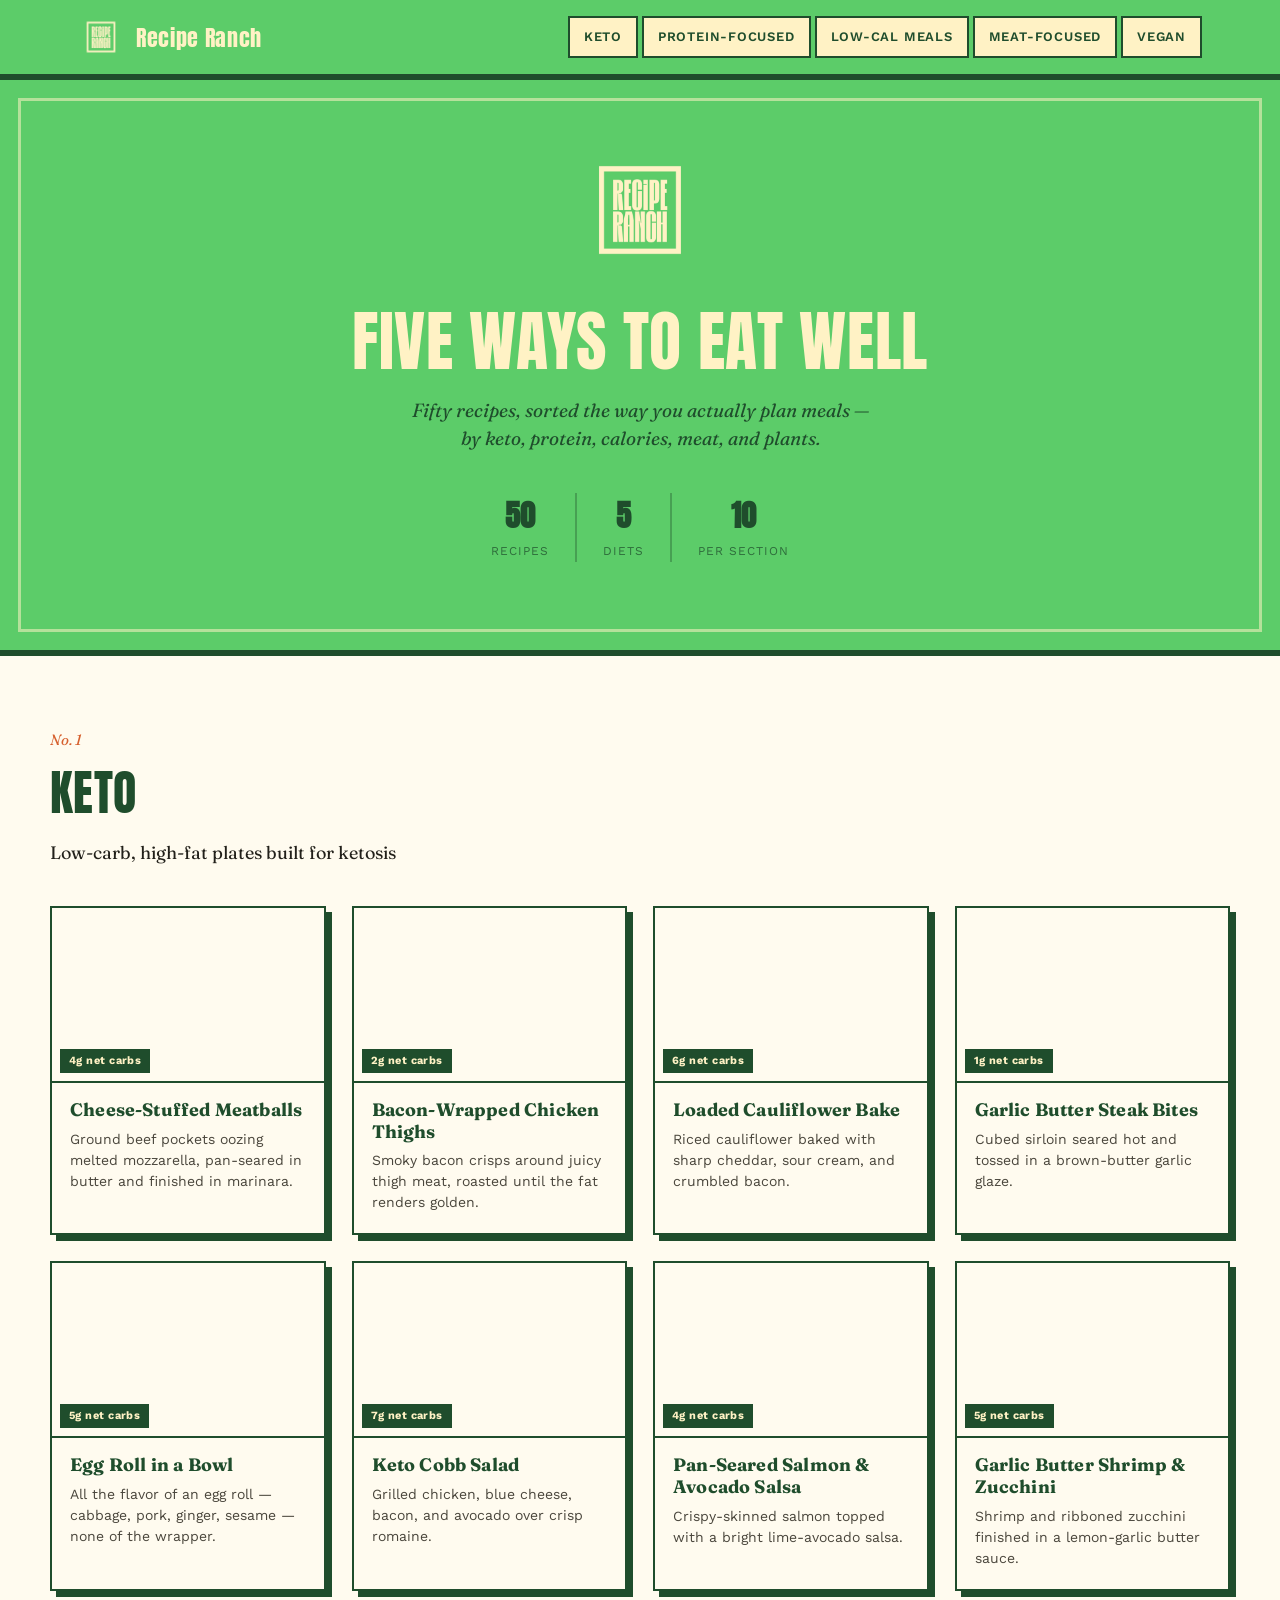
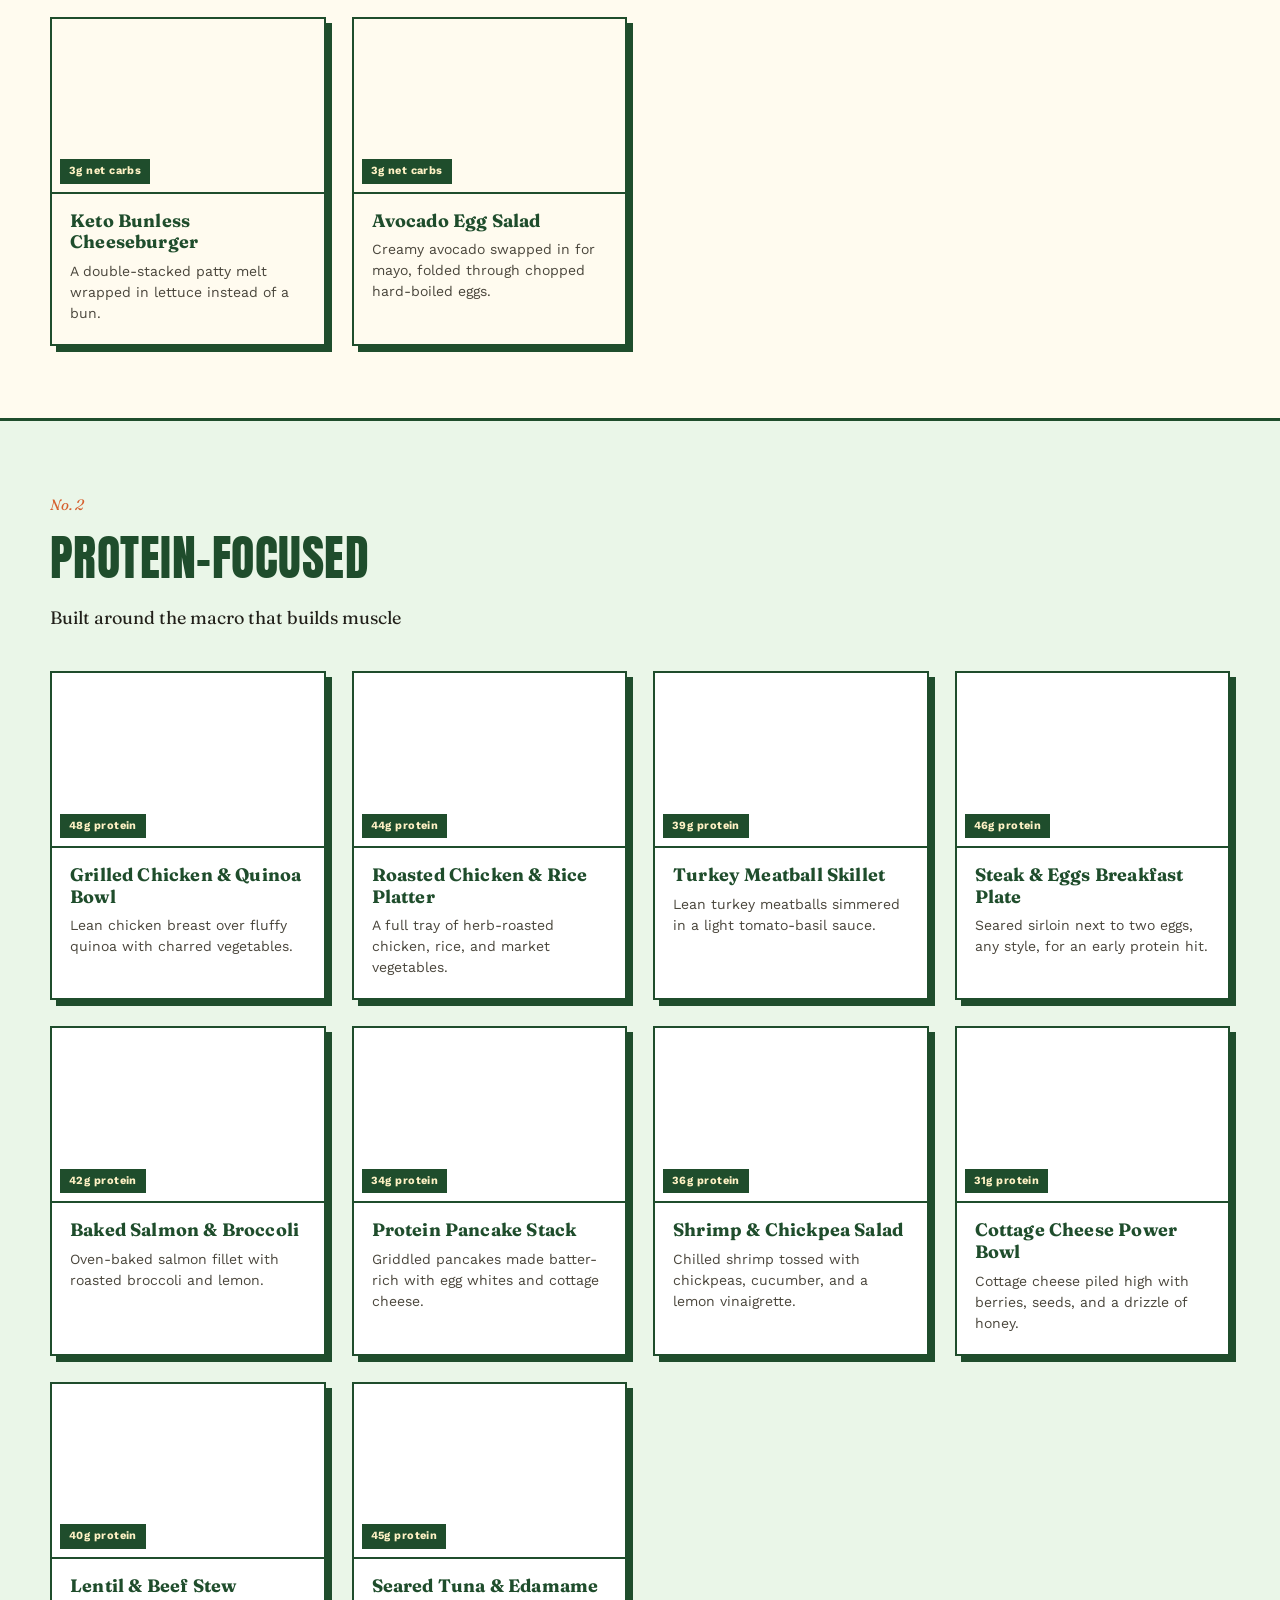
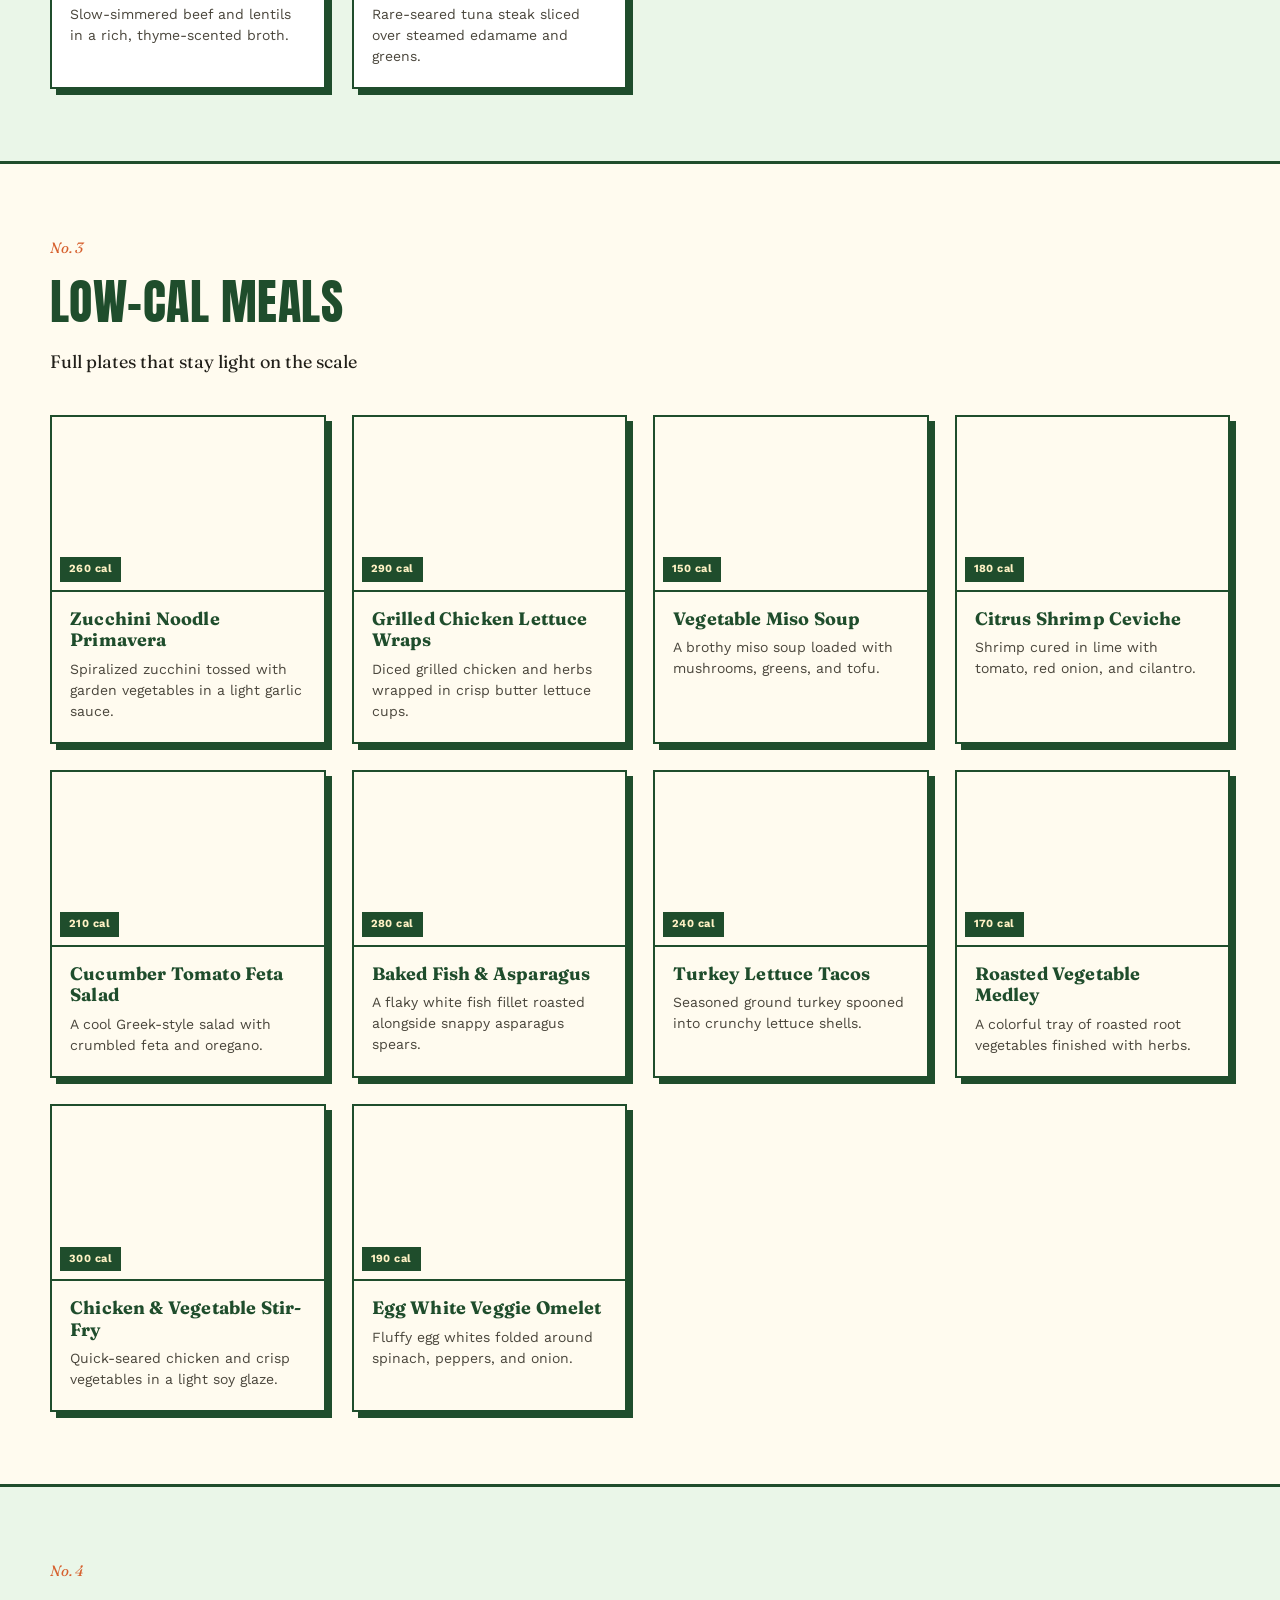
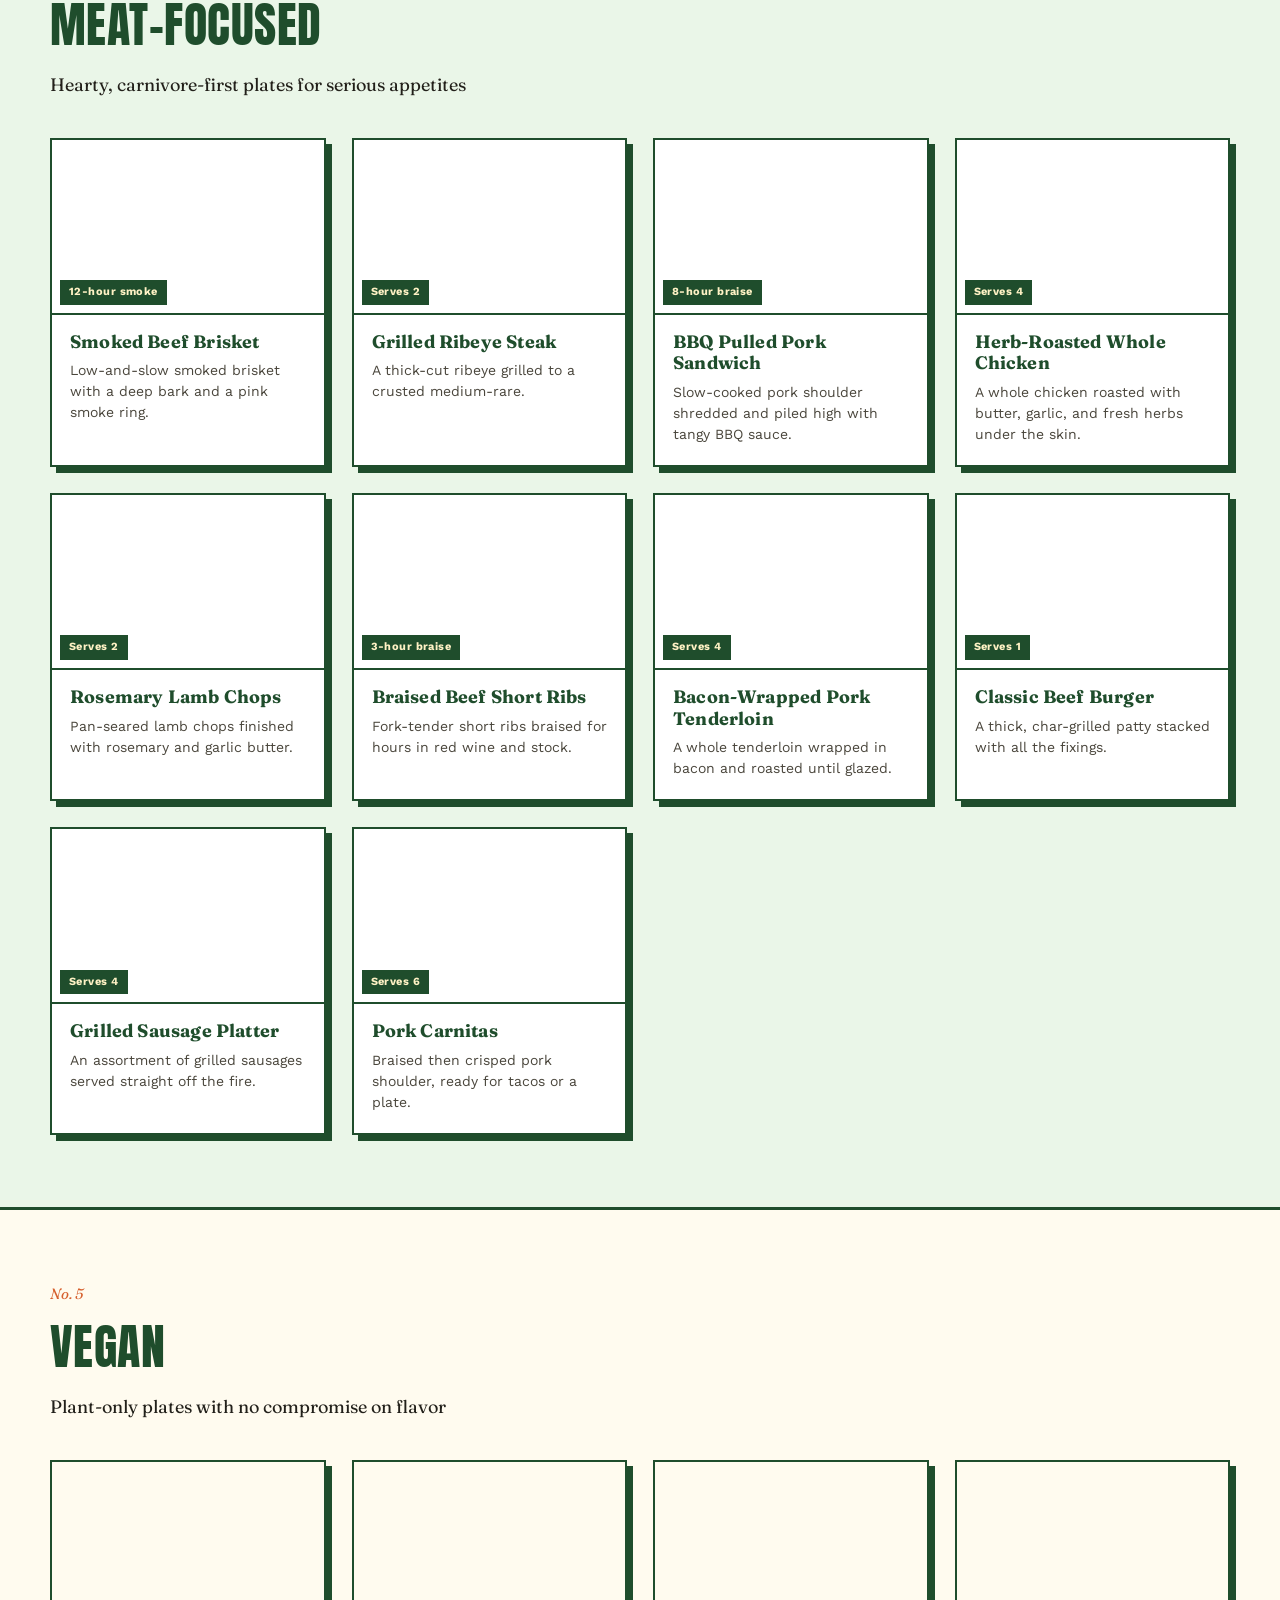
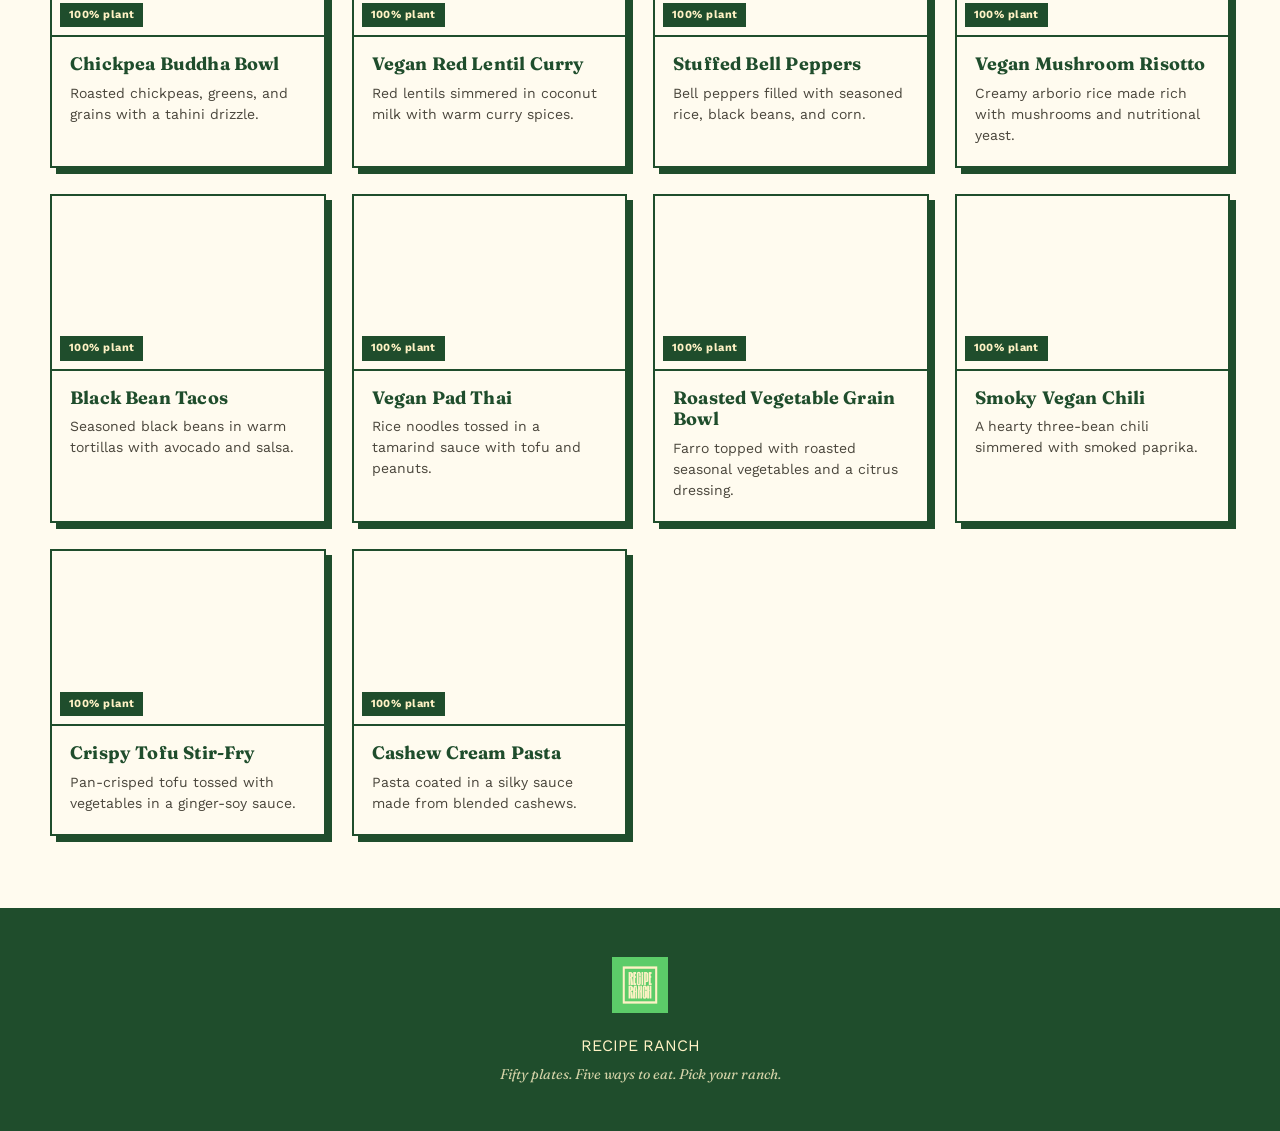
==== index.html @ 983e6ba3 "Add complete 50-recipe Recipe Ranch single-file web app with interactive modals" ====
<!DOCTYPE html>
<html lang="en">
<head>
<meta charset="UTF-8">
<meta name="viewport" content="width=device-width, initial-scale=1.0">
<title>Recipe Ranch</title>
<link rel="preconnect" href="https://fonts.googleapis.com">
<link href="https://fonts.googleapis.com/css2?family=Anton&family=Fraunces:ital,opsz,wght@0,9..144,400;0,9..144,600;0,9..144,700;1,9..144,500&family=Work+Sans:wght@400;500;600;700&display=swap" rel="stylesheet">
<style>
  :root {
    --green: #5CCC69;
    --green-deep: #1F4D2C;
    --green-light: #EAF6E8;
    --cream: #FFF2C5;
    --cream-soft: #FFFBEF;
    --ink: #22201A;
    --clay: #D6602E;
  }

  * { box-sizing: border-box; }
  html { scroll-behavior: smooth; }
  body {
    margin: 0;
    background: var(--cream-soft);
    color: var(--ink);
    font-family: 'Work Sans', sans-serif;
    line-height: 1.5;
  }

  h1, h2, h3 {
    font-family: 'Anton', sans-serif;
    font-weight: 400;
    letter-spacing: 0.01em;
    margin: 0;
  }

  a { color: inherit; }

  /* ---------- Header / Nav ---------- */
  header {
    position: sticky;
    top: 0;
    z-index: 50;
    background: var(--green);
    border-bottom: 6px solid var(--green-deep);
  }
  .nav-wrap {
    max-width: 1180px;
    margin: 0 auto;
    padding: 14px 28px;
    display: flex;
    align-items: center;
    justify-content: space-between;
    gap: 24px;
  }
  .brand {
    display: flex;
    align-items: center;
    gap: 12px;
  }
  .brand img {
    height: 46px;
    width: 46px;
    display: block;
  }
  .brand span {
    font-family: 'Anton', sans-serif;
    color: var(--cream);
    font-size: 22px;
    letter-spacing: 0.03em;
  }
  nav {
    display: flex;
    gap: 4px;
    flex-wrap: wrap;
  }
  nav a {
    text-decoration: none;
    color: var(--green-deep);
    background: var(--cream);
    font-weight: 600;
    font-size: 13px;
    text-transform: uppercase;
    letter-spacing: 0.06em;
    padding: 9px 14px;
    border: 2px solid var(--green-deep);
    transition: transform 0.15s ease, background 0.15s ease;
  }
  nav a:hover {
    background: var(--clay);
    color: var(--cream);
    transform: translateY(-2px);
  }

  /* ---------- Hero ---------- */
  .hero {
    background: var(--green);
    padding: 64px 28px 88px;
    position: relative;
    overflow: hidden;
    border-bottom: 6px solid var(--green-deep);
  }
  .hero::after {
    content: "";
    position: absolute;
    inset: 18px;
    border: 3px solid rgba(255,242,197,0.55);
    pointer-events: none;
  }
  .hero-inner {
    max-width: 780px;
    margin: 0 auto;
    text-align: center;
    position: relative;
  }
  .hero-inner img {
    width: 132px;
    margin-bottom: 26px;
  }
  .hero h1 {
    color: var(--cream);
    font-size: clamp(38px, 7vw, 66px);
    line-height: 0.98;
    text-transform: uppercase;
  }
  .hero p.sub {
    color: var(--green-deep);
    font-family: 'Fraunces', serif;
    font-style: italic;
    font-size: 19px;
    max-width: 480px;
    margin: 22px auto 0;
  }
  .hero-stats {
    margin-top: 40px;
    display: flex;
    justify-content: center;
    gap: 0;
    flex-wrap: wrap;
  }
  .hero-stats div {
    padding: 0 26px;
    border-left: 2px solid rgba(31,77,44,0.35);
  }
  .hero-stats div:first-child { border-left: none; }
  .hero-stats strong {
    display: block;
    font-family: 'Anton', sans-serif;
    font-size: 30px;
    color: var(--green-deep);
  }
  .hero-stats span {
    font-size: 12px;
    text-transform: uppercase;
    letter-spacing: 0.08em;
    color: var(--green-deep);
    opacity: 0.75;
  }

  /* ---------- Bands / Sections ---------- */
  .band {
    padding: 72px 28px;
    border-bottom: 3px solid var(--green-deep);
  }
  .band-cream { background: var(--cream-soft); }
  .band-green-light { background: var(--green-light); }

  .wrap { max-width: 1180px; margin: 0 auto; }

  .section-head {
    margin-bottom: 40px;
    max-width: 620px;
  }
  .eyebrow-mark {
    display: inline-block;
    font-family: 'Fraunces', serif;
    font-style: italic;
    font-size: 15px;
    color: var(--clay);
    margin-bottom: 6px;
  }
  .section-head h2 {
    font-size: clamp(32px, 5vw, 48px);
    color: var(--green-deep);
    text-transform: uppercase;
  }
  .section-head .tagline {
    font-family: 'Fraunces', serif;
    font-size: 18px;
    color: var(--ink);
    margin-top: 10px;
  }

  .grid {
    display: grid;
    grid-template-columns: repeat(auto-fill, minmax(250px, 1fr));
    gap: 26px;
  }

  .card {
    background: var(--cream-soft);
    border: 2px solid var(--green-deep);
    box-shadow: 6px 6px 0 var(--green-deep);
    display: flex;
    flex-direction: column;
    transition: transform 0.18s ease, box-shadow 0.18s ease;
  }
  .band-green-light .card { background: #fff; }
  .card:hover {
    transform: translate(-3px, -3px);
    box-shadow: 9px 9px 0 var(--green-deep);
  }
  .card-img {
    height: 175px;
    background-size: cover;
    background-position: center;
    position: relative;
    border-bottom: 2px solid var(--green-deep);
  }
  .macro-tag {
    position: absolute;
    bottom: 8px;
    left: 8px;
    background: var(--green-deep);
    color: var(--cream);
    font-size: 11px;
    font-weight: 700;
    letter-spacing: 0.04em;
    padding: 4px 9px;
  }
  .card-body {
    padding: 16px 18px 20px;
    flex: 1;
    display: flex;
    flex-direction: column;
  }
  .card-body h3 {
    font-family: 'Fraunces', serif;
    font-weight: 700;
    font-size: 18px;
    color: var(--green-deep);
    line-height: 1.2;
    margin-bottom: 8px;
  }
  .card-body p {
    font-size: 14px;
    color: #4a463c;
    margin: 0;
  }

  /* ---------- Footer ---------- */
  footer {
    background: var(--green-deep);
    color: var(--cream);
    text-align: center;
    padding: 46px 28px;
  }
  footer img {
    height: 56px;
    margin-bottom: 14px;
  }
  footer p {
    font-family: 'Fraunces', serif;
    font-style: italic;
    font-size: 14px;
    opacity: 0.8;
    margin: 6px 0 0;
  }

  @media (max-width: 640px) {
    nav { display: none; }
    .hero { padding: 48px 20px 64px; }
    .band { padding: 52px 18px; }
  }

  /* ---------- Recipe Modal Styles ---------- */
  a.card {
    text-decoration: none;
    color: inherit;
  }
  .card-img {
    position: relative;
    overflow: hidden;
  }
  .card-hover-overlay {
    position: absolute;
    inset: 0;
    background: rgba(31, 77, 44, 0.4);
    display: flex;
    align-items: center;
    justify-content: center;
    opacity: 0;
    transition: opacity 0.2s ease;
  }
  .card:hover .card-hover-overlay {
    opacity: 1;
  }
  .card-hover-btn {
    background: var(--cream);
    color: var(--green-deep);
    font-family: 'Anton', sans-serif;
    font-size: 13px;
    text-transform: uppercase;
    letter-spacing: 0.05em;
    padding: 8px 14px;
    border: 2px solid var(--green-deep);
    box-shadow: 3px 3px 0 var(--green-deep);
  }

  .recipe-modal {
    position: fixed;
    inset: 0;
    z-index: 1000;
    display: flex;
    align-items: center;
    justify-content: center;
    padding: 20px;
    opacity: 0;
    pointer-events: none;
    transition: opacity 0.25s ease;
  }
  .recipe-modal:target {
    opacity: 1;
    pointer-events: auto;
  }
  .modal-overlay-bg {
    position: absolute;
    inset: 0;
    background: rgba(34, 32, 26, 0.7);
    backdrop-filter: blur(4px);
    cursor: default;
  }
  .modal-dialog {
    position: relative;
    z-index: 1001;
    background: var(--cream-soft);
    border: 4px solid var(--green-deep);
    box-shadow: 10px 10px 0 var(--green-deep);
    width: 100%;
    max-width: 900px;
    max-height: 90vh;
    overflow-y: auto;
    border-radius: 0;
  }
  .close-btn {
    position: absolute;
    top: 14px;
    right: 14px;
    z-index: 1002;
    background: var(--clay);
    color: var(--cream);
    font-family: 'Anton', sans-serif;
    font-size: 14px;
    text-transform: uppercase;
    letter-spacing: 0.05em;
    padding: 6px 12px;
    text-decoration: none;
    border: 2px solid var(--green-deep);
    box-shadow: 2px 2px 0 var(--green-deep);
    transition: transform 0.15s ease, background 0.15s ease;
  }
  .close-btn:hover {
    background: var(--clay-hover);
    transform: translateY(-1px);
  }
  .modal-hero {
    display: grid;
    grid-template-columns: 240px 1fr;
    background: var(--cream);
    border-bottom: 4px solid var(--green-deep);
  }
  .modal-hero-img {
    background-size: cover;
    background-position: center;
    border-right: 4px solid var(--green-deep);
    min-height: 180px;
  }
  .modal-hero-body {
    padding: 24px;
    display: flex;
    flex-direction: column;
    justify-content: center;
  }
  .modal-category-tag {
    align-self: flex-start;
    background: var(--clay);
    color: var(--cream);
    font-size: 11px;
    font-weight: 700;
    text-transform: uppercase;
    letter-spacing: 0.06em;
    padding: 3px 8px;
    margin-bottom: 8px;
    border: 1px solid var(--green-deep);
  }
  .modal-hero-body h2 {
    font-size: 32px;
    color: var(--green-deep);
    margin: 0 0 6px 0;
    line-height: 1.1;
  }
  .modal-hero-body p {
    font-family: 'Fraunces', serif;
    font-size: 15px;
    color: #4a463c;
    margin: 0;
  }
  .modal-stats-bar {
    display: grid;
    grid-template-columns: repeat(6, 1fr);
    background: var(--green);
    border-bottom: 4px solid var(--green-deep);
    text-align: center;
  }
  .stat-box {
    padding: 12px 6px;
    border-right: 2px solid var(--green-deep);
  }
  .stat-box:last-child { border-right: none; }
  .stat-box label {
    display: block;
    font-size: 11px;
    text-transform: uppercase;
    font-weight: 700;
    color: var(--green-deep);
  }
  .stat-box value {
    display: block;
    font-family: 'Anton', sans-serif;
    font-size: 20px;
    color: var(--cream);
    text-shadow: 1px 1px 0 var(--green-deep);
  }
  .recipe-body-grid {
    display: grid;
    grid-template-columns: 1fr 1.3fr;
    gap: 32px;
    padding: 32px;
  }
  .section-title {
    font-size: 24px;
    color: var(--green-deep);
    text-transform: uppercase;
    border-bottom: 3px solid var(--green-deep);
    padding-bottom: 6px;
    margin-bottom: 16px;
  }
  .ingredients-list {
    list-style: none;
    padding: 0;
    margin: 0;
    display: flex;
    flex-direction: column;
    gap: 10px;
  }
  .ingredients-list li label {
    display: flex;
    align-items: center;
    gap: 12px;
    font-size: 15px;
    padding: 10px 14px;
    background: #fff;
    border: 2px solid var(--green-deep);
    box-shadow: 3px 3px 0 rgba(31,77,44,0.15);
    cursor: pointer;
  }
  .ingredients-list input[type="checkbox"] {
    width: 18px;
    height: 18px;
    accent-color: var(--clay);
    cursor: pointer;
  }
  .instructions-list {
    padding: 0;
    margin: 0;
    list-style: none;
    display: flex;
    flex-direction: column;
    gap: 14px;
  }
  .instruction-step {
    display: grid;
    grid-template-columns: 34px 1fr;
    gap: 14px;
    background: #fff;
    border: 2px solid var(--green-deep);
    box-shadow: 3px 3px 0 var(--green-deep);
    padding: 14px;
  }
  .step-num {
    width: 34px;
    height: 34px;
    background: var(--green-deep);
    color: var(--cream);
    font-family: 'Anton', sans-serif;
    font-size: 17px;
    display: flex;
    align-items: center;
    justify-content: center;
    border: 2px solid var(--green-deep);
  }
  .step-text {
    font-size: 15px;
    line-height: 1.45;
  }
  .chef-tip-box {
    margin-top: 24px;
    background: var(--cream);
    border: 3px solid var(--clay);
    padding: 16px 20px;
    box-shadow: 4px 4px 0 var(--clay);
  }
  .chef-tip-box h4 {
    color: var(--clay);
    font-size: 18px;
    margin-bottom: 6px;
    text-transform: uppercase;
  }
  .chef-tip-box p {
    font-family: 'Fraunces', serif;
    font-style: italic;
    font-size: 14px;
    margin: 0;
  }
  @media (max-width: 820px) {
    .modal-hero { grid-template-columns: 1fr; }
    .modal-hero-img { height: 200px; border-right: none; border-bottom: 4px solid var(--green-deep); }
    .recipe-body-grid { grid-template-columns: 1fr; gap: 24px; padding: 20px; }
  }
</style>
</head>
<body>

<header>
  <div class="nav-wrap">
    <div class="brand">
      <img src="[data-uri]" alt="Recipe Ranch logo">
      <span>Recipe Ranch</span>
    </div>
    <nav>
      <a href="#keto">Keto</a>
<a href="#protein">Protein-Focused</a>
<a href="#lowcal">Low-Cal Meals</a>
<a href="#meat">Meat-Focused</a>
<a href="#vegan">Vegan</a>
    </nav>
  </div>
</header>

<div class="hero">
  <div class="hero-inner">
    <img src="[data-uri]" alt="Recipe Ranch logo">
    <h1>Five ways to eat well</h1>
    <p class="sub">Fifty recipes, sorted the way you actually plan meals — by keto, protein, calories, meat, and plants.</p>
    <div class="hero-stats">
      <div><strong>50</strong><span>Recipes</span></div>
      <div><strong>5</strong><span>Diets</span></div>
      <div><strong>10</strong><span>Per Section</span></div>
    </div>
  </div>
</div>


  
  <section class="band band-cream" id="keto">
    <div class="wrap">
      <div class="section-head">
        <span class="eyebrow-mark">No. 1</span>
        <h2>Keto</h2>
        <p class="tagline">Low-carb, high-fat plates built for ketosis</p>
      </div>
      <div class="grid">

        <a href="#keto-1" class="card">
          <div class="card-img" style="background-image:url('https://images.unsplash.com/photo-1529042410759-befb1204b468?fm=jpg&q=80&w=1000&auto=format&fit=crop')">
            <span class="macro-tag">4g net carbs</span>
            <div class="card-hover-overlay"><span class="card-hover-btn">Click for Recipe ➔</span></div>
          </div>
          <div class="card-body">
            <h3>Cheese-Stuffed Meatballs</h3>
            <p>Ground beef pockets oozing melted mozzarella, pan-seared in butter and finished in marinara.</p>
          </div>
        </a>

        <a href="#keto-2" class="card">
          <div class="card-img" style="background-image:url('https://images.unsplash.com/photo-1753775290395-09e3cb0b6f70?fm=jpg&q=80&w=1000&auto=format&fit=crop')">
            <span class="macro-tag">2g net carbs</span>
            <div class="card-hover-overlay"><span class="card-hover-btn">Click for Recipe ➔</span></div>
          </div>
          <div class="card-body">
            <h3>Bacon-Wrapped Chicken Thighs</h3>
            <p>Smoky bacon crisps around juicy thigh meat, roasted until the fat renders golden.</p>
          </div>
        </a>

        <a href="#keto-3" class="card">
          <div class="card-img" style="background-image:url('https://images.unsplash.com/photo-1604908176997-125f25cc6f3d?fm=jpg&q=80&w=1000&auto=format&fit=crop')">
            <span class="macro-tag">6g net carbs</span>
            <div class="card-hover-overlay"><span class="card-hover-btn">Click for Recipe ➔</span></div>
          </div>
          <div class="card-body">
            <h3>Loaded Cauliflower Bake</h3>
            <p>Riced cauliflower baked with sharp cheddar, sour cream, and crumbled bacon.</p>
          </div>
        </a>

        <a href="#keto-4" class="card">
          <div class="card-img" style="background-image:url('https://images.unsplash.com/photo-1565299715199-866c917206bb?fm=jpg&q=80&w=1000&auto=format&fit=crop')">
            <span class="macro-tag">1g net carbs</span>
            <div class="card-hover-overlay"><span class="card-hover-btn">Click for Recipe ➔</span></div>
          </div>
          <div class="card-body">
            <h3>Garlic Butter Steak Bites</h3>
            <p>Cubed sirloin seared hot and tossed in a brown-butter garlic glaze.</p>
          </div>
        </a>

        <a href="#keto-5" class="card">
          <div class="card-img" style="background-image:url('https://images.unsplash.com/photo-1432139509613-5c4255815697?fm=jpg&q=80&w=1000&auto=format&fit=crop')">
            <span class="macro-tag">5g net carbs</span>
            <div class="card-hover-overlay"><span class="card-hover-btn">Click for Recipe ➔</span></div>
          </div>
          <div class="card-body">
            <h3>Egg Roll in a Bowl</h3>
            <p>All the flavor of an egg roll — cabbage, pork, ginger, sesame — none of the wrapper.</p>
          </div>
        </a>

        <a href="#keto-6" class="card">
          <div class="card-img" style="background-image:url('https://images.unsplash.com/photo-1547496502-affa22d38842?fm=jpg&q=80&w=1000&auto=format&fit=crop')">
            <span class="macro-tag">7g net carbs</span>
            <div class="card-hover-overlay"><span class="card-hover-btn">Click for Recipe ➔</span></div>
          </div>
          <div class="card-body">
            <h3>Keto Cobb Salad</h3>
            <p>Grilled chicken, blue cheese, bacon, and avocado over crisp romaine.</p>
          </div>
        </a>

        <a href="#keto-7" class="card">
          <div class="card-img" style="background-image:url('https://images.unsplash.com/photo-1508170754725-6e9a5cfbcabf?fm=jpg&q=80&w=1000&auto=format&fit=crop')">
            <span class="macro-tag">4g net carbs</span>
            <div class="card-hover-overlay"><span class="card-hover-btn">Click for Recipe ➔</span></div>
          </div>
          <div class="card-body">
            <h3>Pan-Seared Salmon & Avocado Salsa</h3>
            <p>Crispy-skinned salmon topped with a bright lime-avocado salsa.</p>
          </div>
        </a>

        <a href="#keto-8" class="card">
          <div class="card-img" style="background-image:url('https://images.unsplash.com/photo-1560717845-968823efbee1?fm=jpg&q=80&w=1000&auto=format&fit=crop')">
            <span class="macro-tag">5g net carbs</span>
            <div class="card-hover-overlay"><span class="card-hover-btn">Click for Recipe ➔</span></div>
          </div>
          <div class="card-body">
            <h3>Garlic Butter Shrimp & Zucchini</h3>
            <p>Shrimp and ribboned zucchini finished in a lemon-garlic butter sauce.</p>
          </div>
        </a>

        <a href="#keto-9" class="card">
          <div class="card-img" style="background-image:url('https://images.unsplash.com/photo-1553979459-d2229ba7433b?fm=jpg&q=80&w=1000&auto=format&fit=crop')">
            <span class="macro-tag">3g net carbs</span>
            <div class="card-hover-overlay"><span class="card-hover-btn">Click for Recipe ➔</span></div>
          </div>
          <div class="card-body">
            <h3>Keto Bunless Cheeseburger</h3>
            <p>A double-stacked patty melt wrapped in lettuce instead of a bun.</p>
          </div>
        </a>

        <a href="#keto-10" class="card">
          <div class="card-img" style="background-image:url('https://images.unsplash.com/photo-1490645935967-10de6ba17061?fm=jpg&q=80&w=1000&auto=format&fit=crop')">
            <span class="macro-tag">3g net carbs</span>
            <div class="card-hover-overlay"><span class="card-hover-btn">Click for Recipe ➔</span></div>
          </div>
          <div class="card-body">
            <h3>Avocado Egg Salad</h3>
            <p>Creamy avocado swapped in for mayo, folded through chopped hard-boiled eggs.</p>
          </div>
        </a>

      </div>
    </div>
  </section>


  <section class="band band-green-light" id="protein">
    <div class="wrap">
      <div class="section-head">
        <span class="eyebrow-mark">No. 2</span>
        <h2>Protein-Focused</h2>
        <p class="tagline">Built around the macro that builds muscle</p>
      </div>
      <div class="grid">

        <a href="#protein-1" class="card">
          <div class="card-img" style="background-image:url('https://images.unsplash.com/photo-1670398564097-0762e1b30b3a?fm=jpg&q=80&w=1000&auto=format&fit=crop')">
            <span class="macro-tag">48g protein</span>
            <div class="card-hover-overlay"><span class="card-hover-btn">Click for Recipe ➔</span></div>
          </div>
          <div class="card-body">
            <h3>Grilled Chicken & Quinoa Bowl</h3>
            <p>Lean chicken breast over fluffy quinoa with charred vegetables.</p>
          </div>
        </a>

        <a href="#protein-2" class="card">
          <div class="card-img" style="background-image:url('https://images.unsplash.com/photo-1781334266250-a7e72fdf539f?fm=jpg&q=80&w=1000&auto=format&fit=crop')">
            <span class="macro-tag">44g protein</span>
            <div class="card-hover-overlay"><span class="card-hover-btn">Click for Recipe ➔</span></div>
          </div>
          <div class="card-body">
            <h3>Roasted Chicken & Rice Platter</h3>
            <p>A full tray of herb-roasted chicken, rice, and market vegetables.</p>
          </div>
        </a>

        <a href="#protein-3" class="card">
          <div class="card-img" style="background-image:url('https://images.unsplash.com/photo-1615937657715-bc7b4b7962c1?fm=jpg&q=80&w=1000&auto=format&fit=crop')">
            <span class="macro-tag">39g protein</span>
            <div class="card-hover-overlay"><span class="card-hover-btn">Click for Recipe ➔</span></div>
          </div>
          <div class="card-body">
            <h3>Turkey Meatball Skillet</h3>
            <p>Lean turkey meatballs simmered in a light tomato-basil sauce.</p>
          </div>
        </a>

        <a href="#protein-4" class="card">
          <div class="card-img" style="background-image:url('https://images.unsplash.com/photo-1600891964092-4316c288032e?fm=jpg&q=80&w=1000&auto=format&fit=crop')">
            <span class="macro-tag">46g protein</span>
            <div class="card-hover-overlay"><span class="card-hover-btn">Click for Recipe ➔</span></div>
          </div>
          <div class="card-body">
            <h3>Steak & Eggs Breakfast Plate</h3>
            <p>Seared sirloin next to two eggs, any style, for an early protein hit.</p>
          </div>
        </a>

        <a href="#protein-5" class="card">
          <div class="card-img" style="background-image:url('https://images.unsplash.com/photo-1559058789-672da06263d8?fm=jpg&q=80&w=1000&auto=format&fit=crop')">
            <span class="macro-tag">42g protein</span>
            <div class="card-hover-overlay"><span class="card-hover-btn">Click for Recipe ➔</span></div>
          </div>
          <div class="card-body">
            <h3>Baked Salmon & Broccoli</h3>
            <p>Oven-baked salmon fillet with roasted broccoli and lemon.</p>
          </div>
        </a>

        <a href="#protein-6" class="card">
          <div class="card-img" style="background-image:url('https://images.unsplash.com/photo-1642689690500-f429a042cad1?fm=jpg&q=80&w=1000&auto=format&fit=crop')">
            <span class="macro-tag">34g protein</span>
            <div class="card-hover-overlay"><span class="card-hover-btn">Click for Recipe ➔</span></div>
          </div>
          <div class="card-body">
            <h3>Protein Pancake Stack</h3>
            <p>Griddled pancakes made batter-rich with egg whites and cottage cheese.</p>
          </div>
        </a>

        <a href="#protein-7" class="card">
          <div class="card-img" style="background-image:url('https://images.unsplash.com/photo-1572357176061-7c96fd2af22f?fm=jpg&q=80&w=1000&auto=format&fit=crop')">
            <span class="macro-tag">36g protein</span>
            <div class="card-hover-overlay"><span class="card-hover-btn">Click for Recipe ➔</span></div>
          </div>
          <div class="card-body">
            <h3>Shrimp & Chickpea Salad</h3>
            <p>Chilled shrimp tossed with chickpeas, cucumber, and a lemon vinaigrette.</p>
          </div>
        </a>

        <a href="#protein-8" class="card">
          <div class="card-img" style="background-image:url('https://images.unsplash.com/photo-1505714197102-6ae95091ed70?fm=jpg&q=80&w=1000&auto=format&fit=crop')">
            <span class="macro-tag">31g protein</span>
            <div class="card-hover-overlay"><span class="card-hover-btn">Click for Recipe ➔</span></div>
          </div>
          <div class="card-body">
            <h3>Cottage Cheese Power Bowl</h3>
            <p>Cottage cheese piled high with berries, seeds, and a drizzle of honey.</p>
          </div>
        </a>

        <a href="#protein-9" class="card">
          <div class="card-img" style="background-image:url('https://images.unsplash.com/photo-1546964124-0cce460f38ef?fm=jpg&q=80&w=1000&auto=format&fit=crop')">
            <span class="macro-tag">40g protein</span>
            <div class="card-hover-overlay"><span class="card-hover-btn">Click for Recipe ➔</span></div>
          </div>
          <div class="card-body">
            <h3>Lentil & Beef Stew</h3>
            <p>Slow-simmered beef and lentils in a rich, thyme-scented broth.</p>
          </div>
        </a>

        <a href="#protein-10" class="card">
          <div class="card-img" style="background-image:url('https://images.unsplash.com/photo-1683315446874-e6a629087ef8?fm=jpg&q=80&w=1000&auto=format&fit=crop')">
            <span class="macro-tag">45g protein</span>
            <div class="card-hover-overlay"><span class="card-hover-btn">Click for Recipe ➔</span></div>
          </div>
          <div class="card-body">
            <h3>Seared Tuna & Edamame</h3>
            <p>Rare-seared tuna steak sliced over steamed edamame and greens.</p>
          </div>
        </a>

      </div>
    </div>
  </section>


  <section class="band band-cream" id="lowcal">
    <div class="wrap">
      <div class="section-head">
        <span class="eyebrow-mark">No. 3</span>
        <h2>Low-Cal Meals</h2>
        <p class="tagline">Full plates that stay light on the scale</p>
      </div>
      <div class="grid">

        <a href="#lowcal-1" class="card">
          <div class="card-img" style="background-image:url('https://images.unsplash.com/photo-1641130382532-2514a6c93859?fm=jpg&q=80&w=1000&auto=format&fit=crop')">
            <span class="macro-tag">260 cal</span>
            <div class="card-hover-overlay"><span class="card-hover-btn">Click for Recipe ➔</span></div>
          </div>
          <div class="card-body">
            <h3>Zucchini Noodle Primavera</h3>
            <p>Spiralized zucchini tossed with garden vegetables in a light garlic sauce.</p>
          </div>
        </a>

        <a href="#lowcal-2" class="card">
          <div class="card-img" style="background-image:url('https://images.unsplash.com/photo-1781332149415-f420708ab98f?fm=jpg&q=80&w=1000&auto=format&fit=crop')">
            <span class="macro-tag">290 cal</span>
            <div class="card-hover-overlay"><span class="card-hover-btn">Click for Recipe ➔</span></div>
          </div>
          <div class="card-body">
            <h3>Grilled Chicken Lettuce Wraps</h3>
            <p>Diced grilled chicken and herbs wrapped in crisp butter lettuce cups.</p>
          </div>
        </a>

        <a href="#lowcal-3" class="card">
          <div class="card-img" style="background-image:url('https://images.unsplash.com/photo-1598449426314-8b02525e8733?fm=jpg&q=80&w=1000&auto=format&fit=crop')">
            <span class="macro-tag">150 cal</span>
            <div class="card-hover-overlay"><span class="card-hover-btn">Click for Recipe ➔</span></div>
          </div>
          <div class="card-body">
            <h3>Vegetable Miso Soup</h3>
            <p>A brothy miso soup loaded with mushrooms, greens, and tofu.</p>
          </div>
        </a>

        <a href="#lowcal-4" class="card">
          <div class="card-img" style="background-image:url('https://images.unsplash.com/photo-1599020792689-9fde458e7e17?fm=jpg&q=80&w=1000&auto=format&fit=crop')">
            <span class="macro-tag">180 cal</span>
            <div class="card-hover-overlay"><span class="card-hover-btn">Click for Recipe ➔</span></div>
          </div>
          <div class="card-body">
            <h3>Citrus Shrimp Ceviche</h3>
            <p>Shrimp cured in lime with tomato, red onion, and cilantro.</p>
          </div>
        </a>

        <a href="#lowcal-5" class="card">
          <div class="card-img" style="background-image:url('https://images.unsplash.com/photo-1542814880-7e62cf14b7c8?fm=jpg&q=80&w=1000&auto=format&fit=crop')">
            <span class="macro-tag">210 cal</span>
            <div class="card-hover-overlay"><span class="card-hover-btn">Click for Recipe ➔</span></div>
          </div>
          <div class="card-body">
            <h3>Cucumber Tomato Feta Salad</h3>
            <p>A cool Greek-style salad with crumbled feta and oregano.</p>
          </div>
        </a>

        <a href="#lowcal-6" class="card">
          <div class="card-img" style="background-image:url('https://images.unsplash.com/photo-1508170754725-6e9a5cfbcabf?fm=jpg&q=80&w=1000&auto=format&fit=crop')">
            <span class="macro-tag">280 cal</span>
            <div class="card-hover-overlay"><span class="card-hover-btn">Click for Recipe ➔</span></div>
          </div>
          <div class="card-body">
            <h3>Baked Fish & Asparagus</h3>
            <p>A flaky white fish fillet roasted alongside snappy asparagus spears.</p>
          </div>
        </a>

        <a href="#lowcal-7" class="card">
          <div class="card-img" style="background-image:url('https://images.unsplash.com/photo-1643594462181-7667928d072e?fm=jpg&q=80&w=1000&auto=format&fit=crop')">
            <span class="macro-tag">240 cal</span>
            <div class="card-hover-overlay"><span class="card-hover-btn">Click for Recipe ➔</span></div>
          </div>
          <div class="card-body">
            <h3>Turkey Lettuce Tacos</h3>
            <p>Seasoned ground turkey spooned into crunchy lettuce shells.</p>
          </div>
        </a>

        <a href="#lowcal-8" class="card">
          <div class="card-img" style="background-image:url('https://images.unsplash.com/photo-1619957666910-bf7ba37cda1b?fm=jpg&q=80&w=1000&auto=format&fit=crop')">
            <span class="macro-tag">170 cal</span>
            <div class="card-hover-overlay"><span class="card-hover-btn">Click for Recipe ➔</span></div>
          </div>
          <div class="card-body">
            <h3>Roasted Vegetable Medley</h3>
            <p>A colorful tray of roasted root vegetables finished with herbs.</p>
          </div>
        </a>

        <a href="#lowcal-9" class="card">
          <div class="card-img" style="background-image:url('https://images.unsplash.com/photo-1777891258069-454e66f8bedc?fm=jpg&q=80&w=1000&auto=format&fit=crop')">
            <span class="macro-tag">300 cal</span>
            <div class="card-hover-overlay"><span class="card-hover-btn">Click for Recipe ➔</span></div>
          </div>
          <div class="card-body">
            <h3>Chicken & Vegetable Stir-Fry</h3>
            <p>Quick-seared chicken and crisp vegetables in a light soy glaze.</p>
          </div>
        </a>

        <a href="#lowcal-10" class="card">
          <div class="card-img" style="background-image:url('https://images.unsplash.com/photo-1612871689804-26a67131416e?fm=jpg&q=80&w=1000&auto=format&fit=crop')">
            <span class="macro-tag">190 cal</span>
            <div class="card-hover-overlay"><span class="card-hover-btn">Click for Recipe ➔</span></div>
          </div>
          <div class="card-body">
            <h3>Egg White Veggie Omelet</h3>
            <p>Fluffy egg whites folded around spinach, peppers, and onion.</p>
          </div>
        </a>

      </div>
    </div>
  </section>


  <section class="band band-green-light" id="meat">
    <div class="wrap">
      <div class="section-head">
        <span class="eyebrow-mark">No. 4</span>
        <h2>Meat-Focused</h2>
        <p class="tagline">Hearty, carnivore-first plates for serious appetites</p>
      </div>
      <div class="grid">

        <a href="#meat-1" class="card">
          <div class="card-img" style="background-image:url('https://images.unsplash.com/photo-1529692236671-f1f6cf9683ba?fm=jpg&q=80&w=1000&auto=format&fit=crop')">
            <span class="macro-tag">12-hour smoke</span>
            <div class="card-hover-overlay"><span class="card-hover-btn">Click for Recipe ➔</span></div>
          </div>
          <div class="card-body">
            <h3>Smoked Beef Brisket</h3>
            <p>Low-and-slow smoked brisket with a deep bark and a pink smoke ring.</p>
          </div>
        </a>

        <a href="#meat-2" class="card">
          <div class="card-img" style="background-image:url('https://images.unsplash.com/photo-1723893905879-0e309c2a8e06?fm=jpg&q=80&w=1000&auto=format&fit=crop')">
            <span class="macro-tag">Serves 2</span>
            <div class="card-hover-overlay"><span class="card-hover-btn">Click for Recipe ➔</span></div>
          </div>
          <div class="card-body">
            <h3>Grilled Ribeye Steak</h3>
            <p>A thick-cut ribeye grilled to a crusted medium-rare.</p>
          </div>
        </a>

        <a href="#meat-3" class="card">
          <div class="card-img" style="background-image:url('https://images.unsplash.com/photo-1586190848861-99aa4a171e90?fm=jpg&q=80&w=1000&auto=format&fit=crop')">
            <span class="macro-tag">8-hour braise</span>
            <div class="card-hover-overlay"><span class="card-hover-btn">Click for Recipe ➔</span></div>
          </div>
          <div class="card-body">
            <h3>BBQ Pulled Pork Sandwich</h3>
            <p>Slow-cooked pork shoulder shredded and piled high with tangy BBQ sauce.</p>
          </div>
        </a>

        <a href="#meat-4" class="card">
          <div class="card-img" style="background-image:url('https://images.unsplash.com/photo-1668838195568-6a336797587f?fm=jpg&q=80&w=1000&auto=format&fit=crop')">
            <span class="macro-tag">Serves 4</span>
            <div class="card-hover-overlay"><span class="card-hover-btn">Click for Recipe ➔</span></div>
          </div>
          <div class="card-body">
            <h3>Herb-Roasted Whole Chicken</h3>
            <p>A whole chicken roasted with butter, garlic, and fresh herbs under the skin.</p>
          </div>
        </a>

        <a href="#meat-5" class="card">
          <div class="card-img" style="background-image:url('https://images.unsplash.com/photo-1558030089-02acba3c214e?fm=jpg&q=80&w=1000&auto=format&fit=crop')">
            <span class="macro-tag">Serves 2</span>
            <div class="card-hover-overlay"><span class="card-hover-btn">Click for Recipe ➔</span></div>
          </div>
          <div class="card-body">
            <h3>Rosemary Lamb Chops</h3>
            <p>Pan-seared lamb chops finished with rosemary and garlic butter.</p>
          </div>
        </a>

        <a href="#meat-6" class="card">
          <div class="card-img" style="background-image:url('https://images.unsplash.com/photo-1633436375795-12b3b339712f?fm=jpg&q=80&w=1000&auto=format&fit=crop')">
            <span class="macro-tag">3-hour braise</span>
            <div class="card-hover-overlay"><span class="card-hover-btn">Click for Recipe ➔</span></div>
          </div>
          <div class="card-body">
            <h3>Braised Beef Short Ribs</h3>
            <p>Fork-tender short ribs braised for hours in red wine and stock.</p>
          </div>
        </a>

        <a href="#meat-7" class="card">
          <div class="card-img" style="background-image:url('https://images.unsplash.com/photo-1558030006-450675393462?fm=jpg&q=80&w=1000&auto=format&fit=crop')">
            <span class="macro-tag">Serves 4</span>
            <div class="card-hover-overlay"><span class="card-hover-btn">Click for Recipe ➔</span></div>
          </div>
          <div class="card-body">
            <h3>Bacon-Wrapped Pork Tenderloin</h3>
            <p>A whole tenderloin wrapped in bacon and roasted until glazed.</p>
          </div>
        </a>

        <a href="#meat-8" class="card">
          <div class="card-img" style="background-image:url('https://images.unsplash.com/photo-1553979459-d2229ba7433b?fm=jpg&q=80&w=1000&auto=format&fit=crop')">
            <span class="macro-tag">Serves 1</span>
            <div class="card-hover-overlay"><span class="card-hover-btn">Click for Recipe ➔</span></div>
          </div>
          <div class="card-body">
            <h3>Classic Beef Burger</h3>
            <p>A thick, char-grilled patty stacked with all the fixings.</p>
          </div>
        </a>

        <a href="#meat-9" class="card">
          <div class="card-img" style="background-image:url('https://images.unsplash.com/photo-1777195132418-a4c365717f2e?fm=jpg&q=80&w=1000&auto=format&fit=crop')">
            <span class="macro-tag">Serves 4</span>
            <div class="card-hover-overlay"><span class="card-hover-btn">Click for Recipe ➔</span></div>
          </div>
          <div class="card-body">
            <h3>Grilled Sausage Platter</h3>
            <p>An assortment of grilled sausages served straight off the fire.</p>
          </div>
        </a>

        <a href="#meat-10" class="card">
          <div class="card-img" style="background-image:url('https://images.unsplash.com/photo-1550317138-10000687a72b?fm=jpg&q=80&w=1000&auto=format&fit=crop')">
            <span class="macro-tag">Serves 6</span>
            <div class="card-hover-overlay"><span class="card-hover-btn">Click for Recipe ➔</span></div>
          </div>
          <div class="card-body">
            <h3>Pork Carnitas</h3>
            <p>Braised then crisped pork shoulder, ready for tacos or a plate.</p>
          </div>
        </a>

      </div>
    </div>
  </section>


  <section class="band band-cream" id="vegan">
    <div class="wrap">
      <div class="section-head">
        <span class="eyebrow-mark">No. 5</span>
        <h2>Vegan</h2>
        <p class="tagline">Plant-only plates with no compromise on flavor</p>
      </div>
      <div class="grid">

        <a href="#vegan-1" class="card">
          <div class="card-img" style="background-image:url('https://images.unsplash.com/photo-1512621776951-a57141f2eefd?fm=jpg&q=80&w=1000&auto=format&fit=crop')">
            <span class="macro-tag">100% plant</span>
            <div class="card-hover-overlay"><span class="card-hover-btn">Click for Recipe ➔</span></div>
          </div>
          <div class="card-body">
            <h3>Chickpea Buddha Bowl</h3>
            <p>Roasted chickpeas, greens, and grains with a tahini drizzle.</p>
          </div>
        </a>

        <a href="#vegan-2" class="card">
          <div class="card-img" style="background-image:url('https://images.unsplash.com/photo-1623428187969-5da2dcea5ebf?fm=jpg&q=80&w=1000&auto=format&fit=crop')">
            <span class="macro-tag">100% plant</span>
            <div class="card-hover-overlay"><span class="card-hover-btn">Click for Recipe ➔</span></div>
          </div>
          <div class="card-body">
            <h3>Vegan Red Lentil Curry</h3>
            <p>Red lentils simmered in coconut milk with warm curry spices.</p>
          </div>
        </a>

        <a href="#vegan-3" class="card">
          <div class="card-img" style="background-image:url('https://images.unsplash.com/photo-1631311695255-8dde6bf96cb5?fm=jpg&q=80&w=1000&auto=format&fit=crop')">
            <span class="macro-tag">100% plant</span>
            <div class="card-hover-overlay"><span class="card-hover-btn">Click for Recipe ➔</span></div>
          </div>
          <div class="card-body">
            <h3>Stuffed Bell Peppers</h3>
            <p>Bell peppers filled with seasoned rice, black beans, and corn.</p>
          </div>
        </a>

        <a href="#vegan-4" class="card">
          <div class="card-img" style="background-image:url('https://images.unsplash.com/photo-1567575990843-105a1c70d76e?fm=jpg&q=80&w=1000&auto=format&fit=crop')">
            <span class="macro-tag">100% plant</span>
            <div class="card-hover-overlay"><span class="card-hover-btn">Click for Recipe ➔</span></div>
          </div>
          <div class="card-body">
            <h3>Vegan Mushroom Risotto</h3>
            <p>Creamy arborio rice made rich with mushrooms and nutritional yeast.</p>
          </div>
        </a>

        <a href="#vegan-5" class="card">
          <div class="card-img" style="background-image:url('https://images.unsplash.com/photo-1623428188495-89c064ee061a?fm=jpg&q=80&w=1000&auto=format&fit=crop')">
            <span class="macro-tag">100% plant</span>
            <div class="card-hover-overlay"><span class="card-hover-btn">Click for Recipe ➔</span></div>
          </div>
          <div class="card-body">
            <h3>Black Bean Tacos</h3>
            <p>Seasoned black beans in warm tortillas with avocado and salsa.</p>
          </div>
        </a>

        <a href="#vegan-6" class="card">
          <div class="card-img" style="background-image:url('https://images.unsplash.com/photo-1623428188474-b1d532c5e560?fm=jpg&q=80&w=1000&auto=format&fit=crop')">
            <span class="macro-tag">100% plant</span>
            <div class="card-hover-overlay"><span class="card-hover-btn">Click for Recipe ➔</span></div>
          </div>
          <div class="card-body">
            <h3>Vegan Pad Thai</h3>
            <p>Rice noodles tossed in a tamarind sauce with tofu and peanuts.</p>
          </div>
        </a>

        <a href="#vegan-7" class="card">
          <div class="card-img" style="background-image:url('https://images.unsplash.com/photo-1675092789086-4bd2b93ffc69?fm=jpg&q=80&w=1000&auto=format&fit=crop')">
            <span class="macro-tag">100% plant</span>
            <div class="card-hover-overlay"><span class="card-hover-btn">Click for Recipe ➔</span></div>
          </div>
          <div class="card-body">
            <h3>Roasted Vegetable Grain Bowl</h3>
            <p>Farro topped with roasted seasonal vegetables and a citrus dressing.</p>
          </div>
        </a>

        <a href="#vegan-8" class="card">
          <div class="card-img" style="background-image:url('https://images.unsplash.com/photo-1707080023804-ccf44ad50af2?fm=jpg&q=80&w=1000&auto=format&fit=crop')">
            <span class="macro-tag">100% plant</span>
            <div class="card-hover-overlay"><span class="card-hover-btn">Click for Recipe ➔</span></div>
          </div>
          <div class="card-body">
            <h3>Smoky Vegan Chili</h3>
            <p>A hearty three-bean chili simmered with smoked paprika.</p>
          </div>
        </a>

        <a href="#vegan-9" class="card">
          <div class="card-img" style="background-image:url('https://images.unsplash.com/photo-1623428187425-873f16e10554?fm=jpg&q=80&w=1000&auto=format&fit=crop')">
            <span class="macro-tag">100% plant</span>
            <div class="card-hover-overlay"><span class="card-hover-btn">Click for Recipe ➔</span></div>
          </div>
          <div class="card-body">
            <h3>Crispy Tofu Stir-Fry</h3>
            <p>Pan-crisped tofu tossed with vegetables in a ginger-soy sauce.</p>
          </div>
        </a>

        <a href="#vegan-10" class="card">
          <div class="card-img" style="background-image:url('https://images.unsplash.com/photo-1623428186429-e76984bf48ad?fm=jpg&q=80&w=1000&auto=format&fit=crop')">
            <span class="macro-tag">100% plant</span>
            <div class="card-hover-overlay"><span class="card-hover-btn">Click for Recipe ➔</span></div>
          </div>
          <div class="card-body">
            <h3>Cashew Cream Pasta</h3>
            <p>Pasta coated in a silky sauce made from blended cashews.</p>
          </div>
        </a>

      </div>
    </div>
  </section>

<footer>
  <img src="[data-uri]" alt="Recipe Ranch logo">
  <div>RECIPE RANCH</div>
  <p>Fifty plates. Five ways to eat. Pick your ranch.</p>
</footer>

</body>
</html>


<div id="keto-1" class="recipe-modal">
  <a href="#" class="modal-overlay-bg" aria-label="Close modal"></a>
  <div class="modal-dialog">
    <a href="#" class="close-btn">✕ Close</a>
    <div class="modal-hero">
      <div class="modal-hero-img" style="background-image:url('https://images.unsplash.com/photo-1529042410759-befb1204b468?fm=jpg&q=80&w=1000&auto=format&fit=crop')"></div>
      <div class="modal-hero-body">
        <span class="modal-category-tag">Keto</span>
        <h2>Cheese-Stuffed Meatballs</h2>
        <p>Ground beef pockets oozing melted mozzarella, pan-seared in butter and finished in marinara.</p>
      </div>
    </div>
    <div class="modal-stats-bar">
      <div class="stat-box"><label>Prep Time</label><value>20 mins</value></div>
      <div class="stat-box"><label>Cook Time</label><value>25 mins</value></div>
      <div class="stat-box"><label>Calories</label><value>480 cal</value></div>
      <div class="stat-box"><label>Protein</label><value>38g</value></div>
      <div class="stat-box"><label>Carbs</label><value>4g</value></div>
      <div class="stat-box"><label>Fat</label><value>34g</value></div>
    </div>
    <div class="recipe-body-grid">
      <div class="ingredients-col">
        <h3 class="section-title">Ingredients</h3>
        <ul class="ingredients-list">
          <li><label><input type="checkbox"> <span>1.5 lbs 80/20 Ground Beef</span></label></li><li><label><input type="checkbox"> <span>1 cup Fresh Mozzarella Cubes</span></label></li><li><label><input type="checkbox"> <span>1/2 cup Grated Parmesan Cheese</span></label></li><li><label><input type="checkbox"> <span>1 large Egg</span></label></li><li><label><input type="checkbox"> <span>2 cloves Garlic, minced</span></label></li><li><label><input type="checkbox"> <span>1 tsp Dried Italian Seasoning</span></label></li><li><label><input type="checkbox"> <span>2 tbsp Grass-Fed Butter</span></label></li><li><label><input type="checkbox"> <span>1 cup Sugar-Free Marinara Sauce</span></label></li>
        </ul>
      </div>
      <div class="instructions-col">
        <h3 class="section-title">Step-by-Step Instructions</h3>
        <ol class="instructions-list">
          <li class="instruction-step"><div class="step-num">1</div><div class="step-text">In a large mixing bowl, combine ground beef, grated parmesan, egg, minced garlic, Italian seasoning, salt, and black pepper. Mix gently until combined.</div></li><li class="instruction-step"><div class="step-num">2</div><div class="step-text">Divide the beef mixture into 12 equal portions. Flatten each portion into a disc, place a mozzarella cube in the center, and wrap the meat completely around the cheese.</div></li><li class="instruction-step"><div class="step-num">3</div><div class="step-text">Heat butter in a heavy cast-iron skillet over medium-high heat. Add meatballs in a single layer.</div></li><li class="instruction-step"><div class="step-num">4</div><div class="step-text">Sear for 6-8 minutes, turning frequently until all sides are golden brown.</div></li><li class="instruction-step"><div class="step-num">5</div><div class="step-text">Pour sugar-free marinara sauce into the skillet, lower heat to medium-low, cover with a lid, and simmer for 10 minutes until cheese is gooey.</div></li>
        </ol>
        <div class="chef-tip-box"><h4>💡 Chef's Ranch Tip</h4><p>Use 80/20 ground beef for maximum juiciness, and chill stuffed meatballs for 10 minutes before searing to prevent cheese leaks.</p></div>
      </div>
    </div>
  </div>
</div>


<div id="keto-2" class="recipe-modal">
  <a href="#" class="modal-overlay-bg" aria-label="Close modal"></a>
  <div class="modal-dialog">
    <a href="#" class="close-btn">✕ Close</a>
    <div class="modal-hero">
      <div class="modal-hero-img" style="background-image:url('https://images.unsplash.com/photo-1753775290395-09e3cb0b6f70?fm=jpg&q=80&w=1000&auto=format&fit=crop')"></div>
      <div class="modal-hero-body">
        <span class="modal-category-tag">Keto</span>
        <h2>Bacon-Wrapped Chicken Thighs</h2>
        <p>Smoky bacon crisps around juicy thigh meat, roasted until the fat renders golden.</p>
      </div>
    </div>
    <div class="modal-stats-bar">
      <div class="stat-box"><label>Prep Time</label><value>15 mins</value></div>
      <div class="stat-box"><label>Cook Time</label><value>35 mins</value></div>
      <div class="stat-box"><label>Calories</label><value>520 cal</value></div>
      <div class="stat-box"><label>Protein</label><value>42g</value></div>
      <div class="stat-box"><label>Carbs</label><value>2g</value></div>
      <div class="stat-box"><label>Fat</label><value>38g</value></div>
    </div>
    <div class="recipe-body-grid">
      <div class="ingredients-col">
        <h3 class="section-title">Ingredients</h3>
        <ul class="ingredients-list">
          <li><label><input type="checkbox"> <span>6 boneless Skinless Chicken Thighs</span></label></li><li><label><input type="checkbox"> <span>12 slices Thick-Cut Bacon</span></label></li><li><label><input type="checkbox"> <span>1 tbsp Smoked Paprika</span></label></li><li><label><input type="checkbox"> <span>1 tsp Garlic Powder</span></label></li><li><label><input type="checkbox"> <span>1 tsp Onion Powder</span></label></li><li><label><input type="checkbox"> <span>1 tsp Dried Thyme</span></label></li><li><label><input type="checkbox"> <span>2 tbsp Olive Oil</span></label></li>
        </ul>
      </div>
      <div class="instructions-col">
        <h3 class="section-title">Step-by-Step Instructions</h3>
        <ol class="instructions-list">
          <li class="instruction-step"><div class="step-num">1</div><div class="step-text">Preheat oven to 400°F (200°C) and line a wire rack over a baking sheet.</div></li><li class="instruction-step"><div class="step-num">2</div><div class="step-text">Pat chicken thighs dry. Season with smoked paprika, garlic powder, onion powder, thyme, salt, and pepper.</div></li><li class="instruction-step"><div class="step-num">3</div><div class="step-text">Wrap two slices of bacon tightly around each chicken thigh, tucking ends underneath.</div></li><li class="instruction-step"><div class="step-num">4</div><div class="step-text">Bake for 30-35 minutes until chicken reaches 165°F (74°C). Broil 2-3 minutes until bacon is crispy.</div></li>
        </ol>
        <div class="chef-tip-box"><h4>💡 Chef's Ranch Tip</h4><p>Broil for the final 3 minutes to get ultra-crispy bacon edges without overcooking the chicken.</p></div>
      </div>
    </div>
  </div>
</div>


<div id="keto-3" class="recipe-modal">
  <a href="#" class="modal-overlay-bg" aria-label="Close modal"></a>
  <div class="modal-dialog">
    <a href="#" class="close-btn">✕ Close</a>
    <div class="modal-hero">
      <div class="modal-hero-img" style="background-image:url('https://images.unsplash.com/photo-1604908176997-125f25cc6f3d?fm=jpg&q=80&w=1000&auto=format&fit=crop')"></div>
      <div class="modal-hero-body">
        <span class="modal-category-tag">Keto</span>
        <h2>Loaded Cauliflower Bake</h2>
        <p>Riced cauliflower baked with sharp cheddar, sour cream, and crumbled bacon.</p>
      </div>
    </div>
    <div class="modal-stats-bar">
      <div class="stat-box"><label>Prep Time</label><value>15 mins</value></div>
      <div class="stat-box"><label>Cook Time</label><value>25 mins</value></div>
      <div class="stat-box"><label>Calories</label><value>310 cal</value></div>
      <div class="stat-box"><label>Protein</label><value>14g</value></div>
      <div class="stat-box"><label>Carbs</label><value>6g</value></div>
      <div class="stat-box"><label>Fat</label><value>25g</value></div>
    </div>
    <div class="recipe-body-grid">
      <div class="ingredients-col">
        <h3 class="section-title">Ingredients</h3>
        <ul class="ingredients-list">
          <li><label><input type="checkbox"> <span>1 head Cauliflower florets</span></label></li><li><label><input type="checkbox"> <span>1.5 cups Sharp Cheddar, shredded</span></label></li><li><label><input type="checkbox"> <span>1/2 cup Sour Cream</span></label></li><li><label><input type="checkbox"> <span>4 oz Cream Cheese, softened</span></label></li><li><label><input type="checkbox"> <span>6 slices Bacon, crumbled</span></label></li><li><label><input type="checkbox"> <span>1/4 cup Green Onions, sliced</span></label></li>
        </ul>
      </div>
      <div class="instructions-col">
        <h3 class="section-title">Step-by-Step Instructions</h3>
        <ol class="instructions-list">
          <li class="instruction-step"><div class="step-num">1</div><div class="step-text">Steam cauliflower florets for 6-8 minutes until tender-crisp. Drain well.</div></li><li class="instruction-step"><div class="step-num">2</div><div class="step-text">In a bowl, beat cream cheese, sour cream, minced garlic, half the cheddar, and half the bacon until smooth.</div></li><li class="instruction-step"><div class="step-num">3</div><div class="step-text">Fold in cauliflower, transfer to an 8x8 baking dish, and top with remaining cheddar and bacon.</div></li><li class="instruction-step"><div class="step-num">4</div><div class="step-text">Bake at 375°F (190°C) for 20 minutes until golden and bubbling.</div></li>
        </ol>
        <div class="chef-tip-box"><h4>💡 Chef's Ranch Tip</h4><p>Drain steamed cauliflower thoroughly in a towel to ensure a creamy casserole instead of a watery dish.</p></div>
      </div>
    </div>
  </div>
</div>


<div id="keto-4" class="recipe-modal">
  <a href="#" class="modal-overlay-bg" aria-label="Close modal"></a>
  <div class="modal-dialog">
    <a href="#" class="close-btn">✕ Close</a>
    <div class="modal-hero">
      <div class="modal-hero-img" style="background-image:url('https://images.unsplash.com/photo-1565299715199-866c917206bb?fm=jpg&q=80&w=1000&auto=format&fit=crop')"></div>
      <div class="modal-hero-body">
        <span class="modal-category-tag">Keto</span>
        <h2>Garlic Butter Steak Bites</h2>
        <p>Cubed sirloin seared hot and tossed in a brown-butter garlic glaze.</p>
      </div>
    </div>
    <div class="modal-stats-bar">
      <div class="stat-box"><label>Prep Time</label><value>10 mins</value></div>
      <div class="stat-box"><label>Cook Time</label><value>8 mins</value></div>
      <div class="stat-box"><label>Calories</label><value>420 cal</value></div>
      <div class="stat-box"><label>Protein</label><value>36g</value></div>
      <div class="stat-box"><label>Carbs</label><value>1g</value></div>
      <div class="stat-box"><label>Fat</label><value>30g</value></div>
    </div>
    <div class="recipe-body-grid">
      <div class="ingredients-col">
        <h3 class="section-title">Ingredients</h3>
        <ul class="ingredients-list">
          <li><label><input type="checkbox"> <span>1.5 lbs Top Sirloin Steak, cubed</span></label></li><li><label><input type="checkbox"> <span>3 tbsp Grass-Fed Butter</span></label></li><li><label><input type="checkbox"> <span>4 cloves Garlic, minced</span></label></li><li><label><input type="checkbox"> <span>1 tbsp Olive Oil</span></label></li><li><label><input type="checkbox"> <span>2 tbsp Fresh Parsley, chopped</span></label></li>
        </ul>
      </div>
      <div class="instructions-col">
        <h3 class="section-title">Step-by-Step Instructions</h3>
        <ol class="instructions-list">
          <li class="instruction-step"><div class="step-num">1</div><div class="step-text">Pat steak cubes dry and season evenly with salt and cracked black pepper.</div></li><li class="instruction-step"><div class="step-num">2</div><div class="step-text">Heat olive oil in a cast-iron skillet over high heat. Add steak in a single layer and sear for 3-4 minutes.</div></li><li class="instruction-step"><div class="step-num">3</div><div class="step-text">Reduce heat to medium-low, add butter and minced garlic.</div></li><li class="instruction-step"><div class="step-num">4</div><div class="step-text">Spoon melted garlic butter over steak bites for 1-2 minutes, then garnish with parsley and serve.</div></li>
        </ol>
        <div class="chef-tip-box"><h4>💡 Chef's Ranch Tip</h4><p>Ensure your pan is smoking hot before adding steak bites so they get a dark crust without overcooking the center.</p></div>
      </div>
    </div>
  </div>
</div>


<div id="keto-5" class="recipe-modal">
  <a href="#" class="modal-overlay-bg" aria-label="Close modal"></a>
  <div class="modal-dialog">
    <a href="#" class="close-btn">✕ Close</a>
    <div class="modal-hero">
      <div class="modal-hero-img" style="background-image:url('https://images.unsplash.com/photo-1432139509613-5c4255815697?fm=jpg&q=80&w=1000&auto=format&fit=crop')"></div>
      <div class="modal-hero-body">
        <span class="modal-category-tag">Keto</span>
        <h2>Egg Roll in a Bowl</h2>
        <p>All the flavor of an egg roll — cabbage, pork, ginger, sesame — none of the wrapper.</p>
      </div>
    </div>
    <div class="modal-stats-bar">
      <div class="stat-box"><label>Prep Time</label><value>10 mins</value></div>
      <div class="stat-box"><label>Cook Time</label><value>15 mins</value></div>
      <div class="stat-box"><label>Calories</label><value>340 cal</value></div>
      <div class="stat-box"><label>Protein</label><value>26g</value></div>
      <div class="stat-box"><label>Carbs</label><value>5g</value></div>
      <div class="stat-box"><label>Fat</label><value>24g</value></div>
    </div>
    <div class="recipe-body-grid">
      <div class="ingredients-col">
        <h3 class="section-title">Ingredients</h3>
        <ul class="ingredients-list">
          <li><label><input type="checkbox"> <span>1 lb Ground Pork</span></label></li><li><label><input type="checkbox"> <span>16 oz Coleslaw Cabbage Mix</span></label></li><li><label><input type="checkbox"> <span>2 tbsp Sesame Oil</span></label></li><li><label><input type="checkbox"> <span>3 tbsp Coconut Aminos / Soy Sauce</span></label></li><li><label><input type="checkbox"> <span>1 tbsp Fresh Ginger, grated</span></label></li><li><label><input type="checkbox"> <span>3 cloves Garlic, minced</span></label></li>
        </ul>
      </div>
      <div class="instructions-col">
        <h3 class="section-title">Step-by-Step Instructions</h3>
        <ol class="instructions-list">
          <li class="instruction-step"><div class="step-num">1</div><div class="step-text">Heat sesame oil in a wok over medium-high heat. Add ground pork, garlic, and ginger.</div></li><li class="instruction-step"><div class="step-num">2</div><div class="step-text">Cook for 6-8 minutes until pork is browned.</div></li><li class="instruction-step"><div class="step-num">3</div><div class="step-text">Add coleslaw mix and coconut aminos. Stir-fry 4-5 minutes until cabbage is tender.</div></li><li class="instruction-step"><div class="step-num">4</div><div class="step-text">Garnish with sliced green onions and serve warm.</div></li>
        </ol>
        <div class="chef-tip-box"><h4>💡 Chef's Ranch Tip</h4><p>Drizzle with sriracha mayo at the end for an authentic spicy egg roll kick.</p></div>
      </div>
    </div>
  </div>
</div>


<div id="keto-6" class="recipe-modal">
  <a href="#" class="modal-overlay-bg" aria-label="Close modal"></a>
  <div class="modal-dialog">
    <a href="#" class="close-btn">✕ Close</a>
    <div class="modal-hero">
      <div class="modal-hero-img" style="background-image:url('https://images.unsplash.com/photo-1547496502-affa22d38842?fm=jpg&q=80&w=1000&auto=format&fit=crop')"></div>
      <div class="modal-hero-body">
        <span class="modal-category-tag">Keto</span>
        <h2>Keto Cobb Salad</h2>
        <p>Grilled chicken, blue cheese, bacon, and avocado over crisp romaine.</p>
      </div>
    </div>
    <div class="modal-stats-bar">
      <div class="stat-box"><label>Prep Time</label><value>15 mins</value></div>
      <div class="stat-box"><label>Cook Time</label><value>10 mins</value></div>
      <div class="stat-box"><label>Calories</label><value>580 cal</value></div>
      <div class="stat-box"><label>Protein</label><value>44g</value></div>
      <div class="stat-box"><label>Carbs</label><value>7g</value></div>
      <div class="stat-box"><label>Fat</label><value>42g</value></div>
    </div>
    <div class="recipe-body-grid">
      <div class="ingredients-col">
        <h3 class="section-title">Ingredients</h3>
        <ul class="ingredients-list">
          <li><label><input type="checkbox"> <span>2 cups Grilled Chicken, diced</span></label></li><li><label><input type="checkbox"> <span>4 cups Romaine Lettuce</span></label></li><li><label><input type="checkbox"> <span>4 slices Bacon, crumbled</span></label></li><li><label><input type="checkbox"> <span>2 Hard-Boiled Eggs, sliced</span></label></li><li><label><input type="checkbox"> <span>1 Avocado, diced</span></label></li><li><label><input type="checkbox"> <span>1/2 cup Blue Cheese Crumbles</span></label></li>
        </ul>
      </div>
      <div class="instructions-col">
        <h3 class="section-title">Step-by-Step Instructions</h3>
        <ol class="instructions-list">
          <li class="instruction-step"><div class="step-num">1</div><div class="step-text">Chop romaine lettuce and arrange in salad bowls.</div></li><li class="instruction-step"><div class="step-num">2</div><div class="step-text">Top with rows of chicken, bacon, eggs, avocado, and blue cheese.</div></li><li class="instruction-step"><div class="step-num">3</div><div class="step-text">Drizzle with sugar-free ranch dressing.</div></li>
        </ol>
        <div class="chef-tip-box"><h4>💡 Chef's Ranch Tip</h4><p>Arrange toppings in neat parallel stripes over lettuce for a gorgeous visual presentation.</p></div>
      </div>
    </div>
  </div>
</div>


<div id="keto-7" class="recipe-modal">
  <a href="#" class="modal-overlay-bg" aria-label="Close modal"></a>
  <div class="modal-dialog">
    <a href="#" class="close-btn">✕ Close</a>
    <div class="modal-hero">
      <div class="modal-hero-img" style="background-image:url('https://images.unsplash.com/photo-1508170754725-6e9a5cfbcabf?fm=jpg&q=80&w=1000&auto=format&fit=crop')"></div>
      <div class="modal-hero-body">
        <span class="modal-category-tag">Keto</span>
        <h2>Pan-Seared Salmon & Avocado Salsa</h2>
        <p>Crispy-skinned salmon topped with a bright lime-avocado salsa.</p>
      </div>
    </div>
    <div class="modal-stats-bar">
      <div class="stat-box"><label>Prep Time</label><value>15 mins</value></div>
      <div class="stat-box"><label>Cook Time</label><value>10 mins</value></div>
      <div class="stat-box"><label>Calories</label><value>460 cal</value></div>
      <div class="stat-box"><label>Protein</label><value>35g</value></div>
      <div class="stat-box"><label>Carbs</label><value>4g</value></div>
      <div class="stat-box"><label>Fat</label><value>32g</value></div>
    </div>
    <div class="recipe-body-grid">
      <div class="ingredients-col">
        <h3 class="section-title">Ingredients</h3>
        <ul class="ingredients-list">
          <li><label><input type="checkbox"> <span>4 Salmon Fillets (6oz each)</span></label></li><li><label><input type="checkbox"> <span>2 Avocado Oil</span></label></li><li><label><input type="checkbox"> <span>2 Avocados, diced</span></label></li><li><label><input type="checkbox"> <span>1 Lime, juiced</span></label></li><li><label><input type="checkbox"> <span>1/4 cup Red Onion, diced</span></label></li><li><label><input type="checkbox"> <span>1/4 cup Fresh Cilantro</span></label></li>
        </ul>
      </div>
      <div class="instructions-col">
        <h3 class="section-title">Step-by-Step Instructions</h3>
        <ol class="instructions-list">
          <li class="instruction-step"><div class="step-num">1</div><div class="step-text">Toss diced avocado, lime juice, red onion, cilantro, salt, and pepper to make salsa.</div></li><li class="instruction-step"><div class="step-num">2</div><div class="step-text">Sear salmon skin-side down in a skillet over medium-high heat for 5 minutes.</div></li><li class="instruction-step"><div class="step-num">3</div><div class="step-text">Flip salmon, cook 3-4 minutes more, and top with fresh salsa.</div></li>
        </ol>
        <div class="chef-tip-box"><h4>💡 Chef's Ranch Tip</h4><p>Press salmon fillets gently into the hot skillet for the first 30 seconds for flat, crispy skin.</p></div>
      </div>
    </div>
  </div>
</div>


<div id="keto-8" class="recipe-modal">
  <a href="#" class="modal-overlay-bg" aria-label="Close modal"></a>
  <div class="modal-dialog">
    <a href="#" class="close-btn">✕ Close</a>
    <div class="modal-hero">
      <div class="modal-hero-img" style="background-image:url('https://images.unsplash.com/photo-1560717845-968823efbee1?fm=jpg&q=80&w=1000&auto=format&fit=crop')"></div>
      <div class="modal-hero-body">
        <span class="modal-category-tag">Keto</span>
        <h2>Garlic Butter Shrimp & Zucchini</h2>
        <p>Shrimp and ribboned zucchini finished in a lemon-garlic butter sauce.</p>
      </div>
    </div>
    <div class="modal-stats-bar">
      <div class="stat-box"><label>Prep Time</label><value>10 mins</value></div>
      <div class="stat-box"><label>Cook Time</label><value>10 mins</value></div>
      <div class="stat-box"><label>Calories</label><value>320 cal</value></div>
      <div class="stat-box"><label>Protein</label><value>28g</value></div>
      <div class="stat-box"><label>Carbs</label><value>5g</value></div>
      <div class="stat-box"><label>Fat</label><value>20g</value></div>
    </div>
    <div class="recipe-body-grid">
      <div class="ingredients-col">
        <h3 class="section-title">Ingredients</h3>
        <ul class="ingredients-list">
          <li><label><input type="checkbox"> <span>1 lb Large Shrimp, peeled & deveined</span></label></li><li><label><input type="checkbox"> <span>2 Medium Zucchini, ribboned</span></label></li><li><label><input type="checkbox"> <span>3 tbsp Grass-Fed Butter</span></label></li><li><label><input type="checkbox"> <span>4 cloves Garlic, minced</span></label></li><li><label><input type="checkbox"> <span>1 tbsp Lemon Juice</span></label></li>
        </ul>
      </div>
      <div class="instructions-col">
        <h3 class="section-title">Step-by-Step Instructions</h3>
        <ol class="instructions-list">
          <li class="instruction-step"><div class="step-num">1</div><div class="step-text">Melt butter in a pan, add garlic and cook for 1 minute until fragrant.</div></li><li class="instruction-step"><div class="step-num">2</div><div class="step-text">Add shrimp and cook 2 minutes per side until pink.</div></li><li class="instruction-step"><div class="step-num">3</div><div class="step-text">Stir in zucchini ribbons and lemon juice for 2 minutes until just tender.</div></li>
        </ol>
        <div class="chef-tip-box"><h4>💡 Chef's Ranch Tip</h4><p>Do not overcook shrimp; remove them as soon as they turn opaque and pink.</p></div>
      </div>
    </div>
  </div>
</div>


<div id="keto-9" class="recipe-modal">
  <a href="#" class="modal-overlay-bg" aria-label="Close modal"></a>
  <div class="modal-dialog">
    <a href="#" class="close-btn">✕ Close</a>
    <div class="modal-hero">
      <div class="modal-hero-img" style="background-image:url('https://images.unsplash.com/photo-1553979459-d2229ba7433b?fm=jpg&q=80&w=1000&auto=format&fit=crop')"></div>
      <div class="modal-hero-body">
        <span class="modal-category-tag">Keto</span>
        <h2>Keto Bunless Cheeseburger</h2>
        <p>A double-stacked patty melt wrapped in lettuce instead of a bun.</p>
      </div>
    </div>
    <div class="modal-stats-bar">
      <div class="stat-box"><label>Prep Time</label><value>10 mins</value></div>
      <div class="stat-box"><label>Cook Time</label><value>12 mins</value></div>
      <div class="stat-box"><label>Calories</label><value>610 cal</value></div>
      <div class="stat-box"><label>Protein</label><value>44g</value></div>
      <div class="stat-box"><label>Carbs</label><value>3g</value></div>
      <div class="stat-box"><label>Fat</label><value>46g</value></div>
    </div>
    <div class="recipe-body-grid">
      <div class="ingredients-col">
        <h3 class="section-title">Ingredients</h3>
        <ul class="ingredients-list">
          <li><label><input type="checkbox"> <span>2 Ground Beef Patties (1/4 lb each)</span></label></li><li><label><input type="checkbox"> <span>2 slices Cheddar Cheese</span></label></li><li><label><input type="checkbox"> <span>4 large Iceberg Lettuce leaves</span></label></li><li><label><input type="checkbox"> <span>2 slices Tomato</span></label></li><li><label><input type="checkbox"> <span>2 tbsp Mayo & Mustard</span></label></li>
        </ul>
      </div>
      <div class="instructions-col">
        <h3 class="section-title">Step-by-Step Instructions</h3>
        <ol class="instructions-list">
          <li class="instruction-step"><div class="step-num">1</div><div class="step-text">Sear patties in a hot skillet for 4-5 minutes per side. Top each with cheddar cheese to melt.</div></li><li class="instruction-step"><div class="step-num">2</div><div class="step-text">Lay out iceberg lettuce leaves, place patties inside, add tomato and sauces.</div></li><li class="instruction-step"><div class="step-num">3</div><div class="step-text">Wrap tightly and serve.</div></li>
        </ol>
        <div class="chef-tip-box"><h4>💡 Chef's Ranch Tip</h4><p>Double up on iceberg lettuce leaves to create a sturdy wrapper for the juicy patties.</p></div>
      </div>
    </div>
  </div>
</div>


<div id="keto-10" class="recipe-modal">
  <a href="#" class="modal-overlay-bg" aria-label="Close modal"></a>
  <div class="modal-dialog">
    <a href="#" class="close-btn">✕ Close</a>
    <div class="modal-hero">
      <div class="modal-hero-img" style="background-image:url('https://images.unsplash.com/photo-1490645935967-10de6ba17061?fm=jpg&q=80&w=1000&auto=format&fit=crop')"></div>
      <div class="modal-hero-body">
        <span class="modal-category-tag">Keto</span>
        <h2>Avocado Egg Salad</h2>
        <p>Creamy avocado swapped in for mayo, folded through chopped hard-boiled eggs.</p>
      </div>
    </div>
    <div class="modal-stats-bar">
      <div class="stat-box"><label>Prep Time</label><value>10 mins</value></div>
      <div class="stat-box"><label>Cook Time</label><value>10 mins</value></div>
      <div class="stat-box"><label>Calories</label><value>380 cal</value></div>
      <div class="stat-box"><label>Protein</label><value>16g</value></div>
      <div class="stat-box"><label>Carbs</label><value>3g</value></div>
      <div class="stat-box"><label>Fat</label><value>30g</value></div>
    </div>
    <div class="recipe-body-grid">
      <div class="ingredients-col">
        <h3 class="section-title">Ingredients</h3>
        <ul class="ingredients-list">
          <li><label><input type="checkbox"> <span>6 Hard-Boiled Eggs, chopped</span></label></li><li><label><input type="checkbox"> <span>2 ripe Avocados, mashed</span></label></li><li><label><input type="checkbox"> <span>1 tbsp Lemon Juice</span></label></li><li><label><input type="checkbox"> <span>2 tbsp Everything Bagel Seasoning</span></label></li><li><label><input type="checkbox"> <span>1/4 cup Chives, chopped</span></label></li>
        </ul>
      </div>
      <div class="instructions-col">
        <h3 class="section-title">Step-by-Step Instructions</h3>
        <ol class="instructions-list">
          <li class="instruction-step"><div class="step-num">1</div><div class="step-text">Mash avocados with lemon juice, salt, and pepper in a mixing bowl.</div></li><li class="instruction-step"><div class="step-num">2</div><div class="step-text">Fold in chopped hard-boiled eggs and chives gently.</div></li><li class="instruction-step"><div class="step-num">3</div><div class="step-text">Sprinkle with Everything Bagel seasoning and serve.</div></li>
        </ol>
        <div class="chef-tip-box"><h4>💡 Chef's Ranch Tip</h4><p>Squeeze fresh lemon juice over avocado to keep the salad bright green for meal prep.</p></div>
      </div>
    </div>
  </div>
</div>


<div id="protein-1" class="recipe-modal">
  <a href="#" class="modal-overlay-bg" aria-label="Close modal"></a>
  <div class="modal-dialog">
    <a href="#" class="close-btn">✕ Close</a>
    <div class="modal-hero">
      <div class="modal-hero-img" style="background-image:url('https://images.unsplash.com/photo-1670398564097-0762e1b30b3a?fm=jpg&q=80&w=1000&auto=format&fit=crop')"></div>
      <div class="modal-hero-body">
        <span class="modal-category-tag">Protein-Focused</span>
        <h2>Grilled Chicken & Quinoa Bowl</h2>
        <p>Lean chicken breast over fluffy quinoa with charred vegetables.</p>
      </div>
    </div>
    <div class="modal-stats-bar">
      <div class="stat-box"><label>Prep Time</label><value>15 mins</value></div>
      <div class="stat-box"><label>Cook Time</label><value>20 mins</value></div>
      <div class="stat-box"><label>Calories</label><value>510 cal</value></div>
      <div class="stat-box"><label>Protein</label><value>48g</value></div>
      <div class="stat-box"><label>Carbs</label><value>42g</value></div>
      <div class="stat-box"><label>Fat</label><value>14g</value></div>
    </div>
    <div class="recipe-body-grid">
      <div class="ingredients-col">
        <h3 class="section-title">Ingredients</h3>
        <ul class="ingredients-list">
          <li><label><input type="checkbox"> <span>8 oz Chicken Breast</span></label></li><li><label><input type="checkbox"> <span>1 cup Cooked Quinoa</span></label></li><li><label><input type="checkbox"> <span>1/2 cup Bell Peppers, sliced</span></label></li><li><label><input type="checkbox"> <span>1/2 cup Zucchini, sliced</span></label></li><li><label><input type="checkbox"> <span>1 tbsp Olive Oil</span></label></li>
        </ul>
      </div>
      <div class="instructions-col">
        <h3 class="section-title">Step-by-Step Instructions</h3>
        <ol class="instructions-list">
          <li class="instruction-step"><div class="step-num">1</div><div class="step-text">Season chicken with olive oil, oregano, salt, and pepper. Grill 6-7 mins per side.</div></li><li class="instruction-step"><div class="step-num">2</div><div class="step-text">Saute bell peppers and zucchini in a skillet until charred.</div></li><li class="instruction-step"><div class="step-num">3</div><div class="step-text">Assemble bowl with cooked quinoa base, topped with sliced chicken and charred veggies.</div></li>
        </ol>
        <div class="chef-tip-box"><h4>💡 Chef's Ranch Tip</h4><p>Marinate chicken in lemon, garlic, and oregano for at least 30 minutes before grilling.</p></div>
      </div>
    </div>
  </div>
</div>


<div id="protein-2" class="recipe-modal">
  <a href="#" class="modal-overlay-bg" aria-label="Close modal"></a>
  <div class="modal-dialog">
    <a href="#" class="close-btn">✕ Close</a>
    <div class="modal-hero">
      <div class="modal-hero-img" style="background-image:url('https://images.unsplash.com/photo-1781334266250-a7e72fdf539f?fm=jpg&q=80&w=1000&auto=format&fit=crop')"></div>
      <div class="modal-hero-body">
        <span class="modal-category-tag">Protein-Focused</span>
        <h2>Roasted Chicken & Rice Platter</h2>
        <p>A full tray of herb-roasted chicken, rice, and market vegetables.</p>
      </div>
    </div>
    <div class="modal-stats-bar">
      <div class="stat-box"><label>Prep Time</label><value>15 mins</value></div>
      <div class="stat-box"><label>Cook Time</label><value>35 mins</value></div>
      <div class="stat-box"><label>Calories</label><value>540 cal</value></div>
      <div class="stat-box"><label>Protein</label><value>44g</value></div>
      <div class="stat-box"><label>Carbs</label><value>48g</value></div>
      <div class="stat-box"><label>Fat</label><value>16g</value></div>
    </div>
    <div class="recipe-body-grid">
      <div class="ingredients-col">
        <h3 class="section-title">Ingredients</h3>
        <ul class="ingredients-list">
          <li><label><input type="checkbox"> <span>8 oz Bone-in Chicken Thighs</span></label></li><li><label><input type="checkbox"> <span>1 cup Jasmine Rice</span></label></li><li><label><input type="checkbox"> <span>1 cup Carrots & Broccoli</span></label></li><li><label><input type="checkbox"> <span>2 tbsp Rosemary & Thyme Butter</span></label></li>
        </ul>
      </div>
      <div class="instructions-col">
        <h3 class="section-title">Step-by-Step Instructions</h3>
        <ol class="instructions-list">
          <li class="instruction-step"><div class="step-num">1</div><div class="step-text">Toss chicken and veggies with herb butter, salt, and pepper.</div></li><li class="instruction-step"><div class="step-num">2</div><div class="step-text">Roast at 400°F (200°C) for 35 minutes until golden.</div></li><li class="instruction-step"><div class="step-num">3</div><div class="step-text">Serve over hot cooked jasmine rice.</div></li>
        </ol>
        <div class="chef-tip-box"><h4>💡 Chef's Ranch Tip</h4><p>Roast chicken on top of vegetables so the savory juices baste the veggies as they bake.</p></div>
      </div>
    </div>
  </div>
</div>


<div id="protein-3" class="recipe-modal">
  <a href="#" class="modal-overlay-bg" aria-label="Close modal"></a>
  <div class="modal-dialog">
    <a href="#" class="close-btn">✕ Close</a>
    <div class="modal-hero">
      <div class="modal-hero-img" style="background-image:url('https://images.unsplash.com/photo-1615937657715-bc7b4b7962c1?fm=jpg&q=80&w=1000&auto=format&fit=crop')"></div>
      <div class="modal-hero-body">
        <span class="modal-category-tag">Protein-Focused</span>
        <h2>Turkey Meatball Skillet</h2>
        <p>Lean turkey meatballs simmered in a light tomato-basil sauce.</p>
      </div>
    </div>
    <div class="modal-stats-bar">
      <div class="stat-box"><label>Prep Time</label><value>15 mins</value></div>
      <div class="stat-box"><label>Cook Time</label><value>20 mins</value></div>
      <div class="stat-box"><label>Calories</label><value>410 cal</value></div>
      <div class="stat-box"><label>Protein</label><value>39g</value></div>
      <div class="stat-box"><label>Carbs</label><value>18g</value></div>
      <div class="stat-box"><label>Fat</label><value>18g</value></div>
    </div>
    <div class="recipe-body-grid">
      <div class="ingredients-col">
        <h3 class="section-title">Ingredients</h3>
        <ul class="ingredients-list">
          <li><label><input type="checkbox"> <span>1 lb Ground Turkey 93/7</span></label></li><li><label><input type="checkbox"> <span>1/2 cup Oat Flour</span></label></li><li><label><input type="checkbox"> <span>1 Egg</span></label></li><li><label><input type="checkbox"> <span>1.5 cups Tomato Basil Sauce</span></label></li><li><label><input type="checkbox"> <span>1/4 cup Fresh Basil</span></label></li>
        </ul>
      </div>
      <div class="instructions-col">
        <h3 class="section-title">Step-by-Step Instructions</h3>
        <ol class="instructions-list">
          <li class="instruction-step"><div class="step-num">1</div><div class="step-text">Combine turkey, oat flour, egg, garlic powder, salt, and pepper. Form 12 meatballs.</div></li><li class="instruction-step"><div class="step-num">2</div><div class="step-text">Sear meatballs in skillet for 6 minutes until browned.</div></li><li class="instruction-step"><div class="step-num">3</div><div class="step-text">Pour tomato sauce over meatballs, cover, and simmer for 12 minutes.</div></li>
        </ol>
        <div class="chef-tip-box"><h4>💡 Chef's Ranch Tip</h4><p>Add a splash of milk or ricotta into ground turkey to keep meatballs soft and tender.</p></div>
      </div>
    </div>
  </div>
</div>


<div id="protein-4" class="recipe-modal">
  <a href="#" class="modal-overlay-bg" aria-label="Close modal"></a>
  <div class="modal-dialog">
    <a href="#" class="close-btn">✕ Close</a>
    <div class="modal-hero">
      <div class="modal-hero-img" style="background-image:url('https://images.unsplash.com/photo-1600891964092-4316c288032e?fm=jpg&q=80&w=1000&auto=format&fit=crop')"></div>
      <div class="modal-hero-body">
        <span class="modal-category-tag">Protein-Focused</span>
        <h2>Steak & Eggs Breakfast Plate</h2>
        <p>Seared sirloin next to two eggs, any style, for an early protein hit.</p>
      </div>
    </div>
    <div class="modal-stats-bar">
      <div class="stat-box"><label>Prep Time</label><value>10 mins</value></div>
      <div class="stat-box"><label>Cook Time</label><value>10 mins</value></div>
      <div class="stat-box"><label>Calories</label><value>560 cal</value></div>
      <div class="stat-box"><label>Protein</label><value>46g</value></div>
      <div class="stat-box"><label>Carbs</label><value>2g</value></div>
      <div class="stat-box"><label>Fat</label><value>38g</value></div>
    </div>
    <div class="recipe-body-grid">
      <div class="ingredients-col">
        <h3 class="section-title">Ingredients</h3>
        <ul class="ingredients-list">
          <li><label><input type="checkbox"> <span>6 oz Sirloin Steak</span></label></li><li><label><input type="checkbox"> <span>2 Large Eggs</span></label></li><li><label><input type="checkbox"> <span>1 tbsp Butter</span></label></li><li><label><input type="checkbox"> <span>Salt & Coarse Black Pepper</span></label></li>
        </ul>
      </div>
      <div class="instructions-col">
        <h3 class="section-title">Step-by-Step Instructions</h3>
        <ol class="instructions-list">
          <li class="instruction-step"><div class="step-num">1</div><div class="step-text">Sear steak in butter for 3-4 minutes per side for medium-rare. Set aside to rest.</div></li><li class="instruction-step"><div class="step-num">2</div><div class="step-text">Fry eggs in the remaining skillet butter to desired doneness.</div></li><li class="instruction-step"><div class="step-num">3</div><div class="step-text">Slice steak across the grain and serve alongside eggs.</div></li>
        </ol>
        <div class="chef-tip-box"><h4>💡 Chef's Ranch Tip</h4><p>Baste eggs with butter from the steak skillet for rich savory flavor.</p></div>
      </div>
    </div>
  </div>
</div>


<div id="protein-5" class="recipe-modal">
  <a href="#" class="modal-overlay-bg" aria-label="Close modal"></a>
  <div class="modal-dialog">
    <a href="#" class="close-btn">✕ Close</a>
    <div class="modal-hero">
      <div class="modal-hero-img" style="background-image:url('https://images.unsplash.com/photo-1559058789-672da06263d8?fm=jpg&q=80&w=1000&auto=format&fit=crop')"></div>
      <div class="modal-hero-body">
        <span class="modal-category-tag">Protein-Focused</span>
        <h2>Baked Salmon & Broccoli</h2>
        <p>Oven-baked salmon fillet with roasted broccoli and lemon.</p>
      </div>
    </div>
    <div class="modal-stats-bar">
      <div class="stat-box"><label>Prep Time</label><value>10 mins</value></div>
      <div class="stat-box"><label>Cook Time</label><value>15 mins</value></div>
      <div class="stat-box"><label>Calories</label><value>470 cal</value></div>
      <div class="stat-box"><label>Protein</label><value>42g</value></div>
      <div class="stat-box"><label>Carbs</label><value>10g</value></div>
      <div class="stat-box"><label>Fat</label><value>28g</value></div>
    </div>
    <div class="recipe-body-grid">
      <div class="ingredients-col">
        <h3 class="section-title">Ingredients</h3>
        <ul class="ingredients-list">
          <li><label><input type="checkbox"> <span>8 oz Salmon Fillet</span></label></li><li><label><input type="checkbox"> <span>2 cups Broccoli Florets</span></label></li><li><label><input type="checkbox"> <span>1 tbsp Olive Oil</span></label></li><li><label><input type="checkbox"> <span>1 Lemon, sliced</span></label></li>
        </ul>
      </div>
      <div class="instructions-col">
        <h3 class="section-title">Step-by-Step Instructions</h3>
        <ol class="instructions-list">
          <li class="instruction-step"><div class="step-num">1</div><div class="step-text">Arrange salmon and broccoli on sheet pan. Drizzle with olive oil and lemon juice.</div></li><li class="instruction-step"><div class="step-num">2</div><div class="step-text">Bake at 400°F (200°C) for 14-16 minutes until salmon flakes easily with a fork.</div></li>
        </ol>
        <div class="chef-tip-box"><h4>💡 Chef's Ranch Tip</h4><p>Top salmon with lemon slices before baking to keep it moist.</p></div>
      </div>
    </div>
  </div>
</div>


<div id="protein-6" class="recipe-modal">
  <a href="#" class="modal-overlay-bg" aria-label="Close modal"></a>
  <div class="modal-dialog">
    <a href="#" class="close-btn">✕ Close</a>
    <div class="modal-hero">
      <div class="modal-hero-img" style="background-image:url('https://images.unsplash.com/photo-1642689690500-f429a042cad1?fm=jpg&q=80&w=1000&auto=format&fit=crop')"></div>
      <div class="modal-hero-body">
        <span class="modal-category-tag">Protein-Focused</span>
        <h2>Protein Pancake Stack</h2>
        <p>Griddled pancakes made batter-rich with egg whites and cottage cheese.</p>
      </div>
    </div>
    <div class="modal-stats-bar">
      <div class="stat-box"><label>Prep Time</label><value>10 mins</value></div>
      <div class="stat-box"><label>Cook Time</label><value>10 mins</value></div>
      <div class="stat-box"><label>Calories</label><value>380 cal</value></div>
      <div class="stat-box"><label>Protein</label><value>34g</value></div>
      <div class="stat-box"><label>Carbs</label><value>40g</value></div>
      <div class="stat-box"><label>Fat</label><value>8g</value></div>
    </div>
    <div class="recipe-body-grid">
      <div class="ingredients-col">
        <h3 class="section-title">Ingredients</h3>
        <ul class="ingredients-list">
          <li><label><input type="checkbox"> <span>1/2 cup Rolled Oats</span></label></li><li><label><input type="checkbox"> <span>1/2 cup Low-Fat Cottage Cheese</span></label></li><li><label><input type="checkbox"> <span>3 Egg Whites</span></label></li><li><label><input type="checkbox"> <span>1 tsp Cinnamon</span></label></li><li><label><input type="checkbox"> <span>Sugar-Free Syrup</span></label></li>
        </ul>
      </div>
      <div class="instructions-col">
        <h3 class="section-title">Step-by-Step Instructions</h3>
        <ol class="instructions-list">
          <li class="instruction-step"><div class="step-num">1</div><div class="step-text">Blend oats, cottage cheese, egg whites, and cinnamon until smooth batter forms.</div></li><li class="instruction-step"><div class="step-num">2</div><div class="step-text">Pour batter onto medium-hot greased griddle. Cook 2-3 minutes per side until bubbles form.</div></li><li class="instruction-step"><div class="step-num">3</div><div class="step-text">Serve warm with sugar-free syrup and fresh berries.</div></li>
        </ol>
        <div class="chef-tip-box"><h4>💡 Chef's Ranch Tip</h4><p>Blend cottage cheese thoroughly in batter for ultra-smooth pancakes.</p></div>
      </div>
    </div>
  </div>
</div>


<div id="protein-7" class="recipe-modal">
  <a href="#" class="modal-overlay-bg" aria-label="Close modal"></a>
  <div class="modal-dialog">
    <a href="#" class="close-btn">✕ Close</a>
    <div class="modal-hero">
      <div class="modal-hero-img" style="background-image:url('https://images.unsplash.com/photo-1572357176061-7c96fd2af22f?fm=jpg&q=80&w=1000&auto=format&fit=crop')"></div>
      <div class="modal-hero-body">
        <span class="modal-category-tag">Protein-Focused</span>
        <h2>Shrimp & Chickpea Salad</h2>
        <p>Chilled shrimp tossed with chickpeas, cucumber, and a lemon vinaigrette.</p>
      </div>
    </div>
    <div class="modal-stats-bar">
      <div class="stat-box"><label>Prep Time</label><value>15 mins</value></div>
      <div class="stat-box"><label>Cook Time</label><value>5 mins</value></div>
      <div class="stat-box"><label>Calories</label><value>420 cal</value></div>
      <div class="stat-box"><label>Protein</label><value>36g</value></div>
      <div class="stat-box"><label>Carbs</label><value>32g</value></div>
      <div class="stat-box"><label>Fat</label><value>14g</value></div>
    </div>
    <div class="recipe-body-grid">
      <div class="ingredients-col">
        <h3 class="section-title">Ingredients</h3>
        <ul class="ingredients-list">
          <li><label><input type="checkbox"> <span>8 oz Cooked Shrimp</span></label></li><li><label><input type="checkbox"> <span>1 can Chickpeas, rinsed & drained</span></label></li><li><label><input type="checkbox"> <span>1 Cucumber, diced</span></label></li><li><label><input type="checkbox"> <span>1/4 cup Feta Cheese</span></label></li><li><label><input type="checkbox"> <span>2 tbsp Lemon Vinaigrette</span></label></li>
        </ul>
      </div>
      <div class="instructions-col">
        <h3 class="section-title">Step-by-Step Instructions</h3>
        <ol class="instructions-list">
          <li class="instruction-step"><div class="step-num">1</div><div class="step-text">In a bowl, combine chickpeas, diced cucumber, shrimp, and feta cheese.</div></li><li class="instruction-step"><div class="step-num">2</div><div class="step-text">Toss with lemon vinaigrette, salt, and pepper.</div></li><li class="instruction-step"><div class="step-num">3</div><div class="step-text">Serve cold.</div></li>
        </ol>
        <div class="chef-tip-box"><h4>💡 Chef's Ranch Tip</h4><p>Chill for 1 hour before serving to let flavors marinate.</p></div>
      </div>
    </div>
  </div>
</div>


<div id="protein-8" class="recipe-modal">
  <a href="#" class="modal-overlay-bg" aria-label="Close modal"></a>
  <div class="modal-dialog">
    <a href="#" class="close-btn">✕ Close</a>
    <div class="modal-hero">
      <div class="modal-hero-img" style="background-image:url('https://images.unsplash.com/photo-1505714197102-6ae95091ed70?fm=jpg&q=80&w=1000&auto=format&fit=crop')"></div>
      <div class="modal-hero-body">
        <span class="modal-category-tag">Protein-Focused</span>
        <h2>Cottage Cheese Power Bowl</h2>
        <p>Cottage cheese piled high with berries, seeds, and a drizzle of honey.</p>
      </div>
    </div>
    <div class="modal-stats-bar">
      <div class="stat-box"><label>Prep Time</label><value>5 mins</value></div>
      <div class="stat-box"><label>Cook Time</label><value>0 mins</value></div>
      <div class="stat-box"><label>Calories</label><value>320 cal</value></div>
      <div class="stat-box"><label>Protein</label><value>31g</value></div>
      <div class="stat-box"><label>Carbs</label><value>28g</value></div>
      <div class="stat-box"><label>Fat</label><value>9g</value></div>
    </div>
    <div class="recipe-body-grid">
      <div class="ingredients-col">
        <h3 class="section-title">Ingredients</h3>
        <ul class="ingredients-list">
          <li><label><input type="checkbox"> <span>1.25 cups 2% Cottage Cheese</span></label></li><li><label><input type="checkbox"> <span>1/2 cup Mixed Berries</span></label></li><li><label><input type="checkbox"> <span>1 tbsp Chia Seeds</span></label></li><li><label><input type="checkbox"> <span>1 tbsp Honey</span></label></li><li><label><input type="checkbox"> <span>1 tbsp Sliced Almonds</span></label></li>
        </ul>
      </div>
      <div class="instructions-col">
        <h3 class="section-title">Step-by-Step Instructions</h3>
        <ol class="instructions-list">
          <li class="instruction-step"><div class="step-num">1</div><div class="step-text">Spoon cottage cheese into a bowl.</div></li><li class="instruction-step"><div class="step-num">2</div><div class="step-text">Top with berries, chia seeds, and sliced almonds.</div></li><li class="instruction-step"><div class="step-num">3</div><div class="step-text">Drizzle honey over top and serve immediately.</div></li>
        </ol>
        <div class="chef-tip-box"><h4>💡 Chef's Ranch Tip</h4><p>Use 2% cottage cheese for ideal creaminess without heavy saturated fat.</p></div>
      </div>
    </div>
  </div>
</div>


<div id="protein-9" class="recipe-modal">
  <a href="#" class="modal-overlay-bg" aria-label="Close modal"></a>
  <div class="modal-dialog">
    <a href="#" class="close-btn">✕ Close</a>
    <div class="modal-hero">
      <div class="modal-hero-img" style="background-image:url('https://images.unsplash.com/photo-1546964124-0cce460f38ef?fm=jpg&q=80&w=1000&auto=format&fit=crop')"></div>
      <div class="modal-hero-body">
        <span class="modal-category-tag">Protein-Focused</span>
        <h2>Lentil & Beef Stew</h2>
        <p>Slow-simmered beef and lentils in a rich, thyme-scented broth.</p>
      </div>
    </div>
    <div class="modal-stats-bar">
      <div class="stat-box"><label>Prep Time</label><value>15 mins</value></div>
      <div class="stat-box"><label>Cook Time</label><value>45 mins</value></div>
      <div class="stat-box"><label>Calories</label><value>490 cal</value></div>
      <div class="stat-box"><label>Protein</label><value>40g</value></div>
      <div class="stat-box"><label>Carbs</label><value>36g</value></div>
      <div class="stat-box"><label>Fat</label><value>18g</value></div>
    </div>
    <div class="recipe-body-grid">
      <div class="ingredients-col">
        <h3 class="section-title">Ingredients</h3>
        <ul class="ingredients-list">
          <li><label><input type="checkbox"> <span>1 lb Beef Stew Meat</span></label></li><li><label><input type="checkbox"> <span>1 cup Brown Lentils</span></label></li><li><label><input type="checkbox"> <span>2 Carrots, chopped</span></label></li><li><label><input type="checkbox"> <span>4 cups Beef Broth</span></label></li><li><label><input type="checkbox"> <span>1 tsp Dried Thyme</span></label></li>
        </ul>
      </div>
      <div class="instructions-col">
        <h3 class="section-title">Step-by-Step Instructions</h3>
        <ol class="instructions-list">
          <li class="instruction-step"><div class="step-num">1</div><div class="step-text">Sear beef cubes in a pot until browned.</div></li><li class="instruction-step"><div class="step-num">2</div><div class="step-text">Add broth, lentils, carrots, thyme, salt, and pepper.</div></li><li class="instruction-step"><div class="step-num">3</div><div class="step-text">Simmer covered for 45 minutes until beef and lentils are tender.</div></li>
        </ol>
        <div class="chef-tip-box"><h4>💡 Chef's Ranch Tip</h4><p>Brown beef cubes deeply first to build a rich stew foundation.</p></div>
      </div>
    </div>
  </div>
</div>


<div id="protein-10" class="recipe-modal">
  <a href="#" class="modal-overlay-bg" aria-label="Close modal"></a>
  <div class="modal-dialog">
    <a href="#" class="close-btn">✕ Close</a>
    <div class="modal-hero">
      <div class="modal-hero-img" style="background-image:url('https://images.unsplash.com/photo-1683315446874-e6a629087ef8?fm=jpg&q=80&w=1000&auto=format&fit=crop')"></div>
      <div class="modal-hero-body">
        <span class="modal-category-tag">Protein-Focused</span>
        <h2>Seared Tuna & Edamame</h2>
        <p>Rare-seared tuna steak sliced over steamed edamame and greens.</p>
      </div>
    </div>
    <div class="modal-stats-bar">
      <div class="stat-box"><label>Prep Time</label><value>10 mins</value></div>
      <div class="stat-box"><label>Cook Time</label><value>5 mins</value></div>
      <div class="stat-box"><label>Calories</label><value>430 cal</value></div>
      <div class="stat-box"><label>Protein</label><value>45g</value></div>
      <div class="stat-box"><label>Carbs</label><value>16g</value></div>
      <div class="stat-box"><label>Fat</label><value>18g</value></div>
    </div>
    <div class="recipe-body-grid">
      <div class="ingredients-col">
        <h3 class="section-title">Ingredients</h3>
        <ul class="ingredients-list">
          <li><label><input type="checkbox"> <span>8 oz Ahi Tuna Steak</span></label></li><li><label><input type="checkbox"> <span>1 cup Steamed Edamame</span></label></li><li><label><input type="checkbox"> <span>2 cups Mixed Salad Greens</span></label></li><li><label><input type="checkbox"> <span>1 tbsp Sesame Seeds</span></label></li><li><label><input type="checkbox"> <span>2 tbsp Soy-Ginger Dressing</span></label></li>
        </ul>
      </div>
      <div class="instructions-col">
        <h3 class="section-title">Step-by-Step Instructions</h3>
        <ol class="instructions-list">
          <li class="instruction-step"><div class="step-num">1</div><div class="step-text">Coat tuna steak in sesame seeds.</div></li><li class="instruction-step"><div class="step-num">2</div><div class="step-text">Sear in hot skillet with sesame oil for 1 min per side. Slice thinly.</div></li><li class="instruction-step"><div class="step-num">3</div><div class="step-text">Serve over mixed greens and edamame tossed with soy-ginger dressing.</div></li>
        </ol>
        <div class="chef-tip-box"><h4>💡 Chef's Ranch Tip</h4><p>Sear tuna for only 60-90 seconds per side in a screaming-hot pan.</p></div>
      </div>
    </div>
  </div>
</div>


<div id="lowcal-1" class="recipe-modal">
  <a href="#" class="modal-overlay-bg" aria-label="Close modal"></a>
  <div class="modal-dialog">
    <a href="#" class="close-btn">✕ Close</a>
    <div class="modal-hero">
      <div class="modal-hero-img" style="background-image:url('https://images.unsplash.com/photo-1641130382532-2514a6c93859?fm=jpg&q=80&w=1000&auto=format&fit=crop')"></div>
      <div class="modal-hero-body">
        <span class="modal-category-tag">Low-Cal Meals</span>
        <h2>Zucchini Noodle Primavera</h2>
        <p>Spiralized zucchini tossed with garden vegetables in a light garlic sauce.</p>
      </div>
    </div>
    <div class="modal-stats-bar">
      <div class="stat-box"><label>Prep Time</label><value>15 mins</value></div>
      <div class="stat-box"><label>Cook Time</label><value>8 mins</value></div>
      <div class="stat-box"><label>Calories</label><value>260 cal</value></div>
      <div class="stat-box"><label>Protein</label><value>10g</value></div>
      <div class="stat-box"><label>Carbs</label><value>18g</value></div>
      <div class="stat-box"><label>Fat</label><value>16g</value></div>
    </div>
    <div class="recipe-body-grid">
      <div class="ingredients-col">
        <h3 class="section-title">Ingredients</h3>
        <ul class="ingredients-list">
          <li><label><input type="checkbox"> <span>3 Medium Zucchini, spiralized</span></label></li><li><label><input type="checkbox"> <span>1/2 cup Cherry Tomatoes</span></label></li><li><label><input type="checkbox"> <span>1/2 cup Bell Pepper, diced</span></label></li><li><label><input type="checkbox"> <span>2 cloves Garlic, minced</span></label></li><li><label><input type="checkbox"> <span>1 tbsp Olive Oil</span></label></li><li><label><input type="checkbox"> <span>2 tbsp Parmesan Cheese</span></label></li>
        </ul>
      </div>
      <div class="instructions-col">
        <h3 class="section-title">Step-by-Step Instructions</h3>
        <ol class="instructions-list">
          <li class="instruction-step"><div class="step-num">1</div><div class="step-text">Saute garlic, tomatoes, and bell peppers in olive oil for 4 minutes.</div></li><li class="instruction-step"><div class="step-num">2</div><div class="step-text">Add zucchini noodles and toss gently for 2 minutes.</div></li><li class="instruction-step"><div class="step-num">3</div><div class="step-text">Top with parmesan cheese and cracked black pepper.</div></li>
        </ol>
        <div class="chef-tip-box"><h4>💡 Chef's Ranch Tip</h4><p>Saute zoodles for just 2 minutes so they retain a pleasant crunch.</p></div>
      </div>
    </div>
  </div>
</div>


<div id="lowcal-2" class="recipe-modal">
  <a href="#" class="modal-overlay-bg" aria-label="Close modal"></a>
  <div class="modal-dialog">
    <a href="#" class="close-btn">✕ Close</a>
    <div class="modal-hero">
      <div class="modal-hero-img" style="background-image:url('https://images.unsplash.com/photo-1781332149415-f420708ab98f?fm=jpg&q=80&w=1000&auto=format&fit=crop')"></div>
      <div class="modal-hero-body">
        <span class="modal-category-tag">Low-Cal Meals</span>
        <h2>Grilled Chicken Lettuce Wraps</h2>
        <p>Diced grilled chicken and herbs wrapped in crisp butter lettuce cups.</p>
      </div>
    </div>
    <div class="modal-stats-bar">
      <div class="stat-box"><label>Prep Time</label><value>15 mins</value></div>
      <div class="stat-box"><label>Cook Time</label><value>10 mins</value></div>
      <div class="stat-box"><label>Calories</label><value>290 cal</value></div>
      <div class="stat-box"><label>Protein</label><value>32g</value></div>
      <div class="stat-box"><label>Carbs</label><value>12g</value></div>
      <div class="stat-box"><label>Fat</label><value>12g</value></div>
    </div>
    <div class="recipe-body-grid">
      <div class="ingredients-col">
        <h3 class="section-title">Ingredients</h3>
        <ul class="ingredients-list">
          <li><label><input type="checkbox"> <span>8 oz Chicken Breast, diced</span></label></li><li><label><input type="checkbox"> <span>1 head Butter Lettuce</span></label></li><li><label><input type="checkbox"> <span>1/4 cup Water Chestnuts, diced</span></label></li><li><label><input type="checkbox"> <span>2 tbsp Hoisin Sauce</span></label></li><li><label><input type="checkbox"> <span>1 tbsp Sesame Oil</span></label></li>
        </ul>
      </div>
      <div class="instructions-col">
        <h3 class="section-title">Step-by-Step Instructions</h3>
        <ol class="instructions-list">
          <li class="instruction-step"><div class="step-num">1</div><div class="step-text">Stir-fry diced chicken and water chestnuts in sesame oil for 6 minutes.</div></li><li class="instruction-step"><div class="step-num">2</div><div class="step-text">Stir in hoisin sauce.</div></li><li class="instruction-step"><div class="step-num">3</div><div class="step-text">Spoon mixture into butter lettuce cups and garnish with green onion.</div></li>
        </ol>
        <div class="chef-tip-box"><h4>💡 Chef's Ranch Tip</h4><p>Use bibb or butter lettuce for flexible, cup-shaped wraps.</p></div>
      </div>
    </div>
  </div>
</div>


<div id="lowcal-3" class="recipe-modal">
  <a href="#" class="modal-overlay-bg" aria-label="Close modal"></a>
  <div class="modal-dialog">
    <a href="#" class="close-btn">✕ Close</a>
    <div class="modal-hero">
      <div class="modal-hero-img" style="background-image:url('https://images.unsplash.com/photo-1598449426314-8b02525e8733?fm=jpg&q=80&w=1000&auto=format&fit=crop')"></div>
      <div class="modal-hero-body">
        <span class="modal-category-tag">Low-Cal Meals</span>
        <h2>Vegetable Miso Soup</h2>
        <p>A brothy miso soup loaded with mushrooms, greens, and tofu.</p>
      </div>
    </div>
    <div class="modal-stats-bar">
      <div class="stat-box"><label>Prep Time</label><value>10 mins</value></div>
      <div class="stat-box"><label>Cook Time</label><value>10 mins</value></div>
      <div class="stat-box"><label>Calories</label><value>150 cal</value></div>
      <div class="stat-box"><label>Protein</label><value>11g</value></div>
      <div class="stat-box"><label>Carbs</label><value>14g</value></div>
      <div class="stat-box"><label>Fat</label><value>5g</value></div>
    </div>
    <div class="recipe-body-grid">
      <div class="ingredients-col">
        <h3 class="section-title">Ingredients</h3>
        <ul class="ingredients-list">
          <li><label><input type="checkbox"> <span>4 cups Dashi or Veggie Broth</span></label></li><li><label><input type="checkbox"> <span>3 tbsp White Miso Paste</span></label></li><li><label><input type="checkbox"> <span>1/2 cup Tofu, cubed</span></label></li><li><label><input type="checkbox"> <span>1 cup Shiitake Mushrooms, sliced</span></label></li><li><label><input type="checkbox"> <span>1 cup Bok Choy, chopped</span></label></li>
        </ul>
      </div>
      <div class="instructions-col">
        <h3 class="section-title">Step-by-Step Instructions</h3>
        <ol class="instructions-list">
          <li class="instruction-step"><div class="step-num">1</div><div class="step-text">Simmer mushrooms and bok choy in broth for 5 minutes.</div></li><li class="instruction-step"><div class="step-num">2</div><div class="step-text">Remove pot from heat and whisk in miso paste until smooth.</div></li><li class="instruction-step"><div class="step-num">3</div><div class="step-text">Add tofu cubes and serve warm.</div></li>
        </ol>
        <div class="chef-tip-box"><h4>💡 Chef's Ranch Tip</h4><p>Dissolve miso paste in warm broth off the heat to preserve beneficial probiotics.</p></div>
      </div>
    </div>
  </div>
</div>


<div id="lowcal-4" class="recipe-modal">
  <a href="#" class="modal-overlay-bg" aria-label="Close modal"></a>
  <div class="modal-dialog">
    <a href="#" class="close-btn">✕ Close</a>
    <div class="modal-hero">
      <div class="modal-hero-img" style="background-image:url('https://images.unsplash.com/photo-1599020792689-9fde458e7e17?fm=jpg&q=80&w=1000&auto=format&fit=crop')"></div>
      <div class="modal-hero-body">
        <span class="modal-category-tag">Low-Cal Meals</span>
        <h2>Citrus Shrimp Ceviche</h2>
        <p>Shrimp cured in lime with tomato, red onion, and cilantro.</p>
      </div>
    </div>
    <div class="modal-stats-bar">
      <div class="stat-box"><label>Prep Time</label><value>20 mins</value></div>
      <div class="stat-box"><label>Cook Time</label><value>0 mins</value></div>
      <div class="stat-box"><label>Calories</label><value>180 cal</value></div>
      <div class="stat-box"><label>Protein</label><value>24g</value></div>
      <div class="stat-box"><label>Carbs</label><value>12g</value></div>
      <div class="stat-box"><label>Fat</label><value>4g</value></div>
    </div>
    <div class="recipe-body-grid">
      <div class="ingredients-col">
        <h3 class="section-title">Ingredients</h3>
        <ul class="ingredients-list">
          <li><label><input type="checkbox"> <span>1 lb Cooked Shrimp, chopped</span></label></li><li><label><input type="checkbox"> <span>1/2 cup Lime Juice</span></label></li><li><label><input type="checkbox"> <span>1 Roma Tomato, diced</span></label></li><li><label><input type="checkbox"> <span>1/4 cup Red Onion, minced</span></label></li><li><label><input type="checkbox"> <span>1/4 cup Cilantro</span></label></li><li><label><input type="checkbox"> <span>1 Jalapeno, minced</span></label></li>
        </ul>
      </div>
      <div class="instructions-col">
        <h3 class="section-title">Step-by-Step Instructions</h3>
        <ol class="instructions-list">
          <li class="instruction-step"><div class="step-num">1</div><div class="step-text">Combine chopped shrimp, tomato, red onion, jalapeno, and cilantro in a bowl.</div></li><li class="instruction-step"><div class="step-num">2</div><div class="step-text">Pour lime juice over top and toss well.</div></li><li class="instruction-step"><div class="step-num">3</div><div class="step-text">Marinate in fridge for 20 minutes before serving.</div></li>
        </ol>
        <div class="chef-tip-box"><h4>💡 Chef's Ranch Tip</h4><p>Serve chilled with baked tortilla chips or cucumber slices.</p></div>
      </div>
    </div>
  </div>
</div>


<div id="lowcal-5" class="recipe-modal">
  <a href="#" class="modal-overlay-bg" aria-label="Close modal"></a>
  <div class="modal-dialog">
    <a href="#" class="close-btn">✕ Close</a>
    <div class="modal-hero">
      <div class="modal-hero-img" style="background-image:url('https://images.unsplash.com/photo-1542814880-7e62cf14b7c8?fm=jpg&q=80&w=1000&auto=format&fit=crop')"></div>
      <div class="modal-hero-body">
        <span class="modal-category-tag">Low-Cal Meals</span>
        <h2>Cucumber Tomato Feta Salad</h2>
        <p>A cool Greek-style salad with crumbled feta and oregano.</p>
      </div>
    </div>
    <div class="modal-stats-bar">
      <div class="stat-box"><label>Prep Time</label><value>10 mins</value></div>
      <div class="stat-box"><label>Cook Time</label><value>0 mins</value></div>
      <div class="stat-box"><label>Calories</label><value>210 cal</value></div>
      <div class="stat-box"><label>Protein</label><value>7g</value></div>
      <div class="stat-box"><label>Carbs</label><value>12g</value></div>
      <div class="stat-box"><label>Fat</label><value>15g</value></div>
    </div>
    <div class="recipe-body-grid">
      <div class="ingredients-col">
        <h3 class="section-title">Ingredients</h3>
        <ul class="ingredients-list">
          <li><label><input type="checkbox"> <span>2 English Cucumbers, sliced</span></label></li><li><label><input type="checkbox"> <span>1.5 cups Cherry Tomatoes, halved</span></label></li><li><label><input type="checkbox"> <span>1/2 cup Feta Cheese</span></label></li><li><label><input type="checkbox"> <span>1 tbsp Extra Virgin Olive Oil</span></label></li><li><label><input type="checkbox"> <span>1 tbsp Red Wine Vinegar</span></label></li>
        </ul>
      </div>
      <div class="instructions-col">
        <h3 class="section-title">Step-by-Step Instructions</h3>
        <ol class="instructions-list">
          <li class="instruction-step"><div class="step-num">1</div><div class="step-text">Combine cucumbers, cherry tomatoes, and feta in salad bowl.</div></li><li class="instruction-step"><div class="step-num">2</div><div class="step-text">Drizzle olive oil and red wine vinegar.</div></li><li class="instruction-step"><div class="step-num">3</div><div class="step-text">Season with oregano, salt, and pepper.</div></li>
        </ol>
        <div class="chef-tip-box"><h4>💡 Chef's Ranch Tip</h4><p>Use English cucumbers for thin skin and fewer seeds.</p></div>
      </div>
    </div>
  </div>
</div>


<div id="lowcal-6" class="recipe-modal">
  <a href="#" class="modal-overlay-bg" aria-label="Close modal"></a>
  <div class="modal-dialog">
    <a href="#" class="close-btn">✕ Close</a>
    <div class="modal-hero">
      <div class="modal-hero-img" style="background-image:url('https://images.unsplash.com/photo-1508170754725-6e9a5cfbcabf?fm=jpg&q=80&w=1000&auto=format&fit=crop')"></div>
      <div class="modal-hero-body">
        <span class="modal-category-tag">Low-Cal Meals</span>
        <h2>Baked Fish & Asparagus</h2>
        <p>A flaky white fish fillet roasted alongside snappy asparagus spears.</p>
      </div>
    </div>
    <div class="modal-stats-bar">
      <div class="stat-box"><label>Prep Time</label><value>10 mins</value></div>
      <div class="stat-box"><label>Cook Time</label><value>14 mins</value></div>
      <div class="stat-box"><label>Calories</label><value>280 cal</value></div>
      <div class="stat-box"><label>Protein</label><value>34g</value></div>
      <div class="stat-box"><label>Carbs</label><value>8g</value></div>
      <div class="stat-box"><label>Fat</label><value>12g</value></div>
    </div>
    <div class="recipe-body-grid">
      <div class="ingredients-col">
        <h3 class="section-title">Ingredients</h3>
        <ul class="ingredients-list">
          <li><label><input type="checkbox"> <span>2 Cod Fillets (6oz each)</span></label></li><li><label><input type="checkbox"> <span>1 bunch Asparagus, trimmed</span></label></li><li><label><input type="checkbox"> <span>1 tbsp Olive Oil</span></label></li><li><label><input type="checkbox"> <span>1 Lemon, sliced</span></label></li><li><label><input type="checkbox"> <span>1 tsp Dill</span></label></li>
        </ul>
      </div>
      <div class="instructions-col">
        <h3 class="section-title">Step-by-Step Instructions</h3>
        <ol class="instructions-list">
          <li class="instruction-step"><div class="step-num">1</div><div class="step-text">Place cod fillets and asparagus on foil-lined baking sheet.</div></li><li class="instruction-step"><div class="step-num">2</div><div class="step-text">Drizzle olive oil, lemon juice, dill, salt, and pepper over top.</div></li><li class="instruction-step"><div class="step-num">3</div><div class="step-text">Bake at 400°F (200°C) for 14 minutes.</div></li>
        </ol>
        <div class="chef-tip-box"><h4>💡 Chef's Ranch Tip</h4><p>Snap asparagus stems where they naturally break for tender spears.</p></div>
      </div>
    </div>
  </div>
</div>


<div id="lowcal-7" class="recipe-modal">
  <a href="#" class="modal-overlay-bg" aria-label="Close modal"></a>
  <div class="modal-dialog">
    <a href="#" class="close-btn">✕ Close</a>
    <div class="modal-hero">
      <div class="modal-hero-img" style="background-image:url('https://images.unsplash.com/photo-1643594462181-7667928d072e?fm=jpg&q=80&w=1000&auto=format&fit=crop')"></div>
      <div class="modal-hero-body">
        <span class="modal-category-tag">Low-Cal Meals</span>
        <h2>Turkey Lettuce Tacos</h2>
        <p>Seasoned ground turkey spooned into crunchy lettuce shells.</p>
      </div>
    </div>
    <div class="modal-stats-bar">
      <div class="stat-box"><label>Prep Time</label><value>10 mins</value></div>
      <div class="stat-box"><label>Cook Time</label><value>12 mins</value></div>
      <div class="stat-box"><label>Calories</label><value>240 cal</value></div>
      <div class="stat-box"><label>Protein</label><value>26g</value></div>
      <div class="stat-box"><label>Carbs</label><value>8g</value></div>
      <div class="stat-box"><label>Fat</label><value>11g</value></div>
    </div>
    <div class="recipe-body-grid">
      <div class="ingredients-col">
        <h3 class="section-title">Ingredients</h3>
        <ul class="ingredients-list">
          <li><label><input type="checkbox"> <span>1 lb Ground Turkey 93/7</span></label></li><li><label><input type="checkbox"> <span>1 packet Low-Sodium Taco Seasoning</span></label></li><li><label><input type="checkbox"> <span>8 Romaine Lettuce leaves</span></label></li><li><label><input type="checkbox"> <span>1/2 cup Pico de Gallo</span></label></li>
        </ul>
      </div>
      <div class="instructions-col">
        <h3 class="section-title">Step-by-Step Instructions</h3>
        <ol class="instructions-list">
          <li class="instruction-step"><div class="step-num">1</div><div class="step-text">Brown ground turkey in skillet over medium heat for 8 minutes.</div></li><li class="instruction-step"><div class="step-num">2</div><div class="step-text">Stir in taco seasoning and 1/4 cup water, simmer for 4 minutes.</div></li><li class="instruction-step"><div class="step-num">3</div><div class="step-text">Spoon turkey into romaine leaves and top with pico de gallo.</div></li>
        </ol>
        <div class="chef-tip-box"><h4>💡 Chef's Ranch Tip</h4><p>Top with salsa and fresh cilantro for big flavor with zero extra calories.</p></div>
      </div>
    </div>
  </div>
</div>


<div id="lowcal-8" class="recipe-modal">
  <a href="#" class="modal-overlay-bg" aria-label="Close modal"></a>
  <div class="modal-dialog">
    <a href="#" class="close-btn">✕ Close</a>
    <div class="modal-hero">
      <div class="modal-hero-img" style="background-image:url('https://images.unsplash.com/photo-1619957666910-bf7ba37cda1b?fm=jpg&q=80&w=1000&auto=format&fit=crop')"></div>
      <div class="modal-hero-body">
        <span class="modal-category-tag">Low-Cal Meals</span>
        <h2>Roasted Vegetable Medley</h2>
        <p>A colorful tray of roasted root vegetables finished with herbs.</p>
      </div>
    </div>
    <div class="modal-stats-bar">
      <div class="stat-box"><label>Prep Time</label><value>15 mins</value></div>
      <div class="stat-box"><label>Cook Time</label><value>25 mins</value></div>
      <div class="stat-box"><label>Calories</label><value>170 cal</value></div>
      <div class="stat-box"><label>Protein</label><value>4g</value></div>
      <div class="stat-box"><label>Carbs</label><value>26g</value></div>
      <div class="stat-box"><label>Fat</label><value>7g</value></div>
    </div>
    <div class="recipe-body-grid">
      <div class="ingredients-col">
        <h3 class="section-title">Ingredients</h3>
        <ul class="ingredients-list">
          <li><label><input type="checkbox"> <span>1 Bell Pepper, cubed</span></label></li><li><label><input type="checkbox"> <span>1 Red Onion, cubed</span></label></li><li><label><input type="checkbox"> <span>1 Zucchini, sliced</span></label></li><li><label><input type="checkbox"> <span>1 cup Carrots, sliced</span></label></li><li><label><input type="checkbox"> <span>1 tbsp Olive Oil</span></label></li><li><label><input type="checkbox"> <span>1 tsp Rosemary</span></label></li>
        </ul>
      </div>
      <div class="instructions-col">
        <h3 class="section-title">Step-by-Step Instructions</h3>
        <ol class="instructions-list">
          <li class="instruction-step"><div class="step-num">1</div><div class="step-text">Toss all chopped vegetables with olive oil, rosemary, salt, and pepper.</div></li><li class="instruction-step"><div class="step-num">2</div><div class="step-text">Spread on baking sheet in single layer.</div></li><li class="instruction-step"><div class="step-num">3</div><div class="step-text">Roast at 425°F (220°C) for 25 minutes until caramelized.</div></li>
        </ol>
        <div class="chef-tip-box"><h4>💡 Chef's Ranch Tip</h4><p>Cut vegetables into uniform sizes so they roast evenly.</p></div>
      </div>
    </div>
  </div>
</div>


<div id="lowcal-9" class="recipe-modal">
  <a href="#" class="modal-overlay-bg" aria-label="Close modal"></a>
  <div class="modal-dialog">
    <a href="#" class="close-btn">✕ Close</a>
    <div class="modal-hero">
      <div class="modal-hero-img" style="background-image:url('https://images.unsplash.com/photo-1777891258069-454e66f8bedc?fm=jpg&q=80&w=1000&auto=format&fit=crop')"></div>
      <div class="modal-hero-body">
        <span class="modal-category-tag">Low-Cal Meals</span>
        <h2>Chicken & Vegetable Stir-Fry</h2>
        <p>Quick-seared chicken and crisp vegetables in a light soy glaze.</p>
      </div>
    </div>
    <div class="modal-stats-bar">
      <div class="stat-box"><label>Prep Time</label><value>15 mins</value></div>
      <div class="stat-box"><label>Cook Time</label><value>10 mins</value></div>
      <div class="stat-box"><label>Calories</label><value>300 cal</value></div>
      <div class="stat-box"><label>Protein</label><value>30g</value></div>
      <div class="stat-box"><label>Carbs</label><value>16g</value></div>
      <div class="stat-box"><label>Fat</label><value>12g</value></div>
    </div>
    <div class="recipe-body-grid">
      <div class="ingredients-col">
        <h3 class="section-title">Ingredients</h3>
        <ul class="ingredients-list">
          <li><label><input type="checkbox"> <span>8 oz Chicken Breast, sliced</span></label></li><li><label><input type="checkbox"> <span>2 cups Stir-Fry Veggie Mix</span></label></li><li><label><input type="checkbox"> <span>2 tbsp Low-Sodium Soy Sauce</span></label></li><li><label><input type="checkbox"> <span>1 tbsp Sesame Oil</span></label></li><li><label><input type="checkbox"> <span>1 tsp Ginger, minced</span></label></li>
        </ul>
      </div>
      <div class="instructions-col">
        <h3 class="section-title">Step-by-Step Instructions</h3>
        <ol class="instructions-list">
          <li class="instruction-step"><div class="step-num">1</div><div class="step-text">Stir-fry chicken in hot wok with sesame oil for 5 minutes.</div></li><li class="instruction-step"><div class="step-num">2</div><div class="step-text">Add vegetables and ginger, stir-fry 4 minutes.</div></li><li class="instruction-step"><div class="step-num">3</div><div class="step-text">Pour soy sauce over stir-fry and toss for 1 minute before serving.</div></li>
        </ol>
        <div class="chef-tip-box"><h4>💡 Chef's Ranch Tip</h4><p>Use low-sodium soy sauce and arrowroot starch for a light glaze.</p></div>
      </div>
    </div>
  </div>
</div>


<div id="lowcal-10" class="recipe-modal">
  <a href="#" class="modal-overlay-bg" aria-label="Close modal"></a>
  <div class="modal-dialog">
    <a href="#" class="close-btn">✕ Close</a>
    <div class="modal-hero">
      <div class="modal-hero-img" style="background-image:url('https://images.unsplash.com/photo-1612871689804-26a67131416e?fm=jpg&q=80&w=1000&auto=format&fit=crop')"></div>
      <div class="modal-hero-body">
        <span class="modal-category-tag">Low-Cal Meals</span>
        <h2>Egg White Veggie Omelet</h2>
        <p>Fluffy egg whites folded around spinach, peppers, and onion.</p>
      </div>
    </div>
    <div class="modal-stats-bar">
      <div class="stat-box"><label>Prep Time</label><value>10 mins</value></div>
      <div class="stat-box"><label>Cook Time</label><value>8 mins</value></div>
      <div class="stat-box"><label>Calories</label><value>190 cal</value></div>
      <div class="stat-box"><label>Protein</label><value>22g</value></div>
      <div class="stat-box"><label>Carbs</label><value>8g</value></div>
      <div class="stat-box"><label>Fat</label><value>7g</value></div>
    </div>
    <div class="recipe-body-grid">
      <div class="ingredients-col">
        <h3 class="section-title">Ingredients</h3>
        <ul class="ingredients-list">
          <li><label><input type="checkbox"> <span>1 cup Liquid Egg Whites</span></label></li><li><label><input type="checkbox"> <span>1 cup Fresh Baby Spinach</span></label></li><li><label><input type="checkbox"> <span>1/4 cup Bell Peppers, diced</span></label></li><li><label><input type="checkbox"> <span>1/4 cup Feta Cheese</span></label></li><li><label><input type="checkbox"> <span>1 tsp Olive Oil</span></label></li>
        </ul>
      </div>
      <div class="instructions-col">
        <h3 class="section-title">Step-by-Step Instructions</h3>
        <ol class="instructions-list">
          <li class="instruction-step"><div class="step-num">1</div><div class="step-text">Saute spinach and bell peppers in oil until wilted.</div></li><li class="instruction-step"><div class="step-num">2</div><div class="step-text">Pour egg whites over veggies, cook on low until edges set.</div></li><li class="instruction-step"><div class="step-num">3</div><div class="step-text">Sprinkle feta cheese inside, fold omelet in half, and cook 1 min more.</div></li>
        </ol>
        <div class="chef-tip-box"><h4>💡 Chef's Ranch Tip</h4><p>Cook veggies first before adding egg whites to avoid a watery omelet.</p></div>
      </div>
    </div>
  </div>
</div>


<div id="meat-1" class="recipe-modal">
  <a href="#" class="modal-overlay-bg" aria-label="Close modal"></a>
  <div class="modal-dialog">
    <a href="#" class="close-btn">✕ Close</a>
    <div class="modal-hero">
      <div class="modal-hero-img" style="background-image:url('https://images.unsplash.com/photo-1529692236671-f1f6cf9683ba?fm=jpg&q=80&w=1000&auto=format&fit=crop')"></div>
      <div class="modal-hero-body">
        <span class="modal-category-tag">Meat-Focused</span>
        <h2>Smoked Beef Brisket</h2>
        <p>Low-and-slow smoked brisket with a deep bark and a pink smoke ring.</p>
      </div>
    </div>
    <div class="modal-stats-bar">
      <div class="stat-box"><label>Prep Time</label><value>30 mins</value></div>
      <div class="stat-box"><label>Cook Time</label><value>12 hours</value></div>
      <div class="stat-box"><label>Calories</label><value>680 cal</value></div>
      <div class="stat-box"><label>Protein</label><value>52g</value></div>
      <div class="stat-box"><label>Carbs</label><value>2g</value></div>
      <div class="stat-box"><label>Fat</label><value>50g</value></div>
    </div>
    <div class="recipe-body-grid">
      <div class="ingredients-col">
        <h3 class="section-title">Ingredients</h3>
        <ul class="ingredients-list">
          <li><label><input type="checkbox"> <span>5 lbs Beef Brisket (Flat & Point)</span></label></li><li><label><input type="checkbox"> <span>1/4 cup Coarse Black Pepper</span></label></li><li><label><input type="checkbox"> <span>1/4 cup Kosher Salt</span></label></li><li><label><input type="checkbox"> <span>2 tbsp Garlic Powder</span></label></li><li><label><input type="checkbox"> <span>Oak Wood Chunks</span></label></li>
        </ul>
      </div>
      <div class="instructions-col">
        <h3 class="section-title">Step-by-Step Instructions</h3>
        <ol class="instructions-list">
          <li class="instruction-step"><div class="step-num">1</div><div class="step-text">Trim brisket fat cap to 1/4 inch thickness. Season liberally with salt, pepper, and garlic powder.</div></li><li class="instruction-step"><div class="step-num">2</div><div class="step-text">Preheat smoker to 225°F (107°C) using oak wood.</div></li><li class="instruction-step"><div class="step-num">3</div><div class="step-text">Smoke brisket fat-side up for 12 hours until internal temperature reaches 203°F (95°C). Rest 1 hour before slicing.</div></li>
        </ol>
        <div class="chef-tip-box"><h4>💡 Chef's Ranch Tip</h4><p>Wrap brisket in butcher paper at internal temp 165°F to push through the stall.</p></div>
      </div>
    </div>
  </div>
</div>


<div id="meat-2" class="recipe-modal">
  <a href="#" class="modal-overlay-bg" aria-label="Close modal"></a>
  <div class="modal-dialog">
    <a href="#" class="close-btn">✕ Close</a>
    <div class="modal-hero">
      <div class="modal-hero-img" style="background-image:url('https://images.unsplash.com/photo-1723893905879-0e309c2a8e06?fm=jpg&q=80&w=1000&auto=format&fit=crop')"></div>
      <div class="modal-hero-body">
        <span class="modal-category-tag">Meat-Focused</span>
        <h2>Grilled Ribeye Steak</h2>
        <p>A thick-cut ribeye grilled to a crusted medium-rare.</p>
      </div>
    </div>
    <div class="modal-stats-bar">
      <div class="stat-box"><label>Prep Time</label><value>10 mins</value></div>
      <div class="stat-box"><label>Cook Time</label><value>12 mins</value></div>
      <div class="stat-box"><label>Calories</label><value>720 cal</value></div>
      <div class="stat-box"><label>Protein</label><value>56g</value></div>
      <div class="stat-box"><label>Carbs</label><value>0g</value></div>
      <div class="stat-box"><label>Fat</label><value>54g</value></div>
    </div>
    <div class="recipe-body-grid">
      <div class="ingredients-col">
        <h3 class="section-title">Ingredients</h3>
        <ul class="ingredients-list">
          <li><label><input type="checkbox"> <span>16 oz Bone-in Ribeye Steak</span></label></li><li><label><input type="checkbox"> <span>2 tbsp Compound Garlic Herb Butter</span></label></li><li><label><input type="checkbox"> <span>Kosher Salt & Coarse Black Pepper</span></label></li>
        </ul>
      </div>
      <div class="instructions-col">
        <h3 class="section-title">Step-by-Step Instructions</h3>
        <ol class="instructions-list">
          <li class="instruction-step"><div class="step-num">1</div><div class="step-text">Generously season ribeye with salt and pepper 30 minutes before grilling.</div></li><li class="instruction-step"><div class="step-num">2</div><div class="step-text">Grill over direct high heat for 4-5 minutes per side for medium-rare (130°F/54°C).</div></li><li class="instruction-step"><div class="step-num">3</div><div class="step-text">Top with compound garlic herb butter while resting.</div></li>
        </ol>
        <div class="chef-tip-box"><h4>💡 Chef's Ranch Tip</h4><p>Rest steak for 10 minutes on a warm plate so juices redistribute.</p></div>
      </div>
    </div>
  </div>
</div>


<div id="meat-3" class="recipe-modal">
  <a href="#" class="modal-overlay-bg" aria-label="Close modal"></a>
  <div class="modal-dialog">
    <a href="#" class="close-btn">✕ Close</a>
    <div class="modal-hero">
      <div class="modal-hero-img" style="background-image:url('https://images.unsplash.com/photo-1586190848861-99aa4a171e90?fm=jpg&q=80&w=1000&auto=format&fit=crop')"></div>
      <div class="modal-hero-body">
        <span class="modal-category-tag">Meat-Focused</span>
        <h2>BBQ Pulled Pork Sandwich</h2>
        <p>Slow-cooked pork shoulder shredded and piled high with tangy BBQ sauce.</p>
      </div>
    </div>
    <div class="modal-stats-bar">
      <div class="stat-box"><label>Prep Time</label><value>20 mins</value></div>
      <div class="stat-box"><label>Cook Time</label><value>8 hours</value></div>
      <div class="stat-box"><label>Calories</label><value>640 cal</value></div>
      <div class="stat-box"><label>Protein</label><value>42g</value></div>
      <div class="stat-box"><label>Carbs</label><value>45g</value></div>
      <div class="stat-box"><label>Fat</label><value>32g</value></div>
    </div>
    <div class="recipe-body-grid">
      <div class="ingredients-col">
        <h3 class="section-title">Ingredients</h3>
        <ul class="ingredients-list">
          <li><label><input type="checkbox"> <span>4 lbs Pork Shoulder (Boston Butt)</span></label></li><li><label><input type="checkbox"> <span>1/4 cup BBQ Pork Rub</span></label></li><li><label><input type="checkbox"> <span>1 cup Tangy BBQ Sauce</span></label></li><li><label><input type="checkbox"> <span>Brioche Buns</span></label></li><li><label><input type="checkbox"> <span>Coleslaw</span></label></li>
        </ul>
      </div>
      <div class="instructions-col">
        <h3 class="section-title">Step-by-Step Instructions</h3>
        <ol class="instructions-list">
          <li class="instruction-step"><div class="step-num">1</div><div class="step-text">Rub pork shoulder with spice rub. Place in slow cooker or Dutch oven.</div></li><li class="instruction-step"><div class="step-num">2</div><div class="step-text">Cook on low for 8 hours until bone pulls out cleanly.</div></li><li class="instruction-step"><div class="step-num">3</div><div class="step-text">Shred meat, toss with BBQ sauce, and pile onto toasted brioche buns with coleslaw.</div></li>
        </ol>
        <div class="chef-tip-box"><h4>💡 Chef's Ranch Tip</h4><p>Use two forks to shred pork while still warm.</p></div>
      </div>
    </div>
  </div>
</div>


<div id="meat-4" class="recipe-modal">
  <a href="#" class="modal-overlay-bg" aria-label="Close modal"></a>
  <div class="modal-dialog">
    <a href="#" class="close-btn">✕ Close</a>
    <div class="modal-hero">
      <div class="modal-hero-img" style="background-image:url('https://images.unsplash.com/photo-1668838195568-6a336797587f?fm=jpg&q=80&w=1000&auto=format&fit=crop')"></div>
      <div class="modal-hero-body">
        <span class="modal-category-tag">Meat-Focused</span>
        <h2>Herb-Roasted Whole Chicken</h2>
        <p>A whole chicken roasted with butter, garlic, and fresh herbs under the skin.</p>
      </div>
    </div>
    <div class="modal-stats-bar">
      <div class="stat-box"><label>Prep Time</label><value>20 mins</value></div>
      <div class="stat-box"><label>Cook Time</label><value>1 hr 15 mins</value></div>
      <div class="stat-box"><label>Calories</label><value>540 cal</value></div>
      <div class="stat-box"><label>Protein</label><value>48g</value></div>
      <div class="stat-box"><label>Carbs</label><value>2g</value></div>
      <div class="stat-box"><label>Fat</label><value>36g</value></div>
    </div>
    <div class="recipe-body-grid">
      <div class="ingredients-col">
        <h3 class="section-title">Ingredients</h3>
        <ul class="ingredients-list">
          <li><label><input type="checkbox"> <span>1 Whole Chicken (4-5 lbs)</span></label></li><li><label><input type="checkbox"> <span>4 tbsp Softened Butter</span></label></li><li><label><input type="checkbox"> <span>4 cloves Garlic, minced</span></label></li><li><label><input type="checkbox"> <span>2 tbsp Rosemary & Thyme, chopped</span></label></li><li><label><input type="checkbox"> <span>1 Lemon, halved</span></label></li>
        </ul>
      </div>
      <div class="instructions-col">
        <h3 class="section-title">Step-by-Step Instructions</h3>
        <ol class="instructions-list">
          <li class="instruction-step"><div class="step-num">1</div><div class="step-text">Mix butter, garlic, and herbs. Gently loosen chicken skin and spread herb butter underneath.</div></li><li class="instruction-step"><div class="step-num">2</div><div class="step-text">Stuff cavity with lemon halves.</div></li><li class="instruction-step"><div class="step-num">3</div><div class="step-text">Roast at 425°F (220°C) for 75 minutes until thigh reaches 165°F (74°C).</div></li>
        </ol>
        <div class="chef-tip-box"><h4>💡 Chef's Ranch Tip</h4><p>Pat skin completely dry and leave uncovered in fridge overnight for shatteringly crisp skin.</p></div>
      </div>
    </div>
  </div>
</div>


<div id="meat-5" class="recipe-modal">
  <a href="#" class="modal-overlay-bg" aria-label="Close modal"></a>
  <div class="modal-dialog">
    <a href="#" class="close-btn">✕ Close</a>
    <div class="modal-hero">
      <div class="modal-hero-img" style="background-image:url('https://images.unsplash.com/photo-1558030089-02acba3c214e?fm=jpg&q=80&w=1000&auto=format&fit=crop')"></div>
      <div class="modal-hero-body">
        <span class="modal-category-tag">Meat-Focused</span>
        <h2>Rosemary Lamb Chops</h2>
        <p>Pan-seared lamb chops finished with rosemary and garlic butter.</p>
      </div>
    </div>
    <div class="modal-stats-bar">
      <div class="stat-box"><label>Prep Time</label><value>15 mins</value></div>
      <div class="stat-box"><label>Cook Time</label><value>10 mins</value></div>
      <div class="stat-box"><label>Calories</label><value>590 cal</value></div>
      <div class="stat-box"><label>Protein</label><value>44g</value></div>
      <div class="stat-box"><label>Carbs</label><value>1g</value></div>
      <div class="stat-box"><label>Fat</label><value>45g</value></div>
    </div>
    <div class="recipe-body-grid">
      <div class="ingredients-col">
        <h3 class="section-title">Ingredients</h3>
        <ul class="ingredients-list">
          <li><label><input type="checkbox"> <span>6 Lamb Loin Chops</span></label></li><li><label><input type="checkbox"> <span>3 tbsp Grass-Fed Butter</span></label></li><li><label><input type="checkbox"> <span>4 sprigs Fresh Rosemary</span></label></li><li><label><input type="checkbox"> <span>4 cloves Garlic, smashed</span></label></li>
        </ul>
      </div>
      <div class="instructions-col">
        <h3 class="section-title">Step-by-Step Instructions</h3>
        <ol class="instructions-list">
          <li class="instruction-step"><div class="step-num">1</div><div class="step-text">Season lamb chops with salt and pepper.</div></li><li class="instruction-step"><div class="step-num">2</div><div class="step-text">Sear in heavy skillet over high heat for 3-4 minutes per side.</div></li><li class="instruction-step"><div class="step-num">3</div><div class="step-text">Add butter, rosemary, and smashed garlic; baste chops with pan juices for 2 minutes.</div></li>
        </ol>
        <div class="chef-tip-box"><h4>💡 Chef's Ranch Tip</h4><p>Sear the fat cap side of the lamb chops first to render fat.</p></div>
      </div>
    </div>
  </div>
</div>


<div id="meat-6" class="recipe-modal">
  <a href="#" class="modal-overlay-bg" aria-label="Close modal"></a>
  <div class="modal-dialog">
    <a href="#" class="close-btn">✕ Close</a>
    <div class="modal-hero">
      <div class="modal-hero-img" style="background-image:url('https://images.unsplash.com/photo-1633436375795-12b3b339712f?fm=jpg&q=80&w=1000&auto=format&fit=crop')"></div>
      <div class="modal-hero-body">
        <span class="modal-category-tag">Meat-Focused</span>
        <h2>Braised Beef Short Ribs</h2>
        <p>Fork-tender short ribs braised for hours in red wine and stock.</p>
      </div>
    </div>
    <div class="modal-stats-bar">
      <div class="stat-box"><label>Prep Time</label><value>20 mins</value></div>
      <div class="stat-box"><label>Cook Time</label><value>3 hours</value></div>
      <div class="stat-box"><label>Calories</label><value>710 cal</value></div>
      <div class="stat-box"><label>Protein</label><value>50g</value></div>
      <div class="stat-box"><label>Carbs</label><value>8g</value></div>
      <div class="stat-box"><label>Fat</label><value>52g</value></div>
    </div>
    <div class="recipe-body-grid">
      <div class="ingredients-col">
        <h3 class="section-title">Ingredients</h3>
        <ul class="ingredients-list">
          <li><label><input type="checkbox"> <span>3 lbs Bone-in Beef Short Ribs</span></label></li><li><label><input type="checkbox"> <span>2 cups Dry Red Wine</span></label></li><li><label><input type="checkbox"> <span>2 cups Beef Stock</span></label></li><li><label><input type="checkbox"> <span>2 Carrots & Celery Stalks, chopped</span></label></li><li><label><input type="checkbox"> <span>2 tbsp Tomato Paste</span></label></li>
        </ul>
      </div>
      <div class="instructions-col">
        <h3 class="section-title">Step-by-Step Instructions</h3>
        <ol class="instructions-list">
          <li class="instruction-step"><div class="step-num">1</div><div class="step-text">Sear short ribs on high heat until dark crust forms. Remove ribs.</div></li><li class="instruction-step"><div class="step-num">2</div><div class="step-text">Saute vegetables and tomato paste. Deglaze with red wine.</div></li><li class="instruction-step"><div class="step-num">3</div><div class="step-text">Return ribs, add stock, cover and braise at 325°F (160°C) for 3 hours until tender.</div></li>
        </ol>
        <div class="chef-tip-box"><h4>💡 Chef's Ranch Tip</h4><p>Strain braising liquid and reduce into a thick silky sauce.</p></div>
      </div>
    </div>
  </div>
</div>


<div id="meat-7" class="recipe-modal">
  <a href="#" class="modal-overlay-bg" aria-label="Close modal"></a>
  <div class="modal-dialog">
    <a href="#" class="close-btn">✕ Close</a>
    <div class="modal-hero">
      <div class="modal-hero-img" style="background-image:url('https://images.unsplash.com/photo-1558030006-450675393462?fm=jpg&q=80&w=1000&auto=format&fit=crop')"></div>
      <div class="modal-hero-body">
        <span class="modal-category-tag">Meat-Focused</span>
        <h2>Bacon-Wrapped Pork Tenderloin</h2>
        <p>A whole tenderloin wrapped in bacon and roasted until glazed.</p>
      </div>
    </div>
    <div class="modal-stats-bar">
      <div class="stat-box"><label>Prep Time</label><value>15 mins</value></div>
      <div class="stat-box"><label>Cook Time</label><value>30 mins</value></div>
      <div class="stat-box"><label>Calories</label><value>490 cal</value></div>
      <div class="stat-box"><label>Protein</label><value>46g</value></div>
      <div class="stat-box"><label>Carbs</label><value>4g</value></div>
      <div class="stat-box"><label>Fat</label><value>31g</value></div>
    </div>
    <div class="recipe-body-grid">
      <div class="ingredients-col">
        <h3 class="section-title">Ingredients</h3>
        <ul class="ingredients-list">
          <li><label><input type="checkbox"> <span>1.5 lbs Pork Tenderloin</span></label></li><li><label><input type="checkbox"> <span>10 slices Bacon</span></label></li><li><label><input type="checkbox"> <span>2 tbsp Whole Grain Mustard</span></label></li><li><label><input type="checkbox"> <span>1 tbsp Maple Syrup</span></label></li>
        </ul>
      </div>
      <div class="instructions-col">
        <h3 class="section-title">Step-by-Step Instructions</h3>
        <ol class="instructions-list">
          <li class="instruction-step"><div class="step-num">1</div><div class="step-text">Wrap pork tenderloin tightly in bacon slices, overlapping slightly.</div></li><li class="instruction-step"><div class="step-num">2</div><div class="step-text">Roast at 400°F (200°C) for 20 minutes.</div></li><li class="instruction-step"><div class="step-num">3</div><div class="step-text">Brush with mustard-maple glaze and roast 10 minutes more until internal temp reaches 145°F (63°C).</div></li>
        </ol>
        <div class="chef-tip-box"><h4>💡 Chef's Ranch Tip</h4><p>Brush with maple-mustard glaze during the last 10 minutes of baking.</p></div>
      </div>
    </div>
  </div>
</div>


<div id="meat-8" class="recipe-modal">
  <a href="#" class="modal-overlay-bg" aria-label="Close modal"></a>
  <div class="modal-dialog">
    <a href="#" class="close-btn">✕ Close</a>
    <div class="modal-hero">
      <div class="modal-hero-img" style="background-image:url('https://images.unsplash.com/photo-1553979459-d2229ba7433b?fm=jpg&q=80&w=1000&auto=format&fit=crop')"></div>
      <div class="modal-hero-body">
        <span class="modal-category-tag">Meat-Focused</span>
        <h2>Classic Beef Burger</h2>
        <p>A thick, char-grilled patty stacked with all the fixings.</p>
      </div>
    </div>
    <div class="modal-stats-bar">
      <div class="stat-box"><label>Prep Time</label><value>10 mins</value></div>
      <div class="stat-box"><label>Cook Time</label><value>10 mins</value></div>
      <div class="stat-box"><label>Calories</label><value>650 cal</value></div>
      <div class="stat-box"><label>Protein</label><value>40g</value></div>
      <div class="stat-box"><label>Carbs</label><value>38g</value></div>
      <div class="stat-box"><label>Fat</label><value>36g</value></div>
    </div>
    <div class="recipe-body-grid">
      <div class="ingredients-col">
        <h3 class="section-title">Ingredients</h3>
        <ul class="ingredients-list">
          <li><label><input type="checkbox"> <span>1/2 lb 80/20 Ground Beef Patty</span></label></li><li><label><input type="checkbox"> <span>1 slice American Cheese</span></label></li><li><label><input type="checkbox"> <span>1 Brioche Bun</span></label></li><li><label><input type="checkbox"> <span>Lettuce, Tomato, Pickles</span></label></li>
        </ul>
      </div>
      <div class="instructions-col">
        <h3 class="section-title">Step-by-Step Instructions</h3>
        <ol class="instructions-list">
          <li class="instruction-step"><div class="step-num">1</div><div class="step-text">Season beef patty generously with salt and black pepper.</div></li><li class="instruction-step"><div class="step-num">2</div><div class="step-text">Grill over medium-high heat for 4 minutes per side. Add cheese during last minute.</div></li><li class="instruction-step"><div class="step-num">3</div><div class="step-text">Serve on toasted brioche bun with lettuce, tomato, and pickles.</div></li>
        </ol>
        <div class="chef-tip-box"><h4>💡 Chef's Ranch Tip</h4><p>Press a thumb dent in center of raw patty so it stays flat while cooking.</p></div>
      </div>
    </div>
  </div>
</div>


<div id="meat-9" class="recipe-modal">
  <a href="#" class="modal-overlay-bg" aria-label="Close modal"></a>
  <div class="modal-dialog">
    <a href="#" class="close-btn">✕ Close</a>
    <div class="modal-hero">
      <div class="modal-hero-img" style="background-image:url('https://images.unsplash.com/photo-1777195132418-a4c365717f2e?fm=jpg&q=80&w=1000&auto=format&fit=crop')"></div>
      <div class="modal-hero-body">
        <span class="modal-category-tag">Meat-Focused</span>
        <h2>Grilled Sausage Platter</h2>
        <p>An assortment of grilled sausages served straight off the fire.</p>
      </div>
    </div>
    <div class="modal-stats-bar">
      <div class="stat-box"><label>Prep Time</label><value>10 mins</value></div>
      <div class="stat-box"><label>Cook Time</label><value>15 mins</value></div>
      <div class="stat-box"><label>Calories</label><value>580 cal</value></div>
      <div class="stat-box"><label>Protein</label><value>32g</value></div>
      <div class="stat-box"><label>Carbs</label><value>6g</value></div>
      <div class="stat-box"><label>Fat</label><value>46g</value></div>
    </div>
    <div class="recipe-body-grid">
      <div class="ingredients-col">
        <h3 class="section-title">Ingredients</h3>
        <ul class="ingredients-list">
          <li><label><input type="checkbox"> <span>4 Assorted Sausages (Bratwurst, Italian, Chorizo)</span></label></li><li><label><input type="checkbox"> <span>1 Spicy Mustard Jar</span></label></li><li><label><input type="checkbox"> <span>Sauerkraut</span></label></li>
        </ul>
      </div>
      <div class="instructions-col">
        <h3 class="section-title">Step-by-Step Instructions</h3>
        <ol class="instructions-list">
          <li class="instruction-step"><div class="step-num">1</div><div class="step-text">Grill sausages over medium indirect heat for 12-15 minutes, turning occasionally.</div></li><li class="instruction-step"><div class="step-num">2</div><div class="step-text">Slice into thick coins and arrange on platter.</div></li><li class="instruction-step"><div class="step-num">3</div><div class="step-text">Serve with spicy mustard and sauerkraut.</div></li>
        </ol>
        <div class="chef-tip-box"><h4>💡 Chef's Ranch Tip</h4><p>Grill over medium heat so sausage casings don't split.</p></div>
      </div>
    </div>
  </div>
</div>


<div id="meat-10" class="recipe-modal">
  <a href="#" class="modal-overlay-bg" aria-label="Close modal"></a>
  <div class="modal-dialog">
    <a href="#" class="close-btn">✕ Close</a>
    <div class="modal-hero">
      <div class="modal-hero-img" style="background-image:url('https://images.unsplash.com/photo-1550317138-10000687a72b?fm=jpg&q=80&w=1000&auto=format&fit=crop')"></div>
      <div class="modal-hero-body">
        <span class="modal-category-tag">Meat-Focused</span>
        <h2>Pork Carnitas</h2>
        <p>Braised then crisped pork shoulder, ready for tacos or a plate.</p>
      </div>
    </div>
    <div class="modal-stats-bar">
      <div class="stat-box"><label>Prep Time</label><value>20 mins</value></div>
      <div class="stat-box"><label>Cook Time</label><value>3 hrs 30 mins</value></div>
      <div class="stat-box"><label>Calories</label><value>560 cal</value></div>
      <div class="stat-box"><label>Protein</label><value>44g</value></div>
      <div class="stat-box"><label>Carbs</label><value>4g</value></div>
      <div class="stat-box"><label>Fat</label><value>40g</value></div>
    </div>
    <div class="recipe-body-grid">
      <div class="ingredients-col">
        <h3 class="section-title">Ingredients</h3>
        <ul class="ingredients-list">
          <li><label><input type="checkbox"> <span>4 lbs Pork Shoulder, cubed</span></label></li><li><label><input type="checkbox"> <span>1 Orange, juiced</span></label></li><li><label><input type="checkbox"> <span>1 Lime, juiced</span></label></li><li><label><input type="checkbox"> <span>4 cloves Garlic</span></label></li><li><label><input type="checkbox"> <span>1 tbsp Cumin & Oregano</span></label></li>
        </ul>
      </div>
      <div class="instructions-col">
        <h3 class="section-title">Step-by-Step Instructions</h3>
        <ol class="instructions-list">
          <li class="instruction-step"><div class="step-num">1</div><div class="step-text">Combine pork, orange juice, lime juice, garlic, cumin, oregano, salt, and pepper in pot.</div></li><li class="instruction-step"><div class="step-num">2</div><div class="step-text">Braise covered for 3 hours until tender.</div></li><li class="instruction-step"><div class="step-num">3</div><div class="step-text">Shred meat and crisp under oven broiler for 5 minutes.</div></li>
        </ol>
        <div class="chef-tip-box"><h4>💡 Chef's Ranch Tip</h4><p>Broil shredded pork on a baking sheet for 5 minutes to get crispy golden edges.</p></div>
      </div>
    </div>
  </div>
</div>


<div id="vegan-1" class="recipe-modal">
  <a href="#" class="modal-overlay-bg" aria-label="Close modal"></a>
  <div class="modal-dialog">
    <a href="#" class="close-btn">✕ Close</a>
    <div class="modal-hero">
      <div class="modal-hero-img" style="background-image:url('https://images.unsplash.com/photo-1512621776951-a57141f2eefd?fm=jpg&q=80&w=1000&auto=format&fit=crop')"></div>
      <div class="modal-hero-body">
        <span class="modal-category-tag">Vegan</span>
        <h2>Chickpea Buddha Bowl</h2>
        <p>Roasted chickpeas, greens, and grains with a tahini drizzle.</p>
      </div>
    </div>
    <div class="modal-stats-bar">
      <div class="stat-box"><label>Prep Time</label><value>15 mins</value></div>
      <div class="stat-box"><label>Cook Time</label><value>20 mins</value></div>
      <div class="stat-box"><label>Calories</label><value>420 cal</value></div>
      <div class="stat-box"><label>Protein</label><value>16g</value></div>
      <div class="stat-box"><label>Carbs</label><value>62g</value></div>
      <div class="stat-box"><label>Fat</label><value>14g</value></div>
    </div>
    <div class="recipe-body-grid">
      <div class="ingredients-col">
        <h3 class="section-title">Ingredients</h3>
        <ul class="ingredients-list">
          <li><label><input type="checkbox"> <span>1 can Chickpeas, drained & rinsed</span></label></li><li><label><input type="checkbox"> <span>1 cup Cooked Brown Rice</span></label></li><li><label><input type="checkbox"> <span>2 cups Kale, chopped</span></label></li><li><label><input type="checkbox"> <span>1/2 Avocado, sliced</span></label></li><li><label><input type="checkbox"> <span>2 tbsp Lemon Tahini Dressing</span></label></li>
        </ul>
      </div>
      <div class="instructions-col">
        <h3 class="section-title">Step-by-Step Instructions</h3>
        <ol class="instructions-list">
          <li class="instruction-step"><div class="step-num">1</div><div class="step-text">Roast chickpeas with olive oil and spices at 400°F (200°C) for 20 minutes.</div></li><li class="instruction-step"><div class="step-num">2</div><div class="step-text">Massaged kale with a splash of olive oil and salt.</div></li><li class="instruction-step"><div class="step-num">3</div><div class="step-text">Assemble bowl with brown rice, kale, roasted chickpeas, avocado, and tahini drizzle.</div></li>
        </ol>
        <div class="chef-tip-box"><h4>💡 Chef's Ranch Tip</h4><p>Roast chickpeas with cumin and paprika until extra crunchy.</p></div>
      </div>
    </div>
  </div>
</div>


<div id="vegan-2" class="recipe-modal">
  <a href="#" class="modal-overlay-bg" aria-label="Close modal"></a>
  <div class="modal-dialog">
    <a href="#" class="close-btn">✕ Close</a>
    <div class="modal-hero">
      <div class="modal-hero-img" style="background-image:url('https://images.unsplash.com/photo-1623428187969-5da2dcea5ebf?fm=jpg&q=80&w=1000&auto=format&fit=crop')"></div>
      <div class="modal-hero-body">
        <span class="modal-category-tag">Vegan</span>
        <h2>Vegan Red Lentil Curry</h2>
        <p>Red lentils simmered in coconut milk with warm curry spices.</p>
      </div>
    </div>
    <div class="modal-stats-bar">
      <div class="stat-box"><label>Prep Time</label><value>10 mins</value></div>
      <div class="stat-box"><label>Cook Time</label><value>25 mins</value></div>
      <div class="stat-box"><label>Calories</label><value>380 cal</value></div>
      <div class="stat-box"><label>Protein</label><value>18g</value></div>
      <div class="stat-box"><label>Carbs</label><value>54g</value></div>
      <div class="stat-box"><label>Fat</label><value>12g</value></div>
    </div>
    <div class="recipe-body-grid">
      <div class="ingredients-col">
        <h3 class="section-title">Ingredients</h3>
        <ul class="ingredients-list">
          <li><label><input type="checkbox"> <span>1 cup Dry Red Lentils</span></label></li><li><label><input type="checkbox"> <span>1 can Full-Fat Coconut Milk</span></label></li><li><label><input type="checkbox"> <span>1 can Diced Tomatoes</span></label></li><li><label><input type="checkbox"> <span>2 tbsp Yellow Curry Powder</span></label></li><li><label><input type="checkbox"> <span>1/2 cup Cilantro</span></label></li>
        </ul>
      </div>
      <div class="instructions-col">
        <h3 class="section-title">Step-by-Step Instructions</h3>
        <ol class="instructions-list">
          <li class="instruction-step"><div class="step-num">1</div><div class="step-text">Saute onion, garlic, and ginger in a pot for 4 minutes. Stir in curry powder.</div></li><li class="instruction-step"><div class="step-num">2</div><div class="step-text">Add red lentils, coconut milk, diced tomatoes, and 1 cup water.</div></li><li class="instruction-step"><div class="step-num">3</div><div class="step-text">Simmer for 20 minutes until lentils are soft. Top with cilantro.</div></li>
        </ol>
        <div class="chef-tip-box"><h4>💡 Chef's Ranch Tip</h4><p>Add a squeeze of fresh lime juice right before serving to brighten curry flavors.</p></div>
      </div>
    </div>
  </div>
</div>


<div id="vegan-3" class="recipe-modal">
  <a href="#" class="modal-overlay-bg" aria-label="Close modal"></a>
  <div class="modal-dialog">
    <a href="#" class="close-btn">✕ Close</a>
    <div class="modal-hero">
      <div class="modal-hero-img" style="background-image:url('https://images.unsplash.com/photo-1631311695255-8dde6bf96cb5?fm=jpg&q=80&w=1000&auto=format&fit=crop')"></div>
      <div class="modal-hero-body">
        <span class="modal-category-tag">Vegan</span>
        <h2>Stuffed Bell Peppers</h2>
        <p>Bell peppers filled with seasoned rice, black beans, and corn.</p>
      </div>
    </div>
    <div class="modal-stats-bar">
      <div class="stat-box"><label>Prep Time</label><value>15 mins</value></div>
      <div class="stat-box"><label>Cook Time</label><value>30 mins</value></div>
      <div class="stat-box"><label>Calories</label><value>340 cal</value></div>
      <div class="stat-box"><label>Protein</label><value>12g</value></div>
      <div class="stat-box"><label>Carbs</label><value>60g</value></div>
      <div class="stat-box"><label>Fat</label><value>6g</value></div>
    </div>
    <div class="recipe-body-grid">
      <div class="ingredients-col">
        <h3 class="section-title">Ingredients</h3>
        <ul class="ingredients-list">
          <li><label><input type="checkbox"> <span>4 Large Bell Peppers, halved & seeded</span></label></li><li><label><input type="checkbox"> <span>1 cup Black Beans</span></label></li><li><label><input type="checkbox"> <span>1 cup Corn Kernels</span></label></li><li><label><input type="checkbox"> <span>1 cup Cooked Rice</span></label></li><li><label><input type="checkbox"> <span>1 tbsp Taco Seasoning</span></label></li>
        </ul>
      </div>
      <div class="instructions-col">
        <h3 class="section-title">Step-by-Step Instructions</h3>
        <ol class="instructions-list">
          <li class="instruction-step"><div class="step-num">1</div><div class="step-text">Mix black beans, corn, rice, taco seasoning, and salsa in a bowl.</div></li><li class="instruction-step"><div class="step-num">2</div><div class="step-text">Stuff mixture into halved bell peppers.</div></li><li class="instruction-step"><div class="step-num">3</div><div class="step-text">Bake at 375°F (190°C) covered with foil for 30 minutes.</div></li>
        </ol>
        <div class="chef-tip-box"><h4>💡 Chef's Ranch Tip</h4><p>Pre-bake pepper halves for 10 minutes before stuffing so they cook through.</p></div>
      </div>
    </div>
  </div>
</div>


<div id="vegan-4" class="recipe-modal">
  <a href="#" class="modal-overlay-bg" aria-label="Close modal"></a>
  <div class="modal-dialog">
    <a href="#" class="close-btn">✕ Close</a>
    <div class="modal-hero">
      <div class="modal-hero-img" style="background-image:url('https://images.unsplash.com/photo-1567575990843-105a1c70d76e?fm=jpg&q=80&w=1000&auto=format&fit=crop')"></div>
      <div class="modal-hero-body">
        <span class="modal-category-tag">Vegan</span>
        <h2>Vegan Mushroom Risotto</h2>
        <p>Creamy arborio rice made rich with mushrooms and nutritional yeast.</p>
      </div>
    </div>
    <div class="modal-stats-bar">
      <div class="stat-box"><label>Prep Time</label><value>15 mins</value></div>
      <div class="stat-box"><label>Cook Time</label><value>30 mins</value></div>
      <div class="stat-box"><label>Calories</label><value>410 cal</value></div>
      <div class="stat-box"><label>Protein</label><value>12g</value></div>
      <div class="stat-box"><label>Carbs</label><value>66g</value></div>
      <div class="stat-box"><label>Fat</label><value>10g</value></div>
    </div>
    <div class="recipe-body-grid">
      <div class="ingredients-col">
        <h3 class="section-title">Ingredients</h3>
        <ul class="ingredients-list">
          <li><label><input type="checkbox"> <span>1.5 cups Arborio Rice</span></label></li><li><label><input type="checkbox"> <span>8 oz Cremini Mushrooms, sliced</span></label></li><li><label><input type="checkbox"> <span>4 cups Warm Veggie Broth</span></label></li><li><label><input type="checkbox"> <span>3 tbsp Nutritional Yeast</span></label></li><li><label><input type="checkbox"> <span>2 tbsp Olive Oil</span></label></li>
        </ul>
      </div>
      <div class="instructions-col">
        <h3 class="section-title">Step-by-Step Instructions</h3>
        <ol class="instructions-list">
          <li class="instruction-step"><div class="step-num">1</div><div class="step-text">Saute mushrooms in oil until golden, set aside.</div></li><li class="instruction-step"><div class="step-num">2</div><div class="step-text">Toast arborio rice with minced shallots, then slowly ladle in warm broth while stirring.</div></li><li class="instruction-step"><div class="step-num">3</div><div class="step-text">Stir in mushrooms and nutritional yeast once rice is creamy.</div></li>
        </ol>
        <div class="chef-tip-box"><h4>💡 Chef's Ranch Tip</h4><p>Add warm vegetable broth one ladle at a time, stirring constantly.</p></div>
      </div>
    </div>
  </div>
</div>


<div id="vegan-5" class="recipe-modal">
  <a href="#" class="modal-overlay-bg" aria-label="Close modal"></a>
  <div class="modal-dialog">
    <a href="#" class="close-btn">✕ Close</a>
    <div class="modal-hero">
      <div class="modal-hero-img" style="background-image:url('https://images.unsplash.com/photo-1623428188495-89c064ee061a?fm=jpg&q=80&w=1000&auto=format&fit=crop')"></div>
      <div class="modal-hero-body">
        <span class="modal-category-tag">Vegan</span>
        <h2>Black Bean Tacos</h2>
        <p>Seasoned black beans in warm tortillas with avocado and salsa.</p>
      </div>
    </div>
    <div class="modal-stats-bar">
      <div class="stat-box"><label>Prep Time</label><value>10 mins</value></div>
      <div class="stat-box"><label>Cook Time</label><value>10 mins</value></div>
      <div class="stat-box"><label>Calories</label><value>360 cal</value></div>
      <div class="stat-box"><label>Protein</label><value>14g</value></div>
      <div class="stat-box"><label>Carbs</label><value>52g</value></div>
      <div class="stat-box"><label>Fat</label><value>12g</value></div>
    </div>
    <div class="recipe-body-grid">
      <div class="ingredients-col">
        <h3 class="section-title">Ingredients</h3>
        <ul class="ingredients-list">
          <li><label><input type="checkbox"> <span>1 can Black Beans</span></label></li><li><label><input type="checkbox"> <span>6 Small Corn Tortillas</span></label></li><li><label><input type="checkbox"> <span>1 Avocado, sliced</span></label></li><li><label><input type="checkbox"> <span>1/2 cup Pico de Gallo</span></label></li><li><label><input type="checkbox"> <span>1 tsp Cumin</span></label></li>
        </ul>
      </div>
      <div class="instructions-col">
        <h3 class="section-title">Step-by-Step Instructions</h3>
        <ol class="instructions-list">
          <li class="instruction-step"><div class="step-num">1</div><div class="step-text">Warm black beans with cumin, garlic, and salt in pan.</div></li><li class="instruction-step"><div class="step-num">2</div><div class="step-text">Char tortillas on skillet or burner.</div></li><li class="instruction-step"><div class="step-num">3</div><div class="step-text">Fill tortillas with black beans, avocado slices, and pico de gallo.</div></li>
        </ol>
        <div class="chef-tip-box"><h4>💡 Chef's Ranch Tip</h4><p>Warm corn tortillas over an open flame for charred flavor.</p></div>
      </div>
    </div>
  </div>
</div>


<div id="vegan-6" class="recipe-modal">
  <a href="#" class="modal-overlay-bg" aria-label="Close modal"></a>
  <div class="modal-dialog">
    <a href="#" class="close-btn">✕ Close</a>
    <div class="modal-hero">
      <div class="modal-hero-img" style="background-image:url('https://images.unsplash.com/photo-1623428188474-b1d532c5e560?fm=jpg&q=80&w=1000&auto=format&fit=crop')"></div>
      <div class="modal-hero-body">
        <span class="modal-category-tag">Vegan</span>
        <h2>Vegan Pad Thai</h2>
        <p>Rice noodles tossed in a tamarind sauce with tofu and peanuts.</p>
      </div>
    </div>
    <div class="modal-stats-bar">
      <div class="stat-box"><label>Prep Time</label><value>15 mins</value></div>
      <div class="stat-box"><label>Cook Time</label><value>15 mins</value></div>
      <div class="stat-box"><label>Calories</label><value>450 cal</value></div>
      <div class="stat-box"><label>Protein</label><value>16g</value></div>
      <div class="stat-box"><label>Carbs</label><value>64g</value></div>
      <div class="stat-box"><label>Fat</label><value>15g</value></div>
    </div>
    <div class="recipe-body-grid">
      <div class="ingredients-col">
        <h3 class="section-title">Ingredients</h3>
        <ul class="ingredients-list">
          <li><label><input type="checkbox"> <span>8 oz Rice Noodles</span></label></li><li><label><input type="checkbox"> <span>8 oz Extra-Firm Tofu, cubed</span></label></li><li><label><input type="checkbox"> <span>2 tbsp Tamarind Paste</span></label></li><li><label><input type="checkbox"> <span>2 tbsp Soy Sauce</span></label></li><li><label><input type="checkbox"> <span>1/4 cup Crushed Peanuts</span></label></li><li><label><input type="checkbox"> <span>1 cup Bean Sprouts</span></label></li>
        </ul>
      </div>
      <div class="instructions-col">
        <h3 class="section-title">Step-by-Step Instructions</h3>
        <ol class="instructions-list">
          <li class="instruction-step"><div class="step-num">1</div><div class="step-text">Soak rice noodles in warm water for 15 minutes.</div></li><li class="instruction-step"><div class="step-num">2</div><div class="step-text">Pan-fry tofu cubes until golden.</div></li><li class="instruction-step"><div class="step-num">3</div><div class="step-text">Toss noodles, tofu, tamarind sauce, soy sauce, bean sprouts, and peanuts in hot wok for 3 minutes.</div></li>
        </ol>
        <div class="chef-tip-box"><h4>💡 Chef's Ranch Tip</h4><p>Press tofu prior to cooking for crispy edges.</p></div>
      </div>
    </div>
  </div>
</div>


<div id="vegan-7" class="recipe-modal">
  <a href="#" class="modal-overlay-bg" aria-label="Close modal"></a>
  <div class="modal-dialog">
    <a href="#" class="close-btn">✕ Close</a>
    <div class="modal-hero">
      <div class="modal-hero-img" style="background-image:url('https://images.unsplash.com/photo-1675092789086-4bd2b93ffc69?fm=jpg&q=80&w=1000&auto=format&fit=crop')"></div>
      <div class="modal-hero-body">
        <span class="modal-category-tag">Vegan</span>
        <h2>Roasted Vegetable Grain Bowl</h2>
        <p>Farro topped with roasted seasonal vegetables and a citrus dressing.</p>
      </div>
    </div>
    <div class="modal-stats-bar">
      <div class="stat-box"><label>Prep Time</label><value>15 mins</value></div>
      <div class="stat-box"><label>Cook Time</label><value>25 mins</value></div>
      <div class="stat-box"><label>Calories</label><value>390 cal</value></div>
      <div class="stat-box"><label>Protein</label><value>12g</value></div>
      <div class="stat-box"><label>Carbs</label><value>65g</value></div>
      <div class="stat-box"><label>Fat</label><value>10g</value></div>
    </div>
    <div class="recipe-body-grid">
      <div class="ingredients-col">
        <h3 class="section-title">Ingredients</h3>
        <ul class="ingredients-list">
          <li><label><input type="checkbox"> <span>1 cup Cooked Farro</span></label></li><li><label><input type="checkbox"> <span>1 Sweet Potato, cubed</span></label></li><li><label><input type="checkbox"> <span>1 cup Brussels Sprouts, halved</span></label></li><li><label><input type="checkbox"> <span>2 tbsp Olive Oil</span></label></li><li><label><input type="checkbox"> <span>2 tbsp Orange Vinaigrette</span></label></li>
        </ul>
      </div>
      <div class="instructions-col">
        <h3 class="section-title">Step-by-Step Instructions</h3>
        <ol class="instructions-list">
          <li class="instruction-step"><div class="step-num">1</div><div class="step-text">Roast sweet potato and brussels sprouts at 400°F (200°C) for 25 minutes.</div></li><li class="instruction-step"><div class="step-num">2</div><div class="step-text">Spoon cooked farro into serving bowls.</div></li><li class="instruction-step"><div class="step-num">3</div><div class="step-text">Top with roasted veggies and orange vinaigrette.</div></li>
        </ol>
        <div class="chef-tip-box"><h4>💡 Chef's Ranch Tip</h4><p>Farro adds a delicious nutty chew to grain bowls.</p></div>
      </div>
    </div>
  </div>
</div>


<div id="vegan-8" class="recipe-modal">
  <a href="#" class="modal-overlay-bg" aria-label="Close modal"></a>
  <div class="modal-dialog">
    <a href="#" class="close-btn">✕ Close</a>
    <div class="modal-hero">
      <div class="modal-hero-img" style="background-image:url('https://images.unsplash.com/photo-1707080023804-ccf44ad50af2?fm=jpg&q=80&w=1000&auto=format&fit=crop')"></div>
      <div class="modal-hero-body">
        <span class="modal-category-tag">Vegan</span>
        <h2>Smoky Vegan Chili</h2>
        <p>A hearty three-bean chili simmered with smoked paprika.</p>
      </div>
    </div>
    <div class="modal-stats-bar">
      <div class="stat-box"><label>Prep Time</label><value>15 mins</value></div>
      <div class="stat-box"><label>Cook Time</label><value>30 mins</value></div>
      <div class="stat-box"><label>Calories</label><value>370 cal</value></div>
      <div class="stat-box"><label>Protein</label><value>18g</value></div>
      <div class="stat-box"><label>Carbs</label><value>66g</value></div>
      <div class="stat-box"><label>Fat</label><value>4g</value></div>
    </div>
    <div class="recipe-body-grid">
      <div class="ingredients-col">
        <h3 class="section-title">Ingredients</h3>
        <ul class="ingredients-list">
          <li><label><input type="checkbox"> <span>1 can Black Beans</span></label></li><li><label><input type="checkbox"> <span>1 can Kidney Beans</span></label></li><li><label><input type="checkbox"> <span>1 can Pinto Beans</span></label></li><li><label><input type="checkbox"> <span>28 oz Crushed Tomatoes</span></label></li><li><label><input type="checkbox"> <span>2 tbsp Smoked Paprika & Chili Powder</span></label></li>
        </ul>
      </div>
      <div class="instructions-col">
        <h3 class="section-title">Step-by-Step Instructions</h3>
        <ol class="instructions-list">
          <li class="instruction-step"><div class="step-num">1</div><div class="step-text">Saute diced onions, peppers, and garlic in pot.</div></li><li class="instruction-step"><div class="step-num">2</div><div class="step-text">Add all beans, crushed tomatoes, smoked paprika, chili powder, and 1 cup water.</div></li><li class="instruction-step"><div class="step-num">3</div><div class="step-text">Simmer covered for 30 minutes. Serve hot.</div></li>
        </ol>
        <div class="chef-tip-box"><h4>💡 Chef's Ranch Tip</h4><p>Blend 1 cup of chili and stir it back in for a thicker texture.</p></div>
      </div>
    </div>
  </div>
</div>


<div id="vegan-9" class="recipe-modal">
  <a href="#" class="modal-overlay-bg" aria-label="Close modal"></a>
  <div class="modal-dialog">
    <a href="#" class="close-btn">✕ Close</a>
    <div class="modal-hero">
      <div class="modal-hero-img" style="background-image:url('https://images.unsplash.com/photo-1623428187425-873f16e10554?fm=jpg&q=80&w=1000&auto=format&fit=crop')"></div>
      <div class="modal-hero-body">
        <span class="modal-category-tag">Vegan</span>
        <h2>Crispy Tofu Stir-Fry</h2>
        <p>Pan-crisped tofu tossed with vegetables in a ginger-soy sauce.</p>
      </div>
    </div>
    <div class="modal-stats-bar">
      <div class="stat-box"><label>Prep Time</label><value>15 mins</value></div>
      <div class="stat-box"><label>Cook Time</label><value>12 mins</value></div>
      <div class="stat-box"><label>Calories</label><value>330 cal</value></div>
      <div class="stat-box"><label>Protein</label><value>18g</value></div>
      <div class="stat-box"><label>Carbs</label><value>22g</value></div>
      <div class="stat-box"><label>Fat</label><value>19g</value></div>
    </div>
    <div class="recipe-body-grid">
      <div class="ingredients-col">
        <h3 class="section-title">Ingredients</h3>
        <ul class="ingredients-list">
          <li><label><input type="checkbox"> <span>1 block Extra-Firm Tofu, cubed</span></label></li><li><label><input type="checkbox"> <span>2 tbsp Cornstarch</span></label></li><li><label><input type="checkbox"> <span>2 cups Broccoli & Snap Peas</span></label></li><li><label><input type="checkbox"> <span>2 tbsp Soy Sauce</span></label></li><li><label><input type="checkbox"> <span>1 tbsp Sesame Oil</span></label></li>
        </ul>
      </div>
      <div class="instructions-col">
        <h3 class="section-title">Step-by-Step Instructions</h3>
        <ol class="instructions-list">
          <li class="instruction-step"><div class="step-num">1</div><div class="step-text">Toss tofu cubes in cornstarch.</div></li><li class="instruction-step"><div class="step-num">2</div><div class="step-text">Pan-fry tofu in sesame oil until golden and crispy. Remove from pan.</div></li><li class="instruction-step"><div class="step-num">3</div><div class="step-text">Stir-fry broccoli and snap peas, stir tofu back in with soy sauce.</div></li>
        </ol>
        <div class="chef-tip-box"><h4>💡 Chef's Ranch Tip</h4><p>Toss tofu in cornstarch before frying for maximum crunch.</p></div>
      </div>
    </div>
  </div>
</div>


<div id="vegan-10" class="recipe-modal">
  <a href="#" class="modal-overlay-bg" aria-label="Close modal"></a>
  <div class="modal-dialog">
    <a href="#" class="close-btn">✕ Close</a>
    <div class="modal-hero">
      <div class="modal-hero-img" style="background-image:url('https://images.unsplash.com/photo-1623428186429-e76984bf48ad?fm=jpg&q=80&w=1000&auto=format&fit=crop')"></div>
      <div class="modal-hero-body">
        <span class="modal-category-tag">Vegan</span>
        <h2>Cashew Cream Pasta</h2>
        <p>Pasta coated in a silky sauce made from blended cashews.</p>
      </div>
    </div>
    <div class="modal-stats-bar">
      <div class="stat-box"><label>Prep Time</label><value>15 mins</value></div>
      <div class="stat-box"><label>Cook Time</label><value>12 mins</value></div>
      <div class="stat-box"><label>Calories</label><value>460 cal</value></div>
      <div class="stat-box"><label>Protein</label><value>15g</value></div>
      <div class="stat-box"><label>Carbs</label><value>68g</value></div>
      <div class="stat-box"><label>Fat</label><value>16g</value></div>
    </div>
    <div class="recipe-body-grid">
      <div class="ingredients-col">
        <h3 class="section-title">Ingredients</h3>
        <ul class="ingredients-list">
          <li><label><input type="checkbox"> <span>8 oz Penne Pasta</span></label></li><li><label><input type="checkbox"> <span>1 cup Raw Cashews, soaked</span></label></li><li><label><input type="checkbox"> <span>3/4 cup Water</span></label></li><li><label><input type="checkbox"> <span>2 tbsp Nutritional Yeast</span></label></li><li><label><input type="checkbox"> <span>2 cloves Garlic</span></label></li>
        </ul>
      </div>
      <div class="instructions-col">
        <h3 class="section-title">Step-by-Step Instructions</h3>
        <ol class="instructions-list">
          <li class="instruction-step"><div class="step-num">1</div><div class="step-text">Boil pasta according to package directions.</div></li><li class="instruction-step"><div class="step-num">2</div><div class="step-text">Blend soaked cashews, water, garlic, nutritional yeast, salt, and pepper until velvety smooth.</div></li><li class="instruction-step"><div class="step-num">3</div><div class="step-text">Toss warm pasta with cashew cream sauce and serve.</div></li>
        </ol>
        <div class="chef-tip-box"><h4>💡 Chef's Ranch Tip</h4><p>Soak raw cashews in boiling water for 15 minutes before blending.</p></div>
      </div>
    </div>
  </div>
</div>
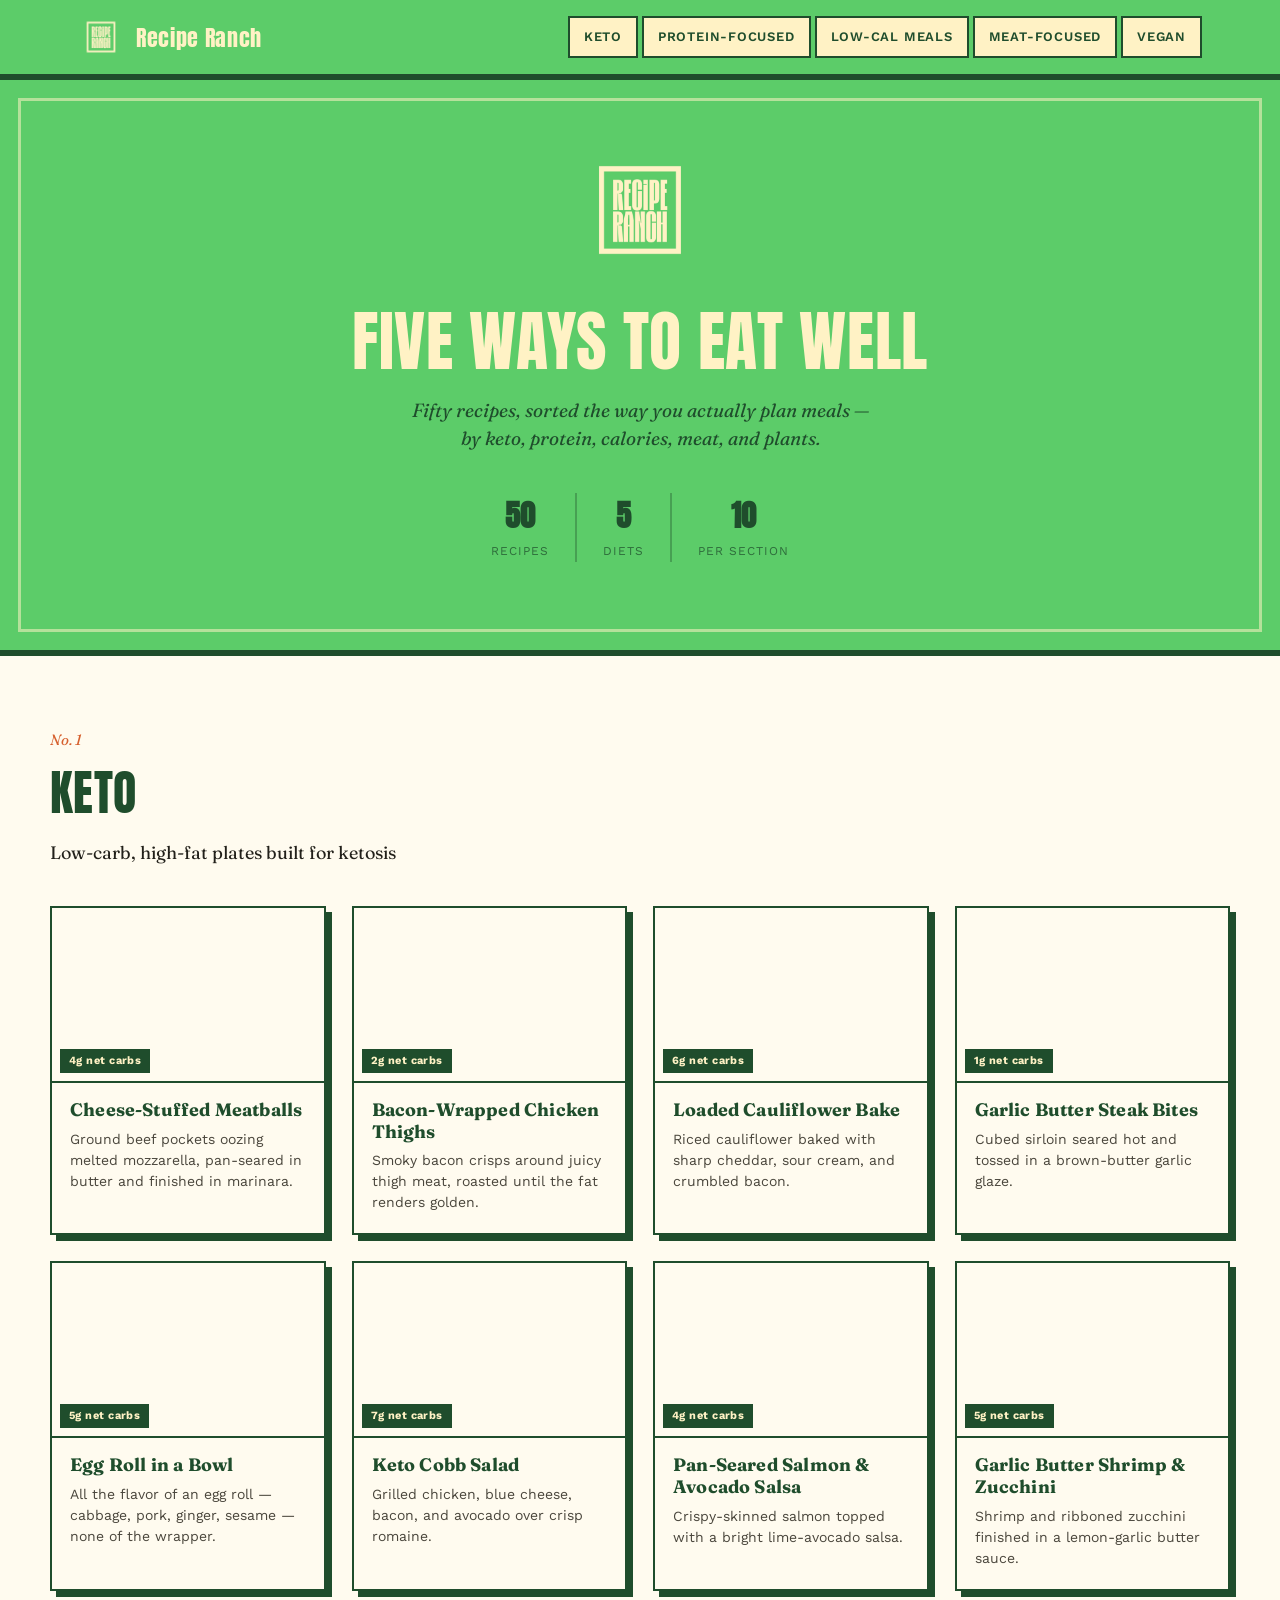
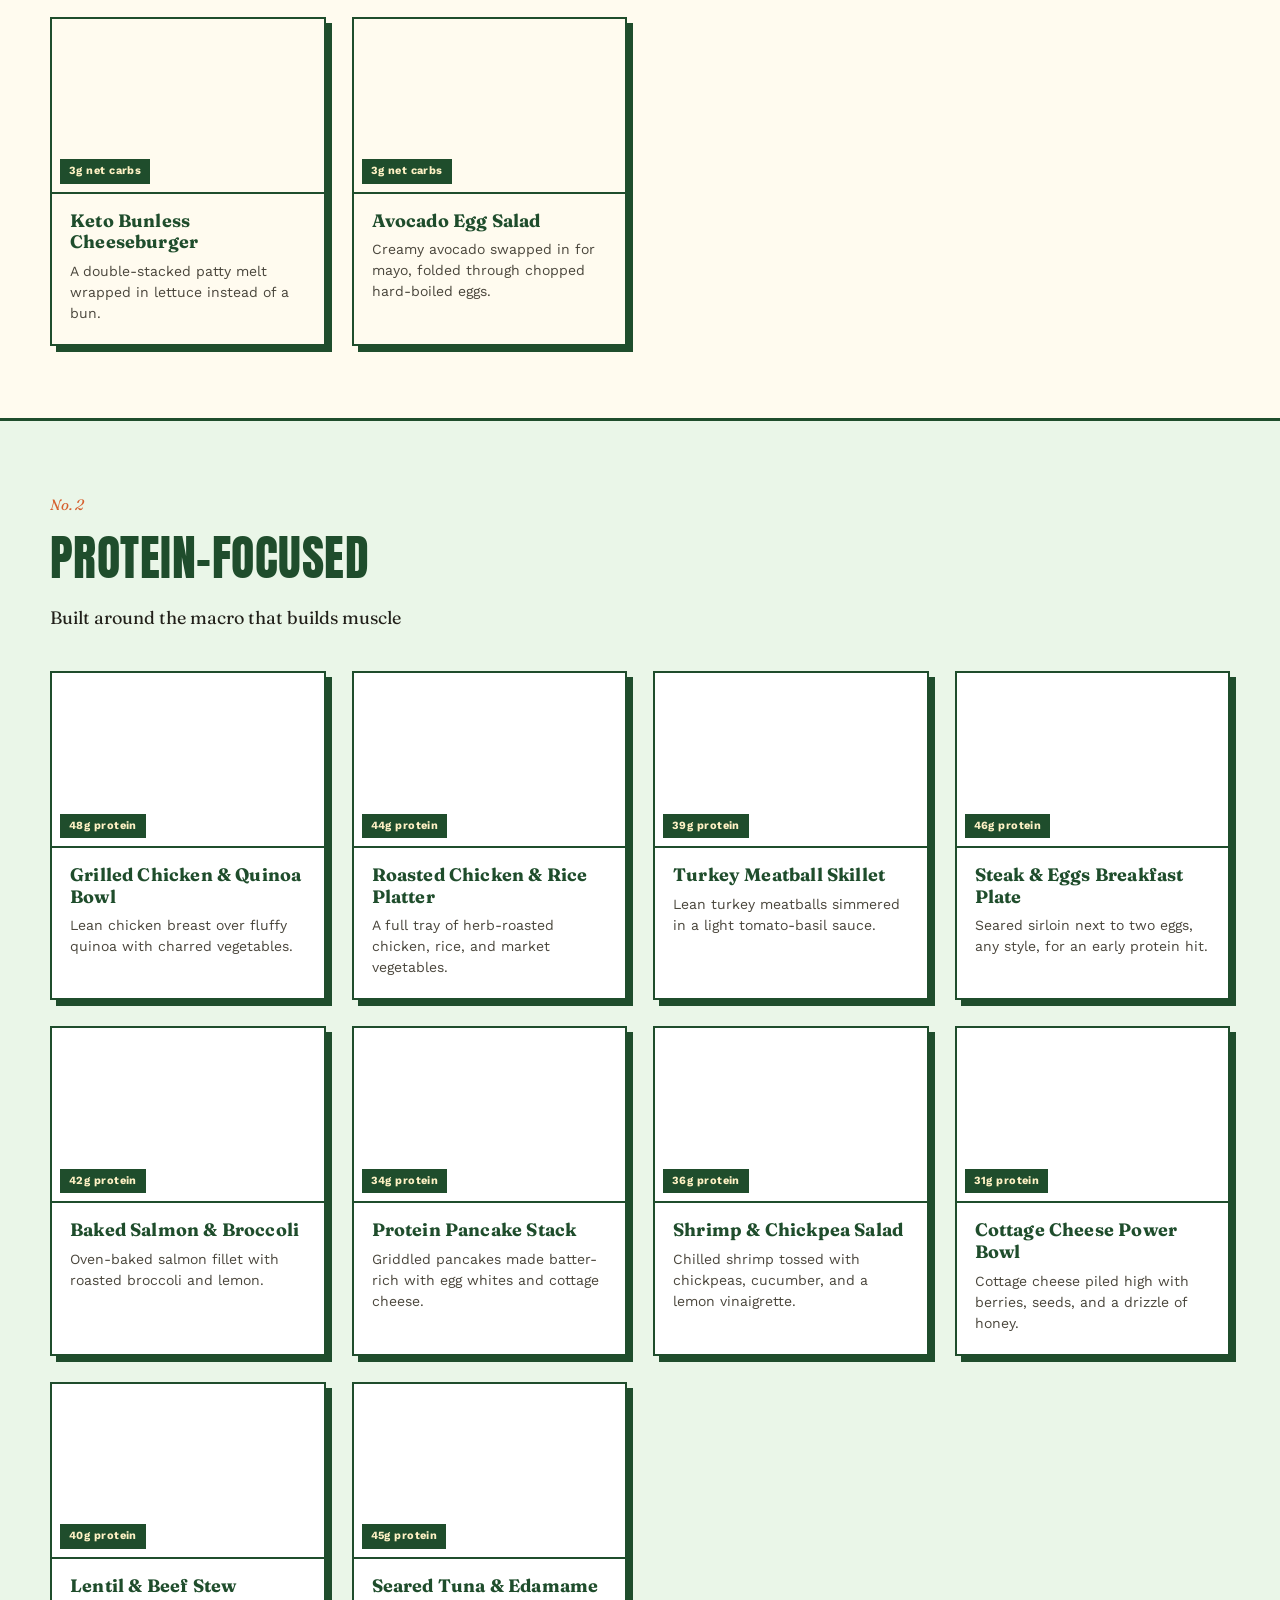
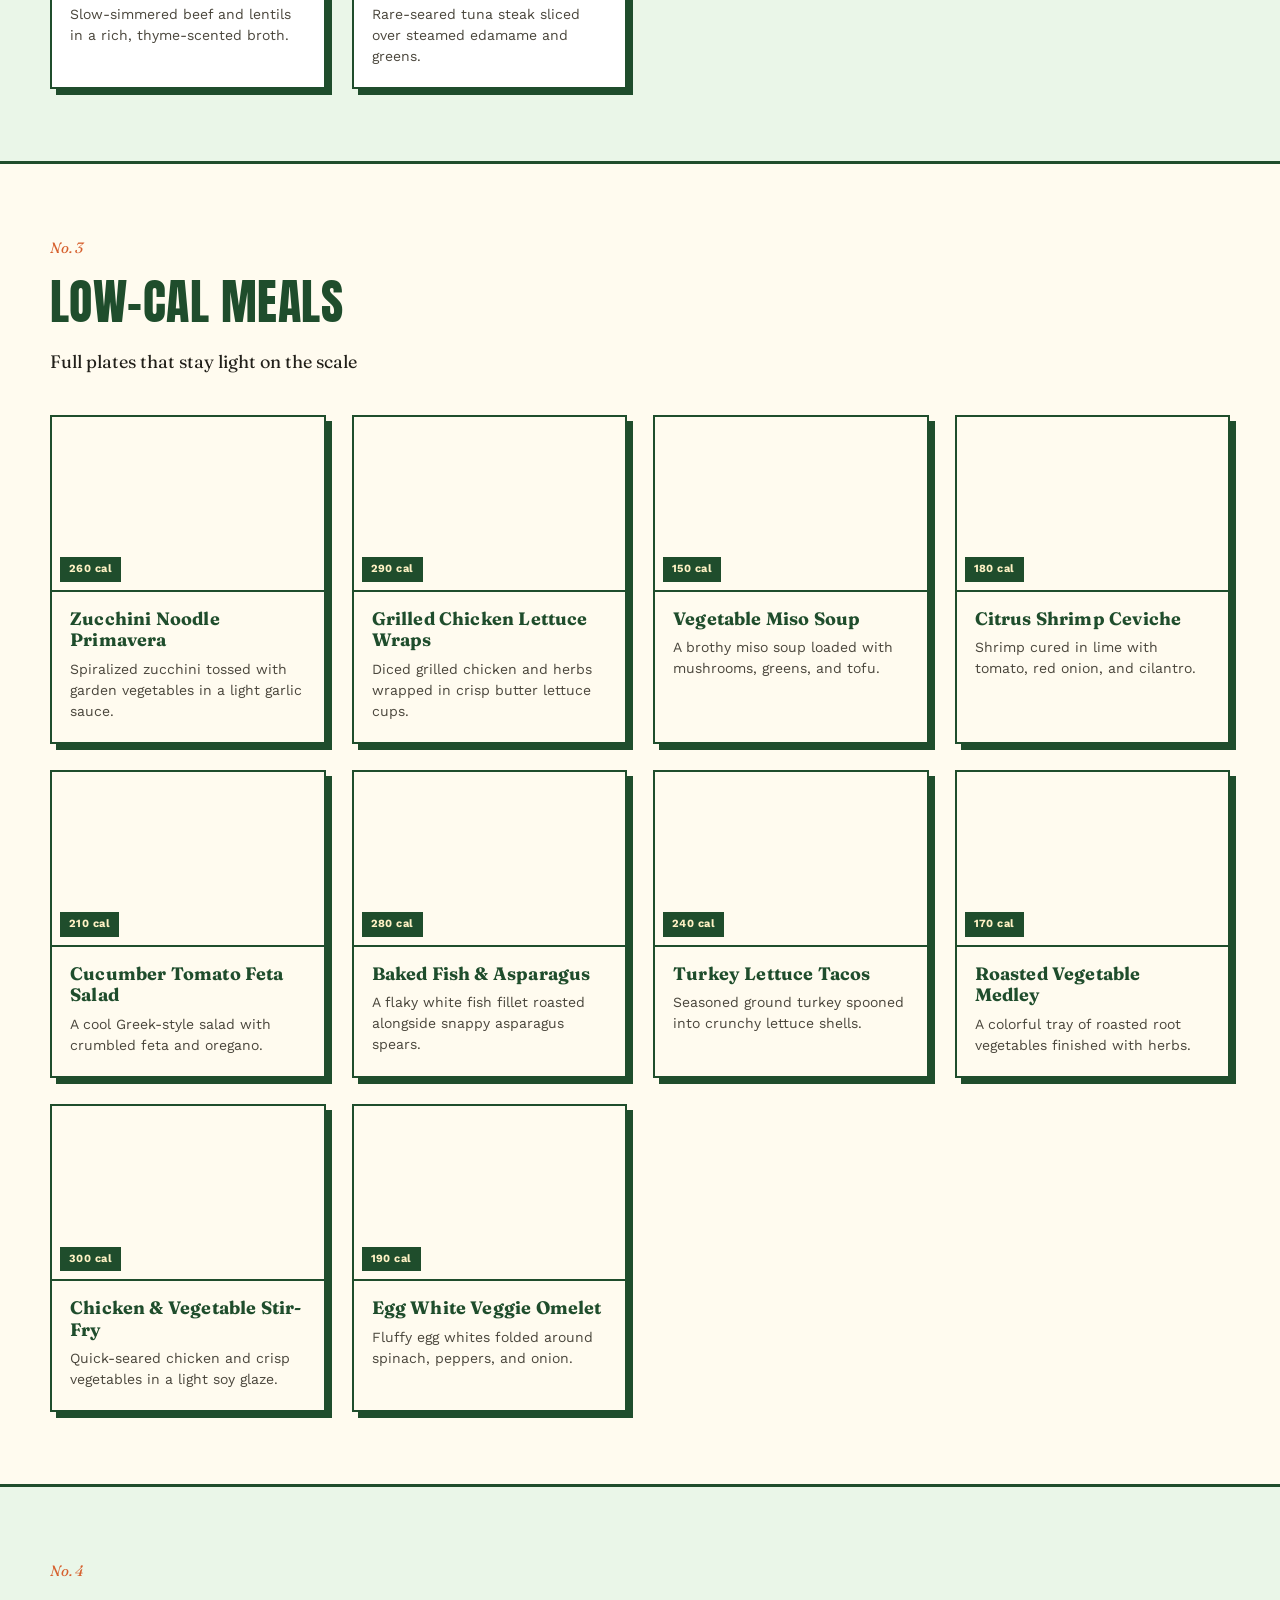
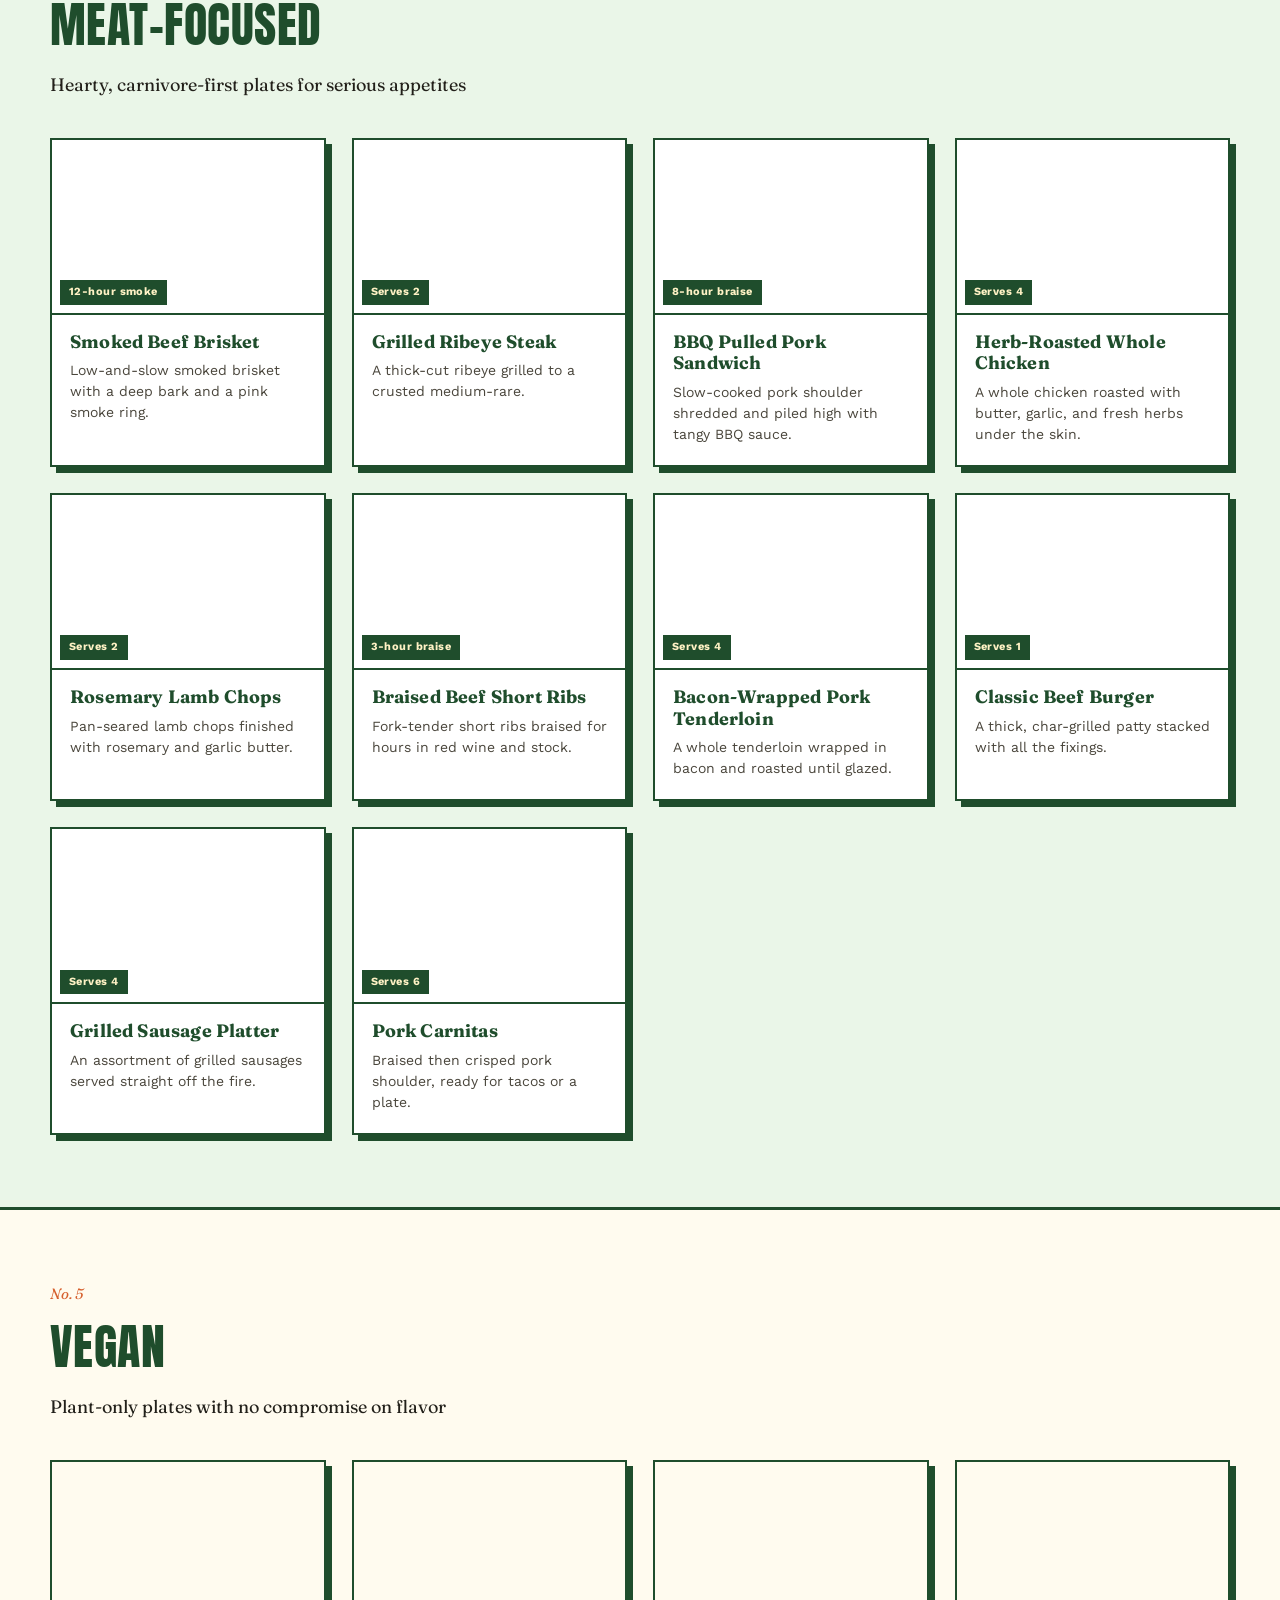
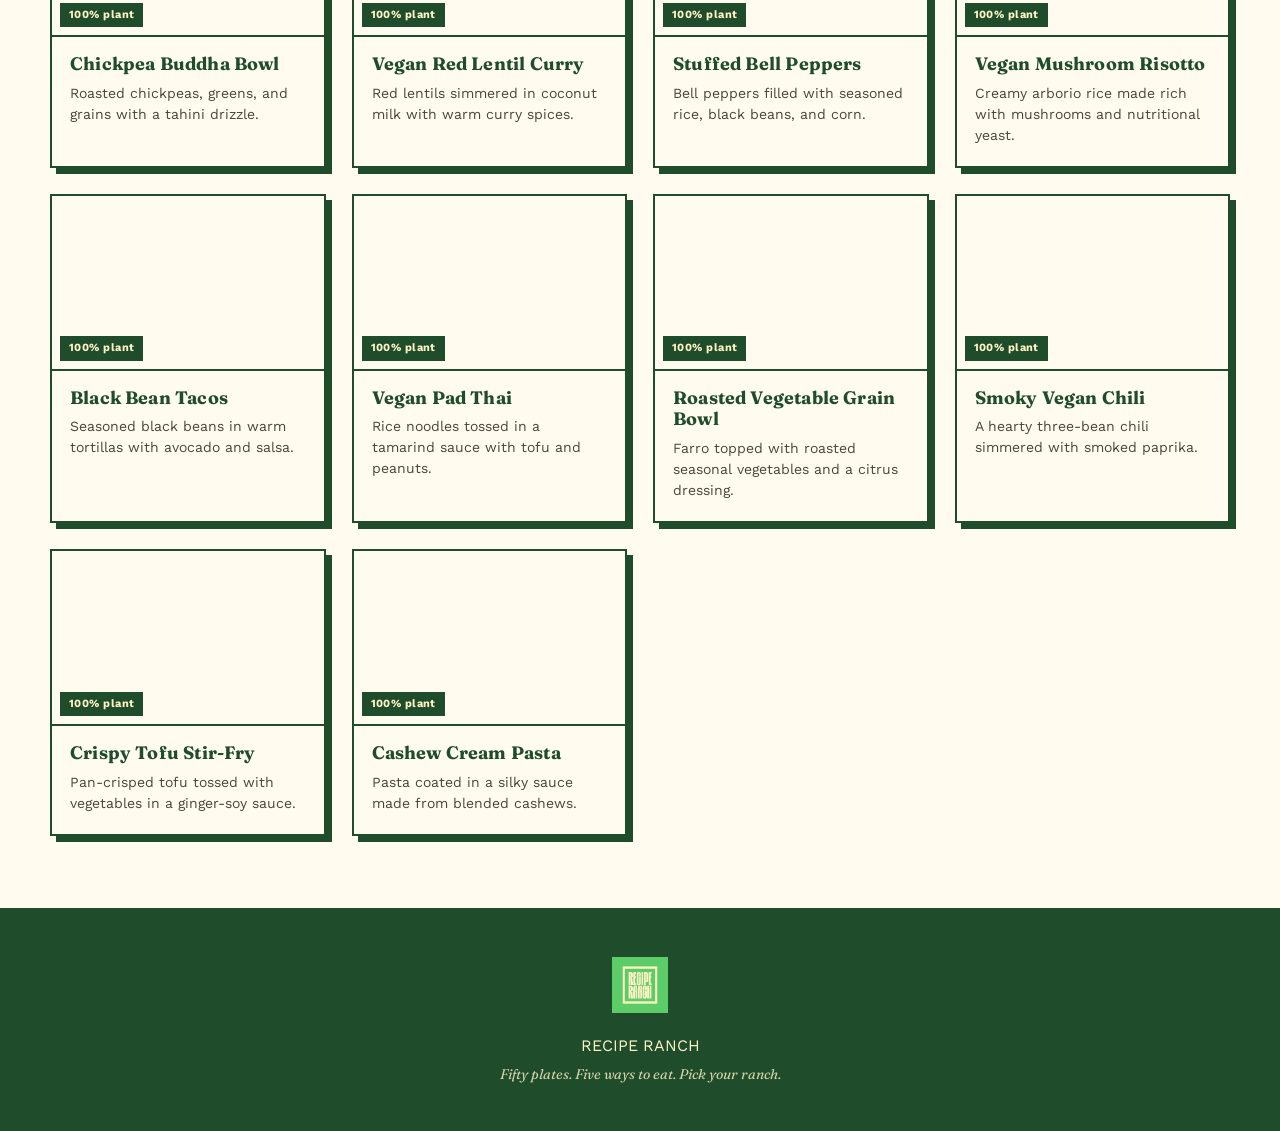
==== commit b3167225: "Fix WebKit display:none modal rule to prevent mobile blank screen on page load" ====
--- a/index.html
+++ b/index.html
@@ -308,20 +308,16 @@
   }
 
   .recipe-modal {
+    display: none;
     position: fixed;
     inset: 0;
     z-index: 1000;
-    display: flex;
+    padding: 20px;
     align-items: center;
     justify-content: center;
-    padding: 20px;
-    opacity: 0;
-    pointer-events: none;
-    transition: opacity 0.25s ease;
   }
   .recipe-modal:target {
-    opacity: 1;
-    pointer-events: auto;
+    display: flex !important;
   }
   .modal-overlay-bg {
     position: absolute;
@@ -522,10 +518,153 @@
     font-size: 14px;
     margin: 0;
   }
-  @media (max-width: 820px) {
-    .modal-hero { grid-template-columns: 1fr; }
-    .modal-hero-img { height: 200px; border-right: none; border-bottom: 4px solid var(--green-deep); }
-    .recipe-body-grid { grid-template-columns: 1fr; gap: 24px; padding: 20px; }
+  /* ---------- Comprehensive Mobile & Tablet Responsive Styles ---------- */
+  @media (max-width: 768px) {
+    .nav-wrap {
+      flex-direction: column;
+      align-items: center;
+      gap: 12px;
+      padding: 12px 16px;
+    }
+    nav {
+      display: flex !important;
+      justify-content: center;
+      gap: 6px;
+      flex-wrap: wrap;
+      width: 100%;
+    }
+    nav a {
+      font-size: 11px;
+      padding: 6px 10px;
+    }
+    .hero {
+      padding: 36px 16px 48px;
+    }
+    .hero h1 {
+      font-size: 36px;
+    }
+    .hero p.sub {
+      font-size: 15px;
+    }
+    .hero-stats div {
+      padding: 0 12px;
+    }
+    .hero-stats strong {
+      font-size: 22px;
+    }
+    .band {
+      padding: 36px 16px;
+    }
+    .grid {
+      grid-template-columns: repeat(auto-fill, minmax(220px, 1fr));
+      gap: 16px;
+    }
+    .card-body h3 {
+      font-size: 17px;
+    }
+    .card-body p {
+      font-size: 13px;
+    }
+
+    /* Modal Responsive Adjustments */
+    .recipe-modal {
+      padding: 10px;
+    }
+    .modal-dialog {
+      max-height: 94vh;
+      border-width: 3px;
+      box-shadow: 5px 5px 0 var(--green-deep);
+    }
+    .close-btn {
+      top: 10px;
+      right: 10px;
+      padding: 6px 10px;
+      font-size: 12px;
+    }
+    .modal-hero {
+      grid-template-columns: 1fr;
+    }
+    .modal-hero-img {
+      height: 160px;
+      min-height: 160px;
+      border-right: none;
+      border-bottom: 3px solid var(--green-deep);
+    }
+    .modal-hero-body {
+      padding: 16px 60px 16px 16px;
+    }
+    .modal-hero-body h2 {
+      font-size: 24px;
+    }
+    .modal-hero-body p {
+      font-size: 13px;
+    }
+    .modal-stats-bar {
+      grid-template-columns: repeat(3, 1fr);
+    }
+    .stat-box {
+      padding: 8px 4px;
+      border-bottom: 2px solid var(--green-deep);
+    }
+    .stat-box:nth-child(3n) {
+      border-right: none;
+    }
+    .stat-box label {
+      font-size: 10px;
+    }
+    .stat-box value {
+      font-size: 16px;
+    }
+    .recipe-body-grid {
+      grid-template-columns: 1fr;
+      gap: 20px;
+      padding: 16px;
+    }
+    .section-title {
+      font-size: 20px;
+    }
+    .ingredients-list li label {
+      font-size: 14px;
+      padding: 8px 10px;
+    }
+    .instruction-step {
+      grid-template-columns: 28px 1fr;
+      gap: 10px;
+      padding: 10px;
+    }
+    .step-num {
+      width: 28px;
+      height: 28px;
+      font-size: 14px;
+    }
+    .step-text {
+      font-size: 13px;
+    }
+    .chef-tip-box {
+      margin-top: 16px;
+      padding: 12px 14px;
+    }
+    .chef-tip-box h4 {
+      font-size: 15px;
+    }
+    .chef-tip-box p {
+      font-size: 13px;
+    }
+  }
+
+  @media (max-width: 400px) {
+    .modal-stats-bar {
+      grid-template-columns: repeat(2, 1fr);
+    }
+    .stat-box:nth-child(3n) {
+      border-right: 2px solid var(--green-deep);
+    }
+    .stat-box:nth-child(2n) {
+      border-right: none;
+    }
+    .grid {
+      grid-template-columns: 1fr;
+    }
   }
 </style>
 </head>
